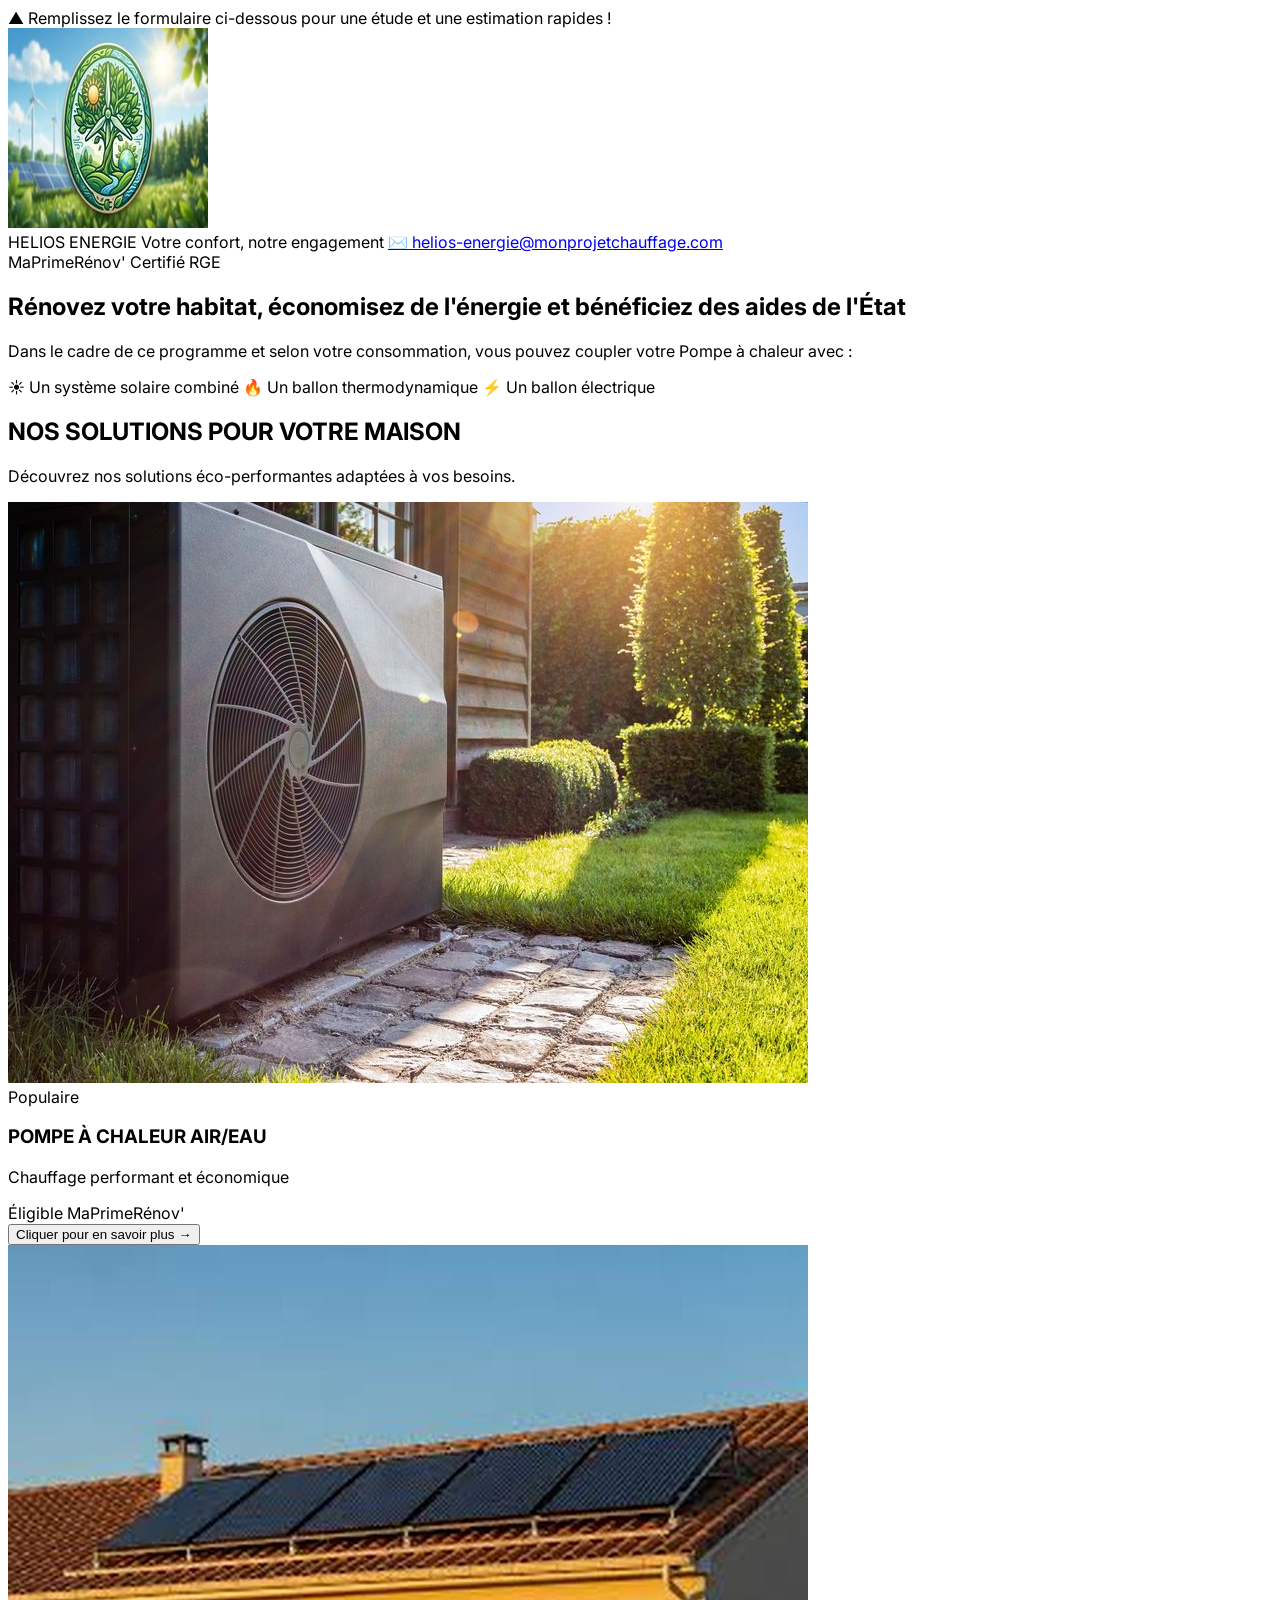
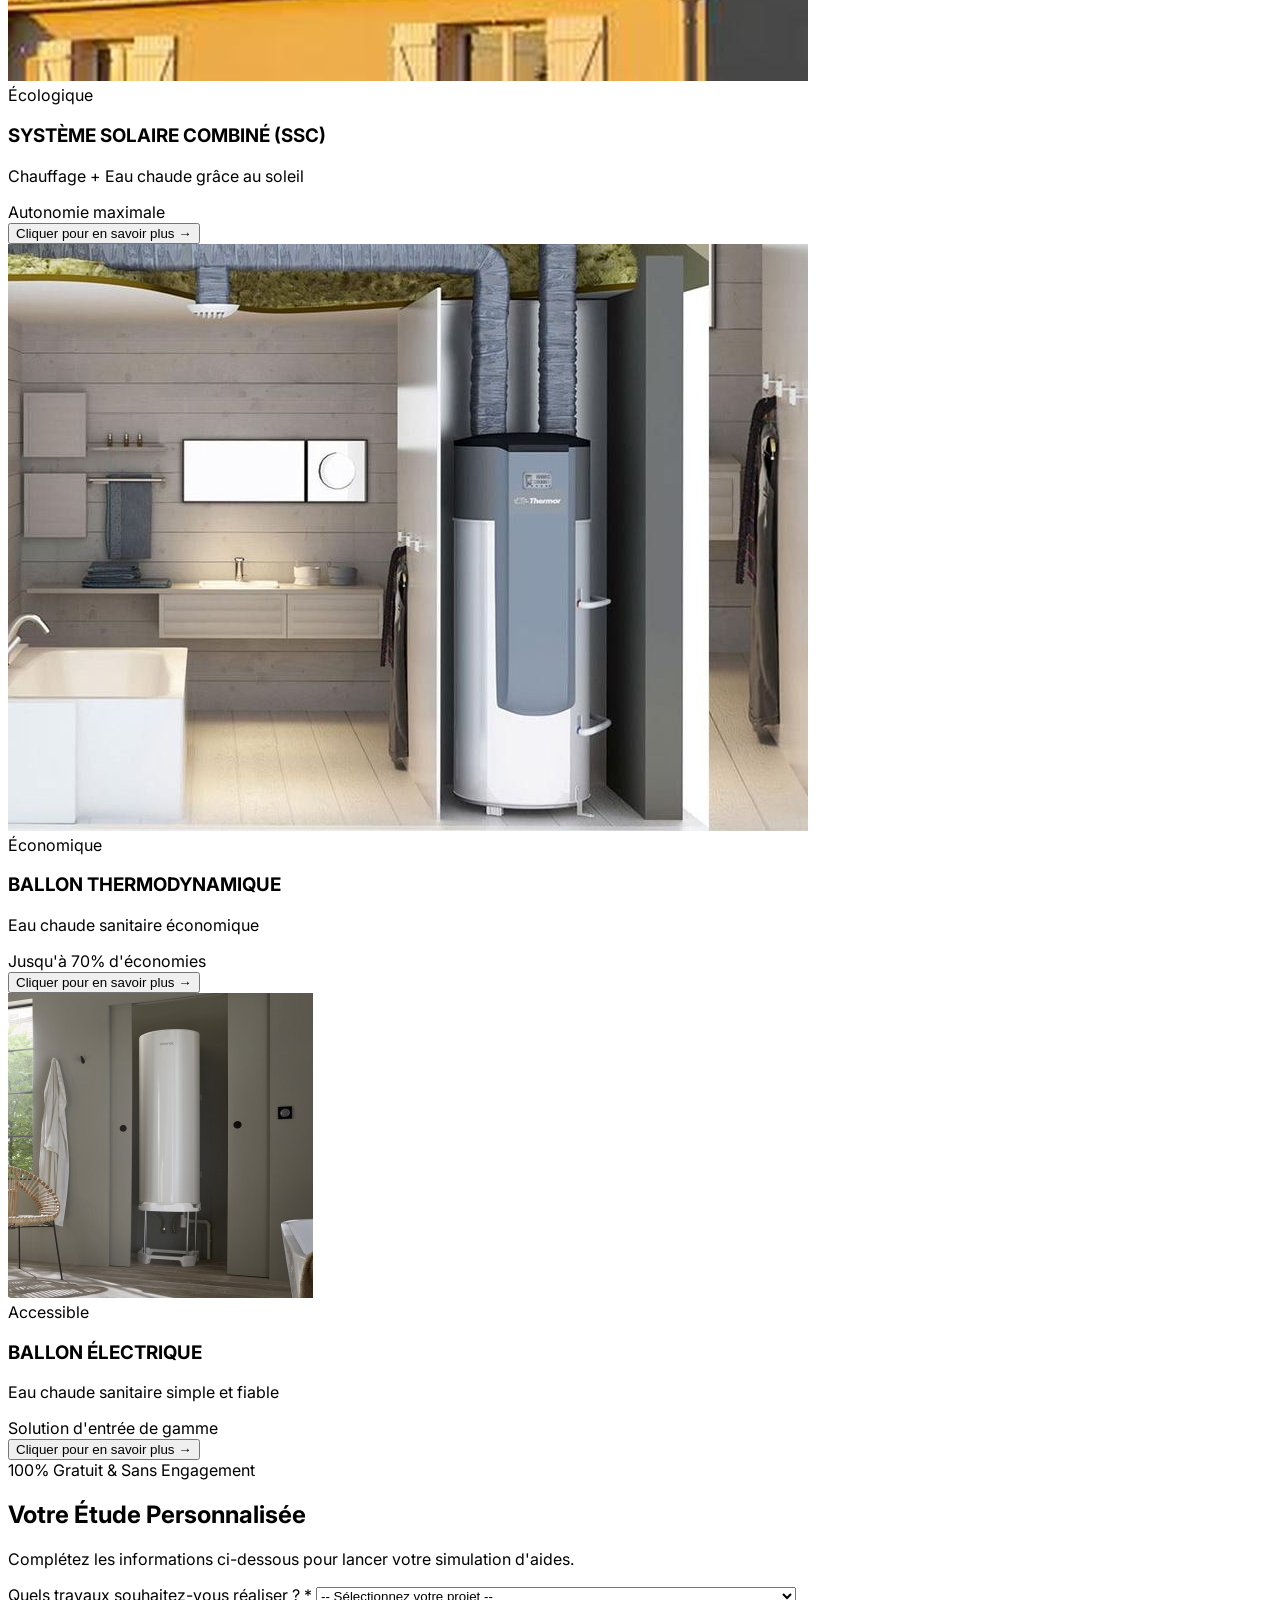
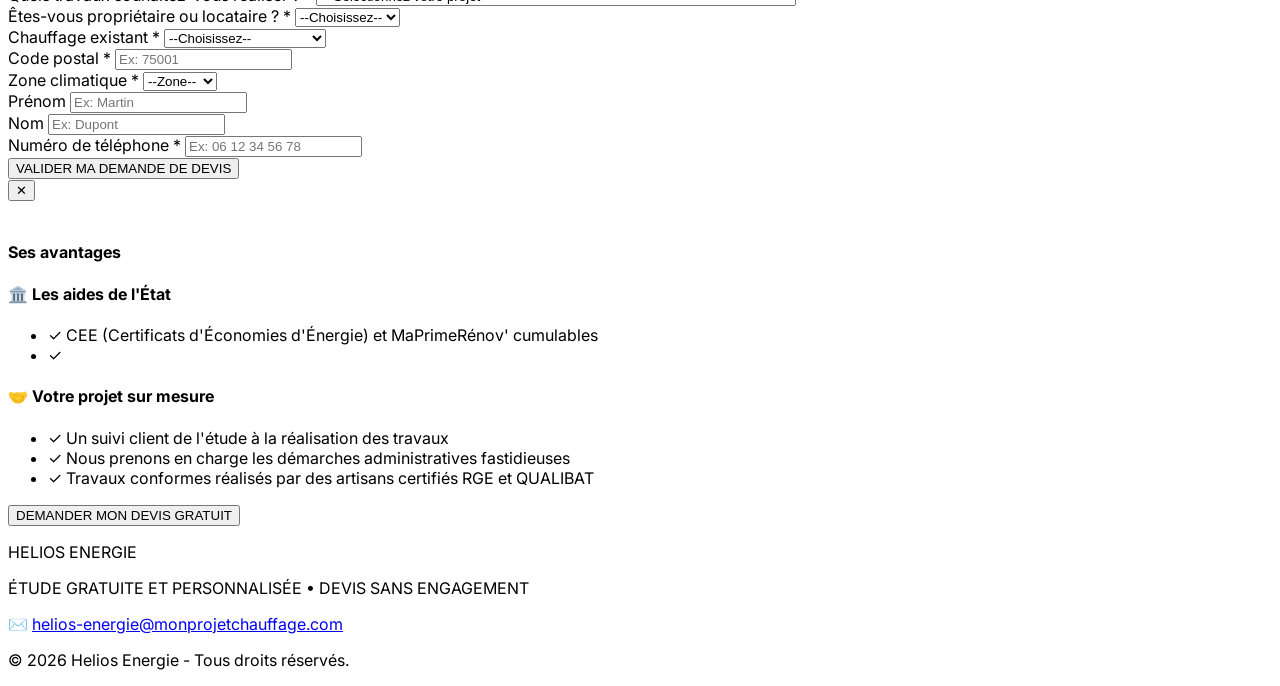
==== index.html @ 28f36c97 "Update index.html" ====
<!DOCTYPE html>
<html lang="fr">
<head>
    <meta charset="UTF-8">
    <meta name="viewport" content="width=device-width, initial-scale=1.0">
    <title>Helios Energie - Experts en Rénovation Énergétique</title>
    <script src="https://cdn.tailwindcss.com"></script>
    <link href="https://fonts.googleapis.com/css2?family=Inter:wght@400;500;600;700;800&display=swap" rel="stylesheet">
    <style>
        body { font-family: 'Inter', sans-serif; }
    </style>
</head>
<body class="bg-slate-50 text-slate-800 antialiased">

    <!-- Bannière d'alerte haut de page -->
    <div class="bg-emerald-700 text-white text-center py-2.5 px-4 text-xs sm:text-sm font-semibold tracking-wide uppercase shadow-inner">
        ▲ Remplissez le formulaire ci-dessous pour une étude et une estimation rapides !
    </div>

    <!-- En-tête / Header -->
    <header class="bg-white border-b border-slate-200 sticky top-0 z-50 shadow-sm">
        <div class="max-w-6xl mx-auto px-4 py-4 flex justify-between items-center">
            <div class="flex items-center space-x-3">
                <!-- Logo intégré directement -->
                <img src="[data-uri]" alt="Logo Helios Energie" class="w-12 h-12 rounded-full object-cover shadow-md border-2 border-emerald-600">
                                <div>
                    <span class="text-xl font-extrabold tracking-tight text-slate-900 block leading-none">HELIOS ENERGIE</span>
                    <span class="text-xs font-medium text-emerald-600 block">Votre confort, notre engagement</span>
                    <a href="mailto:helios-energie@monprojetchauffage.com" class="text-xs font-semibold text-slate-600 hover:text-emerald-700 block mt-0.5">✉️ helios-energie@monprojetchauffage.com</a>
                </div>
            </div>
            <div class="hidden sm:flex items-center space-x-2">
                <span class="bg-emerald-50 text-emerald-700 text-xs font-bold px-3 py-1.5 rounded-full border border-emerald-200">MaPrimeRénov'</span>
                <span class="bg-blue-50 text-blue-700 text-xs font-bold px-3 py-1.5 rounded-full border border-blue-200">Certifié RGE</span>
            </div>
        </div>
    </header>

    <!-- Section Héro / Accroche -->
    <section class="bg-gradient-to-b from-emerald-50 to-slate-50 border-b border-emerald-100">
        <div class="max-w-5xl mx-auto px-4 pt-12 pb-10 text-center">
            <h1 class="text-3xl sm:text-4xl md:text-5xl font-extrabold text-slate-900 tracking-tight leading-tight">
                Rénovez votre habitat, économisez de l'énergie
                <span class="text-emerald-700">et bénéficiez des aides de l'État</span>
            </h1>
            <div class="w-24 h-1.5 bg-emerald-600 mx-auto mt-6 rounded-full"></div>

            <p class="text-slate-700 text-sm sm:text-base mt-6 max-w-3xl mx-auto leading-relaxed">
                Dans le cadre de ce programme et selon votre consommation, vous pouvez coupler votre
                <span class="font-bold text-slate-900">Pompe à chaleur</span> avec :
            </p>

            <div class="flex flex-wrap justify-center gap-3 mt-5">
                <span class="bg-white text-emerald-800 text-xs sm:text-sm font-bold px-4 py-2 rounded-full border border-emerald-200 shadow-sm">☀️ Un système solaire combiné</span>
                <span class="bg-white text-emerald-800 text-xs sm:text-sm font-bold px-4 py-2 rounded-full border border-emerald-200 shadow-sm">🔥 Un ballon thermodynamique</span>
                <span class="bg-white text-emerald-800 text-xs sm:text-sm font-bold px-4 py-2 rounded-full border border-emerald-200 shadow-sm">⚡ Un ballon électrique</span>
            </div>
        </div>
    </section>

    <main class="max-w-5xl mx-auto px-4 py-10">

        <!-- Section Nos Solutions (Vos 4 systèmes) -->
        <div class="mb-14 mt-8">
            <div class="text-center mb-10">
                <h2 class="text-2xl sm:text-3xl font-extrabold text-slate-900 tracking-tight">NOS SOLUTIONS POUR VOTRE MAISON</h2>
                <div class="w-20 h-1.5 bg-emerald-600 mx-auto mt-3 rounded-full"></div>
                <p class="text-slate-600 text-sm mt-4">Découvrez nos solutions éco-performantes adaptées à vos besoins.</p>
            </div>

            <div class="grid sm:grid-cols-2 lg:grid-cols-4 gap-6">
                <!-- Solution 1 : PAC Air/Eau -->
                <div class="bg-white rounded-2xl overflow-hidden shadow-lg border border-slate-200 hover:-translate-y-1 transition-all duration-300 flex flex-col" data-system="pac">
                    <div class="h-48 overflow-hidden relative bg-slate-100">
                        <img src="[data-uri]" alt="Pompe à chaleur Air/Eau" class="w-full h-full object-cover">
                        <div class="absolute top-3 right-3 bg-white/90 backdrop-blur-sm text-emerald-800 text-xs font-bold px-2.5 py-1 rounded-lg shadow">Populaire</div>
                    </div>
                    <div class="p-6 flex-1 flex flex-col justify-between">
                        <div>
                            <h3 class="font-bold text-slate-900 text-base mb-1">POMPE À CHALEUR AIR/EAU</h3>
                            <p class="text-slate-600 text-xs leading-relaxed">Chauffage performant et économique</p>
                        </div>
                        <div class="mt-4 pt-4 border-t border-slate-100 flex items-center text-xs font-bold text-emerald-700">
                            <span>Éligible MaPrimeRénov'</span>
                        </div>
                        <button type="button" onclick="openSystemModal('pac')" class="mt-3 w-full text-center text-xs font-bold text-emerald-700 hover:text-emerald-900 underline underline-offset-2 decoration-emerald-300">
                            Cliquer pour en savoir plus →
                        </button>
                    </div>
                </div>

                <!-- Solution 2 : Système Solaire Combiné (SSC) -->
                <div class="bg-white rounded-2xl overflow-hidden shadow-lg border border-slate-200 hover:-translate-y-1 transition-all duration-300 flex flex-col" data-system="ssc">
                    <div class="h-48 overflow-hidden relative bg-slate-100">
                        <img src="[data-uri]" alt="Système Solaire Combiné" class="w-full h-full object-cover">
                        <div class="absolute top-3 right-3 bg-white/90 backdrop-blur-sm text-amber-700 text-xs font-bold px-2.5 py-1 rounded-lg shadow">Écologique</div>
                    </div>
                    <div class="p-6 flex-1 flex flex-col justify-between">
                        <div>
                            <h3 class="font-bold text-slate-900 text-base mb-1">SYSTÈME SOLAIRE COMBINÉ (SSC)</h3>
                            <p class="text-slate-600 text-xs leading-relaxed">Chauffage + Eau chaude grâce au soleil</p>
                        </div>
                        <div class="mt-4 pt-4 border-t border-slate-100 flex items-center text-xs font-bold text-emerald-700">
                            <span>Autonomie maximale</span>
                        </div>
                        <button type="button" onclick="openSystemModal('ssc')" class="mt-3 w-full text-center text-xs font-bold text-emerald-700 hover:text-emerald-900 underline underline-offset-2 decoration-emerald-300">
                            Cliquer pour en savoir plus →
                        </button>
                    </div>
                </div>

                <!-- Solution 3 : Ballon Thermodynamique -->
                <div class="bg-white rounded-2xl overflow-hidden shadow-lg border border-slate-200 hover:-translate-y-1 transition-all duration-300 flex flex-col" data-system="ballon_thermo">
                    <div class="h-48 overflow-hidden relative bg-slate-100">
                        <img src="[data-uri]" alt="Ballon thermodynamique" class="w-full h-full object-cover">
                        <div class="absolute top-3 right-3 bg-white/90 backdrop-blur-sm text-blue-700 text-xs font-bold px-2.5 py-1 rounded-lg shadow">Économique</div>
                    </div>
                    <div class="p-6 flex-1 flex flex-col justify-between">
                        <div>
                            <h3 class="font-bold text-slate-900 text-base mb-1">BALLON THERMODYNAMIQUE</h3>
                            <p class="text-slate-600 text-xs leading-relaxed">Eau chaude sanitaire économique</p>
                        </div>
                        <div class="mt-4 pt-4 border-t border-slate-100 flex items-center text-xs font-bold text-emerald-700">
                            <span>Jusqu'à 70% d'économies</span>
                        </div>
                        <button type="button" onclick="openSystemModal('ballon_thermo')" class="mt-3 w-full text-center text-xs font-bold text-emerald-700 hover:text-emerald-900 underline underline-offset-2 decoration-emerald-300">
                            Cliquer pour en savoir plus →
                        </button>
                    </div>
                </div>

                <!-- Solution 4 : Ballon Électrique -->
                <div class="bg-white rounded-2xl overflow-hidden shadow-lg border border-slate-200 hover:-translate-y-1 transition-all duration-300 flex flex-col" data-system="ballon_electrique">
                    <div class="h-48 overflow-hidden relative bg-slate-100">
                        <img src="[data-uri]" alt="Ballon électrique" class="w-full h-full object-cover">
                        <div class="absolute top-3 right-3 bg-white/90 backdrop-blur-sm text-slate-700 text-xs font-bold px-2.5 py-1 rounded-lg shadow">Accessible</div>
                    </div>
                    <div class="p-6 flex-1 flex flex-col justify-between">
                        <div>
                            <h3 class="font-bold text-slate-900 text-base mb-1">BALLON ÉLECTRIQUE</h3>
                            <p class="text-slate-600 text-xs leading-relaxed">Eau chaude sanitaire simple et fiable</p>
                        </div>
                        <div class="mt-4 pt-4 border-t border-slate-100 flex items-center text-xs font-bold text-emerald-700">
                            <span>Solution d'entrée de gamme</span>
                        </div>
                        <button type="button" onclick="openSystemModal('ballon_electrique')" class="mt-3 w-full text-center text-xs font-bold text-emerald-700 hover:text-emerald-900 underline underline-offset-2 decoration-emerald-300">
                            Cliquer pour en savoir plus →
                        </button>
                    </div>
                </div>
            </div>
        </div>

        <!-- Formulaire de Devis Complet d'origine -->
        <div class="bg-white rounded-3xl shadow-2xl border border-slate-200 p-6 sm:p-10 max-w-3xl mx-auto">
            <div class="text-center mb-8">
                <span class="bg-emerald-100 text-emerald-800 text-xs font-extrabold uppercase px-3 py-1 rounded-full">100% Gratuit & Sans Engagement</span>
                <h2 class="text-2xl sm:text-3xl font-extrabold text-slate-900 mt-3 mb-2">Votre Étude Personnalisée</h2>
                <p class="text-slate-600 text-sm">Complétez les informations ci-dessous pour lancer votre simulation d'aides.</p>
            </div>

            <form id="devisForm" action="https://formspree.io/f/xqpalnbw" method="POST" class="space-y-6">
                <!-- Sujet de l'e-mail reçu -->
                <input type="hidden" name="_subject" value="Nouvelle demande de devis - Helios Energie">
                <!-- Piège anti-spam (bots) : ce champ doit rester invisible et vide -->
                <input type="text" name="_gotcha" style="display:none" tabindex="-1" autocomplete="off">
                
                <div class="bg-emerald-50/50 p-4 rounded-2xl border border-emerald-100">
                    <label class="block text-sm font-bold text-slate-900 mb-2">Quels travaux souhaitez-vous réaliser ? *</label>
                    <select name="travaux_souhaites" required class="w-full px-4 py-3 rounded-xl border border-slate-300 focus:ring-2 focus:ring-emerald-600 focus:outline-none bg-white font-medium text-slate-800">
                        <option value="">-- Sélectionnez votre projet --</option>
                        <optgroup label="Un seul système">
                            <option value="pac_air_eau">Pompe à chaleur Air/Eau (Chauffage performant et économique)</option>
                            <option value="ssc">Système Solaire Combiné / SSC (Chauffage + Eau chaude grâce au soleil)</option>
                            <option value="ballon_thermodynamique">Ballon Thermodynamique (Eau chaude sanitaire économique)</option>
                            <option value="ballon_electrique">Ballon Électrique (Eau chaude sanitaire simple et fiable)</option>
                        </optgroup>
                        <optgroup label="Pompe à chaleur avec :">
                            <option value="pac_avec_ssc">1. Un système solaire combiné</option>
                            <option value="pac_avec_ballon_thermo">2. Un ballon thermodynamique</option>
                            <option value="pac_avec_ballon_electrique">3. Un ballon électrique</option>
                        </optgroup>
                    </select>
                </div>

                <div>
                    <label class="block text-xs font-bold uppercase tracking-wider text-slate-700 mb-2">Êtes-vous propriétaire ou locataire ? *</label>
                    <select name="proprietaire_locataire" required class="w-full px-4 py-3 rounded-xl border border-slate-300 focus:ring-2 focus:ring-emerald-600 focus:outline-none bg-white">
                        <option value="">--Choisissez--</option>
                        <option value="proprietaire">Propriétaire</option>
                        <option value="locataire">Locataire</option>
                    </select>
                </div>

                <div>
                    <label class="block text-xs font-bold uppercase tracking-wider text-slate-700 mb-2">Chauffage existant *</label>
                    <select name="chauffage_existant" required class="w-full px-4 py-3 rounded-xl border border-slate-300 focus:ring-2 focus:ring-emerald-600 focus:outline-none bg-white">
                        <option value="">--Choisissez--</option>
                        <option value="fioul">Fioul</option>
                        <option value="gaz">Gaz</option>
                        <option value="bois">Bois</option>
                        <option value="pac">PAC (Pompe à chaleur)</option>
                        <option value="autre">Autre</option>
                    </select>
                </div>

                <div class="grid sm:grid-cols-2 gap-5">
                    <div>
                        <label class="block text-xs font-bold uppercase tracking-wider text-slate-700 mb-2">Code postal *</label>
                        <input type="text" name="code_postal" placeholder="Ex: 75001" required class="w-full px-4 py-3 rounded-xl border border-slate-300 focus:ring-2 focus:ring-emerald-600 focus:outline-none">
                    </div>

                    <div>
                        <label class="block text-xs font-bold uppercase tracking-wider text-slate-700 mb-2">Zone climatique *</label>
                        <select name="zone_climatique" required class="w-full px-4 py-3 rounded-xl border border-slate-300 focus:ring-2 focus:ring-emerald-600 focus:outline-none bg-white">
                            <option value="">--Zone--</option>
                            <option value="H1">Zone H1</option>
                            <option value="H2">Zone H2</option>
                            <option value="H3">Zone H3</option>
                        </select>
                    </div>
                </div>

                <div class="grid sm:grid-cols-2 gap-5">
                    <div>
                        <label class="block text-xs font-bold uppercase tracking-wider text-slate-700 mb-2">Prénom</label>
                        <input type="text" name="prenom" placeholder="Ex: Martin" class="w-full px-4 py-3 rounded-xl border border-slate-300 focus:ring-2 focus:ring-emerald-600 focus:outline-none">
                    </div>

                    <div>
                        <label class="block text-xs font-bold uppercase tracking-wider text-slate-700 mb-2">Nom</label>
                        <input type="text" name="nom" placeholder="Ex: Dupont" class="w-full px-4 py-3 rounded-xl border border-slate-300 focus:ring-2 focus:ring-emerald-600 focus:outline-none">
                    </div>
                </div>

                <div>
                    <label class="block text-xs font-bold uppercase tracking-wider text-slate-700 mb-2">Numéro de téléphone *</label>
                    <input type="tel" name="telephone" placeholder="Ex: 06 12 34 56 78" required class="w-full px-4 py-3 rounded-xl border border-slate-300 focus:ring-2 focus:ring-emerald-600 focus:outline-none text-lg">
                </div>

                <button type="submit" id="devisSubmitBtn" class="w-full bg-emerald-600 hover:bg-emerald-700 text-white font-extrabold py-4 px-8 rounded-2xl transition-all shadow-xl shadow-emerald-600/30 text-center text-lg mt-6 tracking-wide disabled:opacity-60 disabled:cursor-not-allowed">
                    VALIDER MA DEMANDE DE DEVIS
                </button>

                <!-- Zone de message affichée après l'envoi -->
                <div id="devisFormMessage" class="hidden text-center text-sm font-semibold rounded-xl p-4 mt-2"></div>
            </form>
        </div>
    </main>

    <!-- Fenêtre modale "En savoir plus" -->
    <div id="systemModalOverlay" class="hidden fixed inset-0 bg-slate-900/70 backdrop-blur-sm z-[100] flex items-start sm:items-center justify-center p-0 sm:p-4 overflow-y-auto">
        <div class="bg-white w-full sm:max-w-2xl sm:rounded-3xl shadow-2xl relative min-h-screen sm:min-h-0 sm:my-8 overflow-hidden">
            <button type="button" onclick="closeSystemModal()" aria-label="Fermer" class="absolute top-4 right-4 z-20 w-9 h-9 flex items-center justify-center rounded-full bg-white/90 hover:bg-white shadow border border-slate-200 text-slate-600 text-lg font-bold">
                ✕
            </button>

            <!-- Photo avec titre en surimpression -->
            <div id="modalImageWrap" class="relative h-60 sm:h-72 w-full overflow-hidden bg-slate-800">
                <img id="modalImage" src="" alt="" class="w-full h-full object-cover">
                <div class="absolute inset-0 bg-gradient-to-t from-slate-900/90 via-slate-900/20 to-transparent"></div>
                <div class="absolute bottom-0 left-0 right-0 p-6 sm:p-8">
                    <span id="modalBadge" class="inline-block text-xs font-extrabold uppercase px-3 py-1 rounded-full mb-3"></span>
                    <h3 id="modalTitle" class="text-2xl sm:text-3xl font-extrabold text-white leading-tight drop-shadow-sm"></h3>
                </div>
            </div>

            <div class="p-6 sm:p-8">
                <!-- Chiffre clé -->
                <div id="modalStatBox" class="flex items-center gap-4 rounded-2xl p-4 sm:p-5 mb-6 border">
                    <span id="modalStatValue" class="text-3xl sm:text-4xl font-extrabold leading-none shrink-0"></span>
                    <span id="modalStatLabel" class="text-sm font-semibold text-slate-700 leading-snug"></span>
                </div>

                <p id="modalDescription" class="text-slate-600 text-sm leading-relaxed mb-7"></p>

                <h4 class="text-sm font-extrabold text-slate-900 uppercase tracking-wide mb-4">Ses avantages</h4>
                <div id="modalAdvantages" class="grid sm:grid-cols-2 gap-3 mb-7"></div>

                <div class="bg-emerald-50 border border-emerald-100 rounded-2xl p-5 sm:p-6 mb-6">
                    <h4 class="text-sm font-extrabold text-emerald-900 uppercase tracking-wide mb-3 flex items-center gap-2">
                        <span>🏛️</span> Les aides de l'État
                    </h4>
                    <ul class="space-y-2.5 text-sm text-slate-700">
                        <li class="flex items-start gap-2.5">
                            <span class="text-emerald-600 font-bold mt-0.5">✓</span>
                            <span><span class="font-bold">CEE</span> (Certificats d'Économies d'Énergie) et <span class="font-bold">MaPrimeRénov'</span> cumulables</span>
                        </li>
                        <li class="flex items-start gap-2.5">
                            <span class="text-emerald-600 font-bold mt-0.5">✓</span>
                            <span id="modalOneEuro" class="font-bold"></span>
                        </li>
                    </ul>
                </div>

                <div class="border border-slate-200 rounded-2xl p-5 sm:p-6 mb-7">
                    <h4 class="text-sm font-extrabold text-slate-900 uppercase tracking-wide mb-3 flex items-center gap-2">
                        <span>🤝</span> Votre projet sur mesure
                    </h4>
                    <ul class="space-y-2.5 text-sm text-slate-700">
                        <li class="flex items-start gap-2.5">
                            <span class="text-emerald-600 font-bold mt-0.5">✓</span>
                            <span>Un suivi client de l'étude à la réalisation des travaux</span>
                        </li>
                        <li class="flex items-start gap-2.5">
                            <span class="text-emerald-600 font-bold mt-0.5">✓</span>
                            <span>Nous prenons en charge les démarches administratives fastidieuses</span>
                        </li>
                        <li class="flex items-start gap-2.5">
                            <span class="text-emerald-600 font-bold mt-0.5">✓</span>
                            <span>Travaux conformes réalisés par des artisans certifiés <span class="font-bold">RGE</span> et <span class="font-bold">QUALIBAT</span></span>
                        </li>
                    </ul>
                </div>

                <button type="button" onclick="closeSystemModal(); document.getElementById('devisForm').scrollIntoView({behavior:'smooth', block:'center'});" class="w-full bg-emerald-600 hover:bg-emerald-700 text-white font-extrabold py-4 px-8 rounded-2xl transition-all shadow-lg shadow-emerald-600/30 text-center tracking-wide">
                    DEMANDER MON DEVIS GRATUIT
                </button>
            </div>
        </div>
    </div>

    <script>
        // --- Données des systèmes pour la fenêtre "En savoir plus" ---
        const systemsData = {
            pac: {
                badge: "Populaire",
                accent: "emerald",
                title: "Pompe à chaleur Air/Eau",
                eligibleLabel: "de la Pompe à chaleur Air/Eau",
                stat: { value: "x4", label: "moins de consommation qu'un chauffage classique" },
                description: "La pompe à chaleur Air/Eau puise les calories présentes dans l'air extérieur pour chauffer votre logement et votre eau sanitaire, même par temps froid. Elle remplace avantageusement une chaudière au fioul ou au gaz, avec une consommation électrique bien plus faible.",
                advantages: [
                    { icon: "💶", text: "Jusqu'à 4 fois moins de consommation qu'un chauffage classique" },
                    { icon: "🌡️", text: "Fonctionne été comme hiver, pour le chauffage et l'eau chaude" },
                    { icon: "🔧", text: "Faible entretien et grande longévité (15 à 20 ans)" },
                    { icon: "📉", text: "Réduit fortement votre facture énergétique dès la première année" }
                ]
            },
            ssc: {
                badge: "Écologique",
                accent: "amber",
                title: "Système Solaire Combiné (SSC)",
                eligibleLabel: "du Système Solaire Combiné",
                stat: { value: "60%", label: "de vos besoins en chauffage et eau chaude couverts par le soleil" },
                description: "Le Système Solaire Combiné utilise des panneaux solaires thermiques installés sur votre toiture pour produire à la fois le chauffage de votre logement et votre eau chaude sanitaire. Une solution particulièrement autonome, qui valorise une énergie gratuite et renouvelable.",
                advantages: [
                    { icon: "☀️", text: "Jusqu'à 60% de vos besoins couverts par une énergie gratuite" },
                    { icon: "🌱", text: "Réduction significative de votre dépendance aux énergies fossiles" },
                    { icon: "🔗", text: "Fonctionne en complément de votre système de chauffage existant" },
                    { icon: "⏱️", text: "Durée de vie des panneaux solaires supérieure à 25 ans" }
                ]
            },
            ballon_thermo: {
                badge: "Économique",
                accent: "blue",
                title: "Ballon Thermodynamique",
                eligibleLabel: "du Ballon Thermodynamique",
                stat: { value: "-70%", label: "sur votre facture d'eau chaude sanitaire" },
                description: "Le ballon thermodynamique produit votre eau chaude sanitaire en captant les calories de l'air ambiant ou extérieur, plutôt qu'en utilisant une résistance électrique classique. Une solution simple à installer, très efficace pour réduire le poste eau chaude de votre facture.",
                advantages: [
                    { icon: "💶", text: "Jusqu'à 70% d'économies sur votre facture d'eau chaude" },
                    { icon: "🔧", text: "Installation rapide, en remplacement de votre ballon actuel" },
                    { icon: "🌬️", text: "Peut aussi assainir l'air d'un local technique ou d'un cellier" },
                    { icon: "🔗", text: "Idéal en complément d'une pompe à chaleur ou d'un système solaire" }
                ]
            },
            ballon_electrique: {
                badge: "Accessible",
                accent: "slate",
                title: "Ballon Électrique",
                eligibleLabel: "du Ballon Électrique",
                stat: { value: "1€", label: "seulement, selon vos revenus et vos aides" },
                description: "Le ballon électrique (ou cumulus) reste la solution la plus simple et la plus accessible pour produire de l'eau chaude sanitaire. Fiable et économique à l'achat, il convient parfaitement en relève d'un ancien appareil ou pour les foyers aux besoins plus modestes.",
                advantages: [
                    { icon: "💶", text: "Coût d'installation réduit par rapport aux autres solutions" },
                    { icon: "🔧", text: "Fonctionnement simple, éprouvé et très fiable" },
                    { icon: "🏠", text: "Adapté à tous types de logements, y compris les petites surfaces" },
                    { icon: "🔗", text: "Peut être couplé à une pompe à chaleur pour optimiser vos économies" }
                ]
            }
        };

        // Classes Tailwind par couleur d'accent (déclarées explicitement pour être bien générées)
        const accentClasses = {
            emerald: { badge: "bg-emerald-500 text-white", stat: "bg-emerald-50 border-emerald-100 text-emerald-700", icon: "bg-emerald-100 text-emerald-700" },
            amber:   { badge: "bg-amber-500 text-white",   stat: "bg-amber-50 border-amber-100 text-amber-700",     icon: "bg-amber-100 text-amber-700" },
            blue:    { badge: "bg-blue-500 text-white",    stat: "bg-blue-50 border-blue-100 text-blue-700",       icon: "bg-blue-100 text-blue-700" },
            slate:   { badge: "bg-slate-600 text-white",   stat: "bg-slate-100 border-slate-200 text-slate-700",   icon: "bg-slate-200 text-slate-700" }
        };

        function openSystemModal(systemId) {
            const data = systemsData[systemId];
            if (!data) return;
            const colors = accentClasses[data.accent] || accentClasses.emerald;

            // Récupère la photo depuis la carte correspondante
            const cardImg = document.querySelector('[data-system="' + systemId + '"] img');
            const modalImage = document.getElementById('modalImage');
            const modalImageWrap = document.getElementById('modalImageWrap');
            if (cardImg) {
                modalImage.src = cardImg.src;
                modalImage.alt = data.title;
                modalImageWrap.classList.remove('hidden');
            } else {
                modalImageWrap.classList.add('hidden');
            }

            const badgeEl = document.getElementById('modalBadge');
            badgeEl.textContent = data.badge;
            badgeEl.className = 'inline-block text-xs font-extrabold uppercase px-3 py-1 rounded-full mb-3 ' + colors.badge;

            document.getElementById('modalTitle').textContent = data.title;
            document.getElementById('modalDescription').textContent = data.description;

            const statBox = document.getElementById('modalStatBox');
            statBox.className = 'flex items-center gap-4 rounded-2xl p-4 sm:p-5 mb-6 border ' + colors.stat;
            document.getElementById('modalStatValue').textContent = data.stat.value;
            document.getElementById('modalStatLabel').textContent = data.stat.label;

            document.getElementById('modalOneEuro').textContent =
                "Selon vos revenus, vous pouvez bénéficier " + data.eligibleLabel + " pour seulement 1€ grâce aux aides de l'État";

            const advGrid = document.getElementById('modalAdvantages');
            advGrid.innerHTML = '';
            data.advantages.forEach(function (item) {
                const card = document.createElement('div');
                card.className = 'flex items-start gap-3 bg-slate-50 border border-slate-100 rounded-xl p-3.5';
                card.innerHTML =
                    '<span class="w-8 h-8 shrink-0 flex items-center justify-center rounded-lg text-base ' + colors.icon + '">' + item.icon + '</span>' +
                    '<span class="text-sm text-slate-700 leading-snug pt-1">' + item.text + '</span>';
                advGrid.appendChild(card);
            });

            document.getElementById('systemModalOverlay').classList.remove('hidden');
            document.body.style.overflow = 'hidden';
        }

        function closeSystemModal() {
            document.getElementById('systemModalOverlay').classList.add('hidden');
            document.body.style.overflow = '';
        }

        document.getElementById('systemModalOverlay').addEventListener('click', function (e) {
            if (e.target === this) closeSystemModal();
        });

        const devisForm = document.getElementById('devisForm');
        const devisSubmitBtn = document.getElementById('devisSubmitBtn');
        const devisFormMessage = document.getElementById('devisFormMessage');

        devisForm.addEventListener('submit', async function (e) {
            e.preventDefault();

            devisSubmitBtn.disabled = true;
            devisSubmitBtn.textContent = 'ENVOI EN COURS...';
            devisFormMessage.classList.add('hidden');

            try {
                const response = await fetch(devisForm.action, {
                    method: 'POST',
                    body: new FormData(devisForm),
                    headers: { 'Accept': 'application/json' }
                });

                if (response.ok) {
                    devisFormMessage.textContent = "Merci ! Votre demande a bien été envoyée. Nous vous recontactons très vite.";
                    devisFormMessage.className = "text-center text-sm font-semibold rounded-xl p-4 mt-2 bg-emerald-50 text-emerald-800 border border-emerald-200";
                    devisForm.reset();
                } else {
                    throw new Error('Erreur d\'envoi');
                }
            } catch (err) {
                devisFormMessage.textContent = "Une erreur est survenue. Merci de réessayer ou de nous appeler directement.";
                devisFormMessage.className = "text-center text-sm font-semibold rounded-xl p-4 mt-2 bg-red-50 text-red-800 border border-red-200";
            } finally {
                devisFormMessage.classList.remove('hidden');
                devisSubmitBtn.disabled = false;
                devisSubmitBtn.textContent = 'VALIDER MA DEMANDE DE DEVIS';
            }
        });
    </script>

    <!-- Footer -->
    <footer class="bg-slate-900 text-white py-8 text-center text-xs sm:text-sm mt-16 border-t border-slate-800">
        <div class="max-w-6xl mx-auto px-4 space-y-2">
             <p class="font-bold tracking-wider">HELIOS ENERGIE</p>
            <p class="text-slate-400">ÉTUDE GRATUITE ET PERSONNALISÉE • DEVIS SANS ENGAGEMENT</p>
            <p class="text-slate-300">
                ✉️ <a href="mailto:helios-energie@monprojetchauffage.com" class="font-semibold text-emerald-400 hover:text-emerald-300 underline underline-offset-2">helios-energie@monprojetchauffage.com</a>
            </p>
            <p class="text-slate-500 text-xs pt-4">&copy; 2026 Helios Energie - Tous droits réservés.</p>
        </div>
    </footer>

</body>
</html>
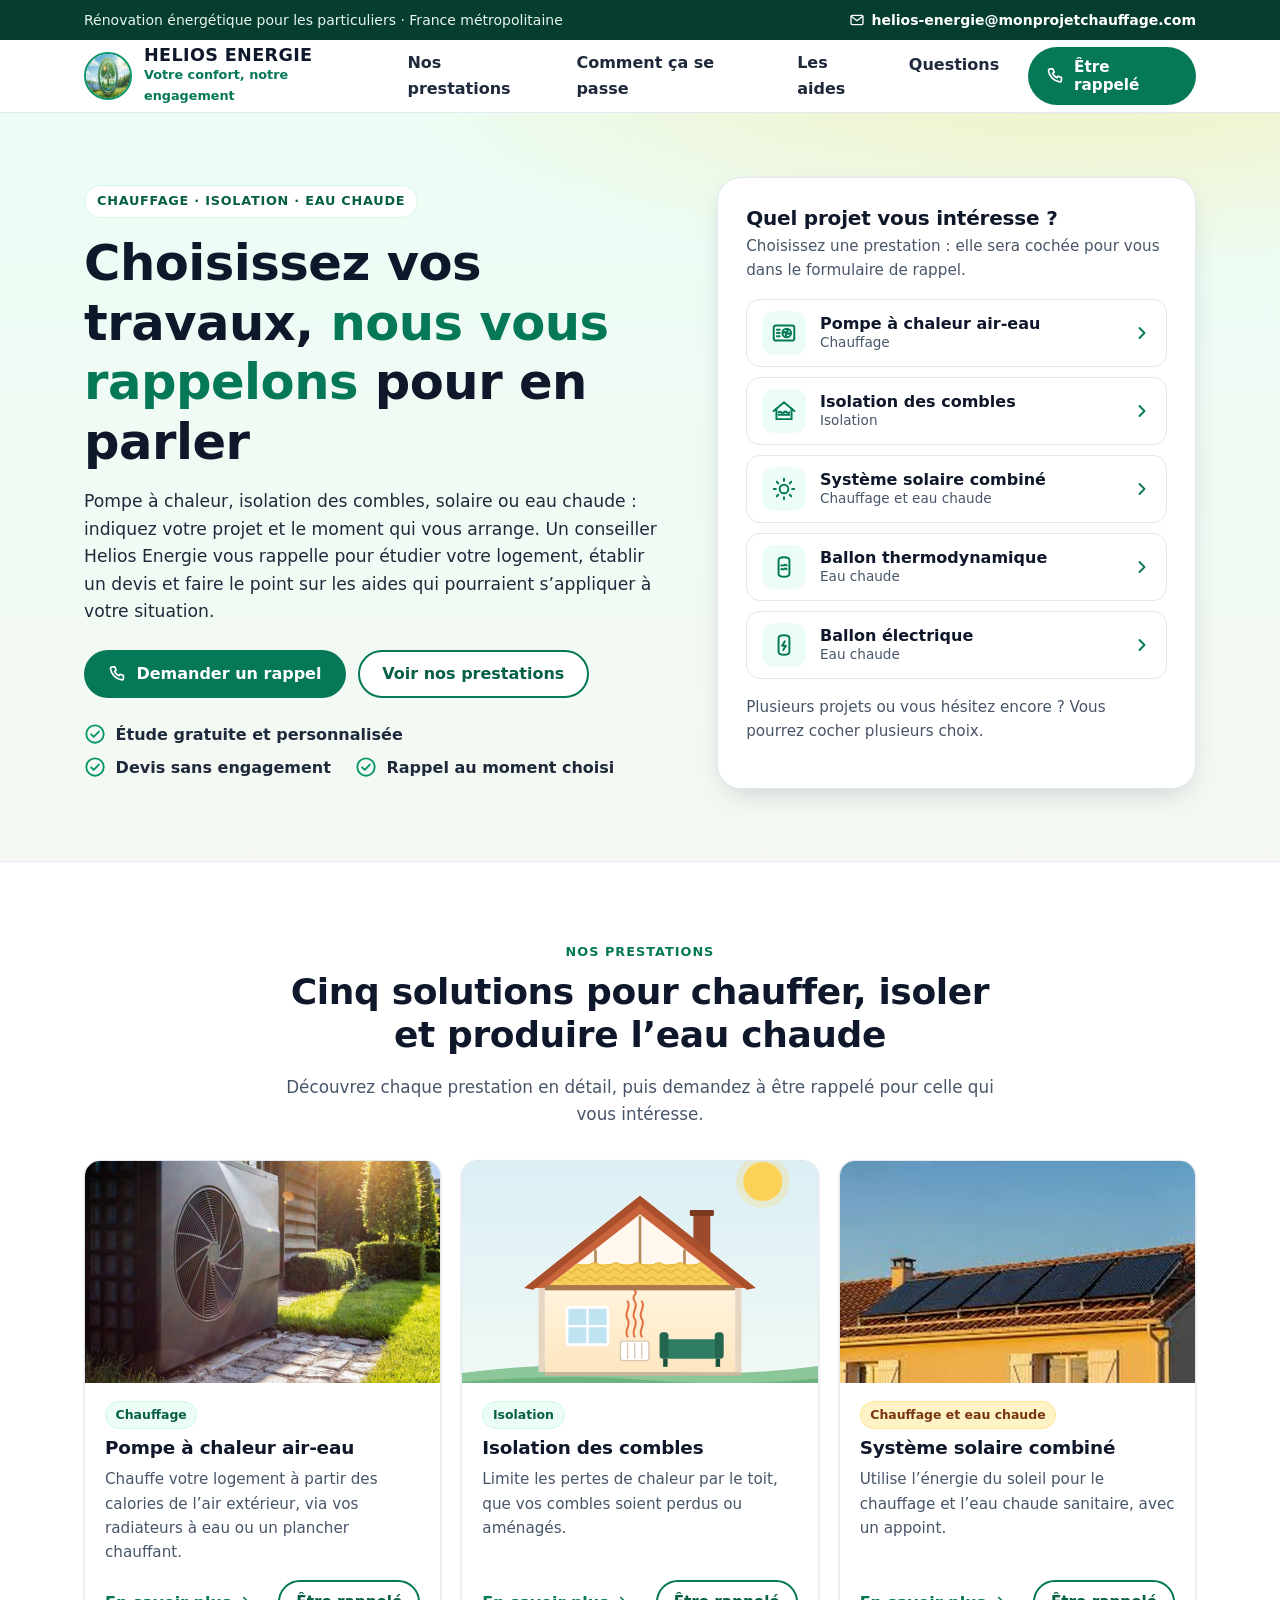
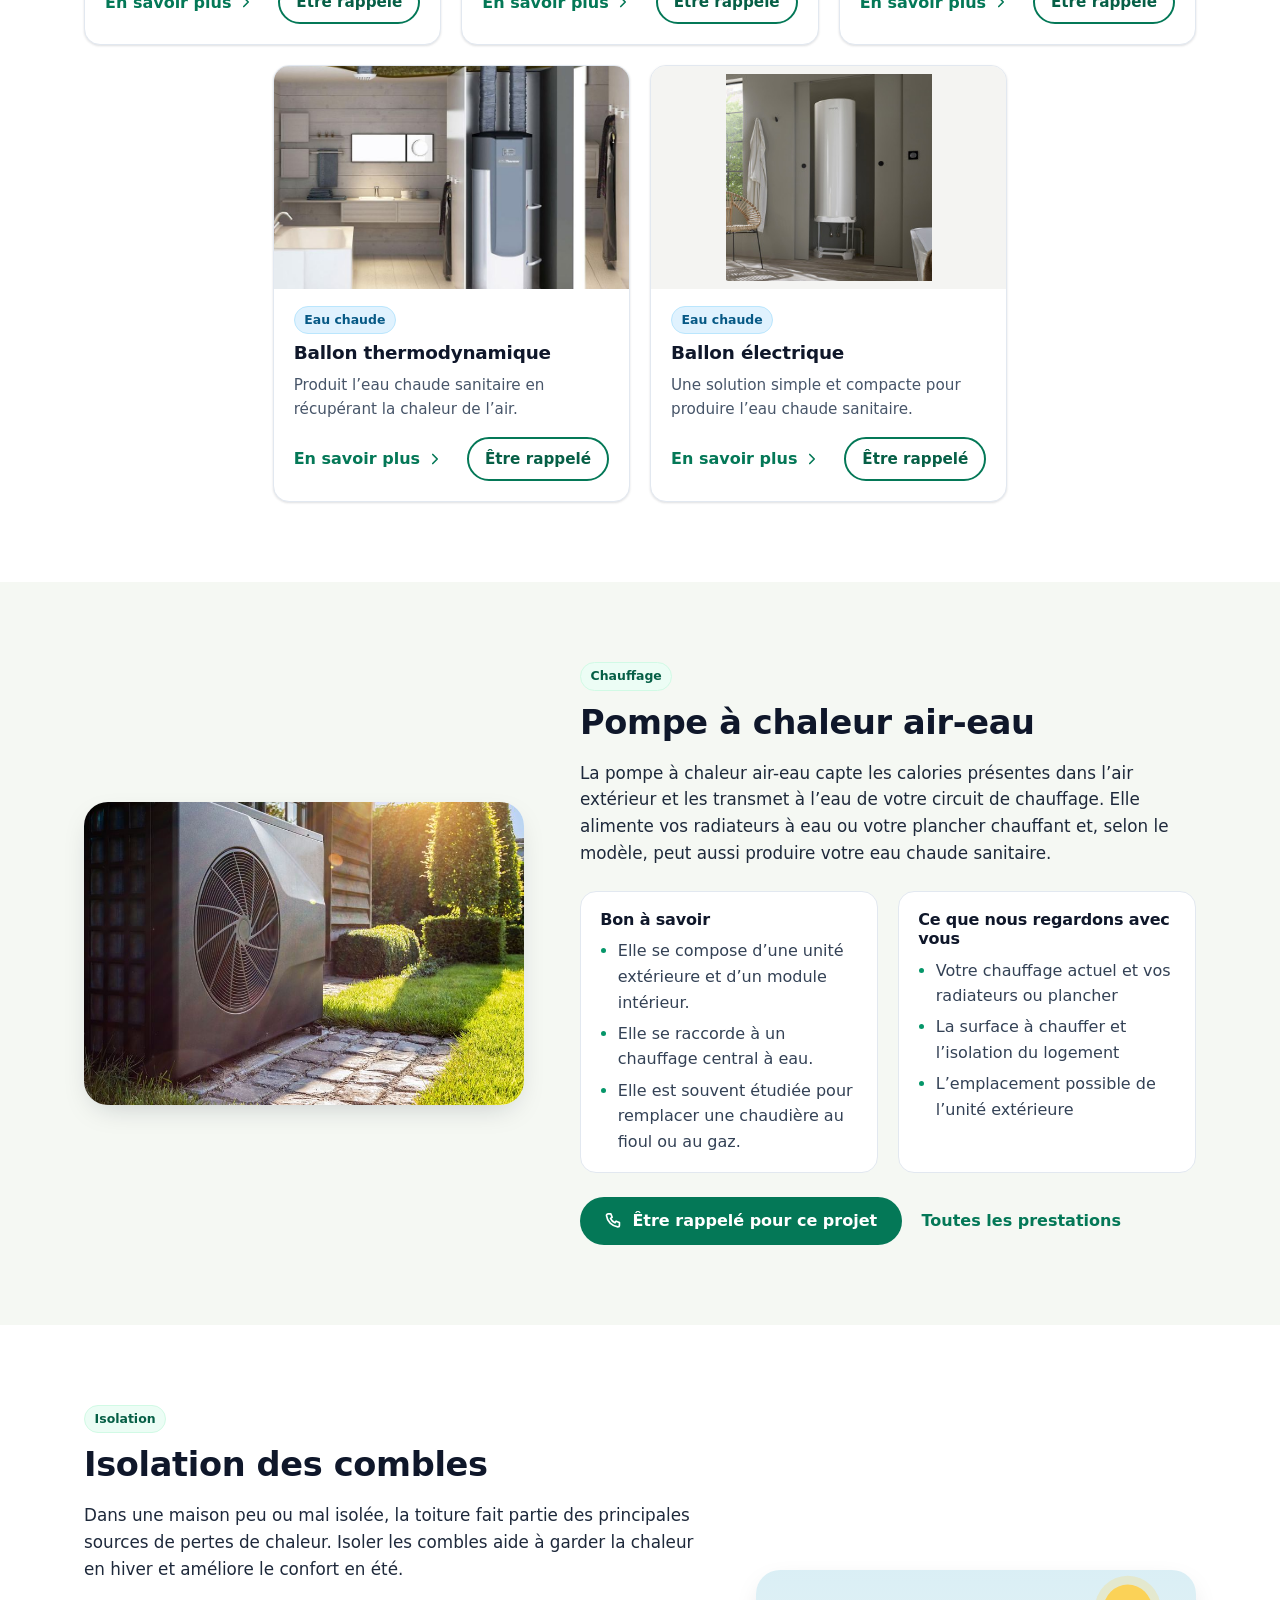
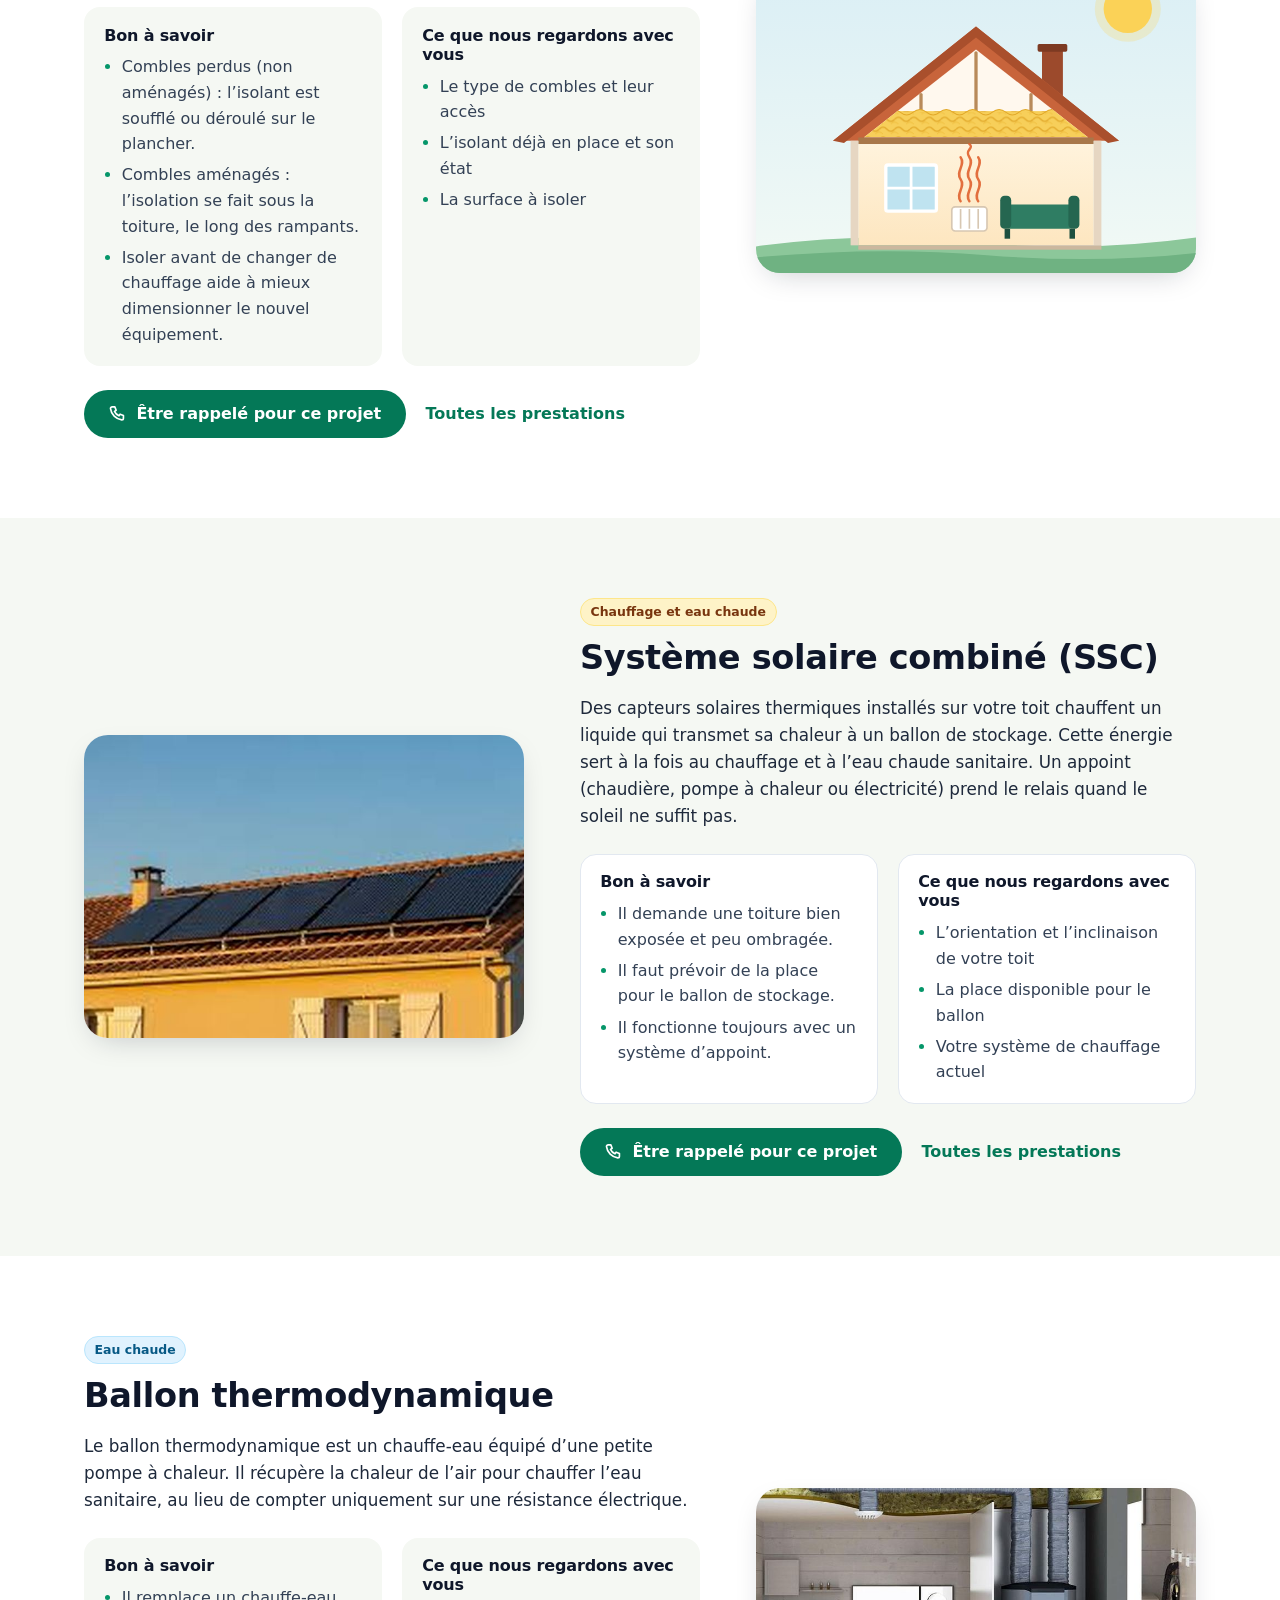
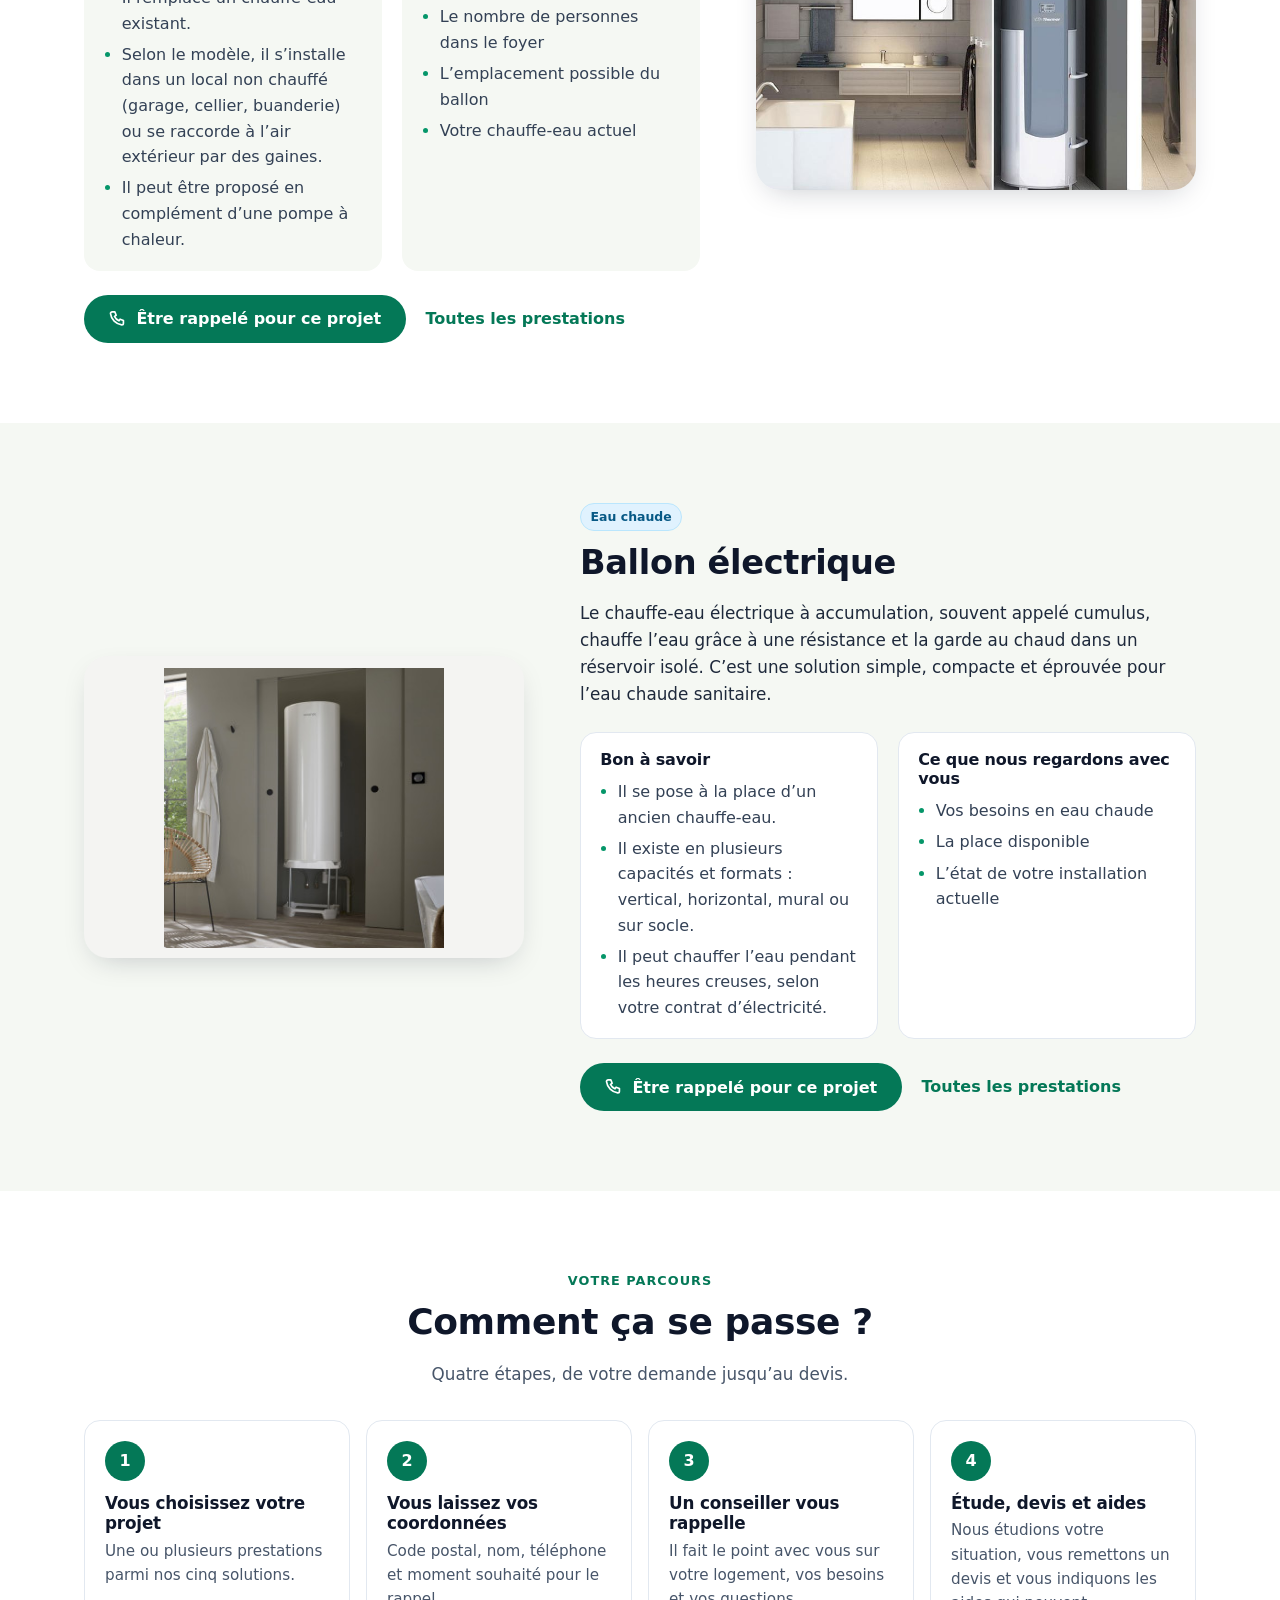
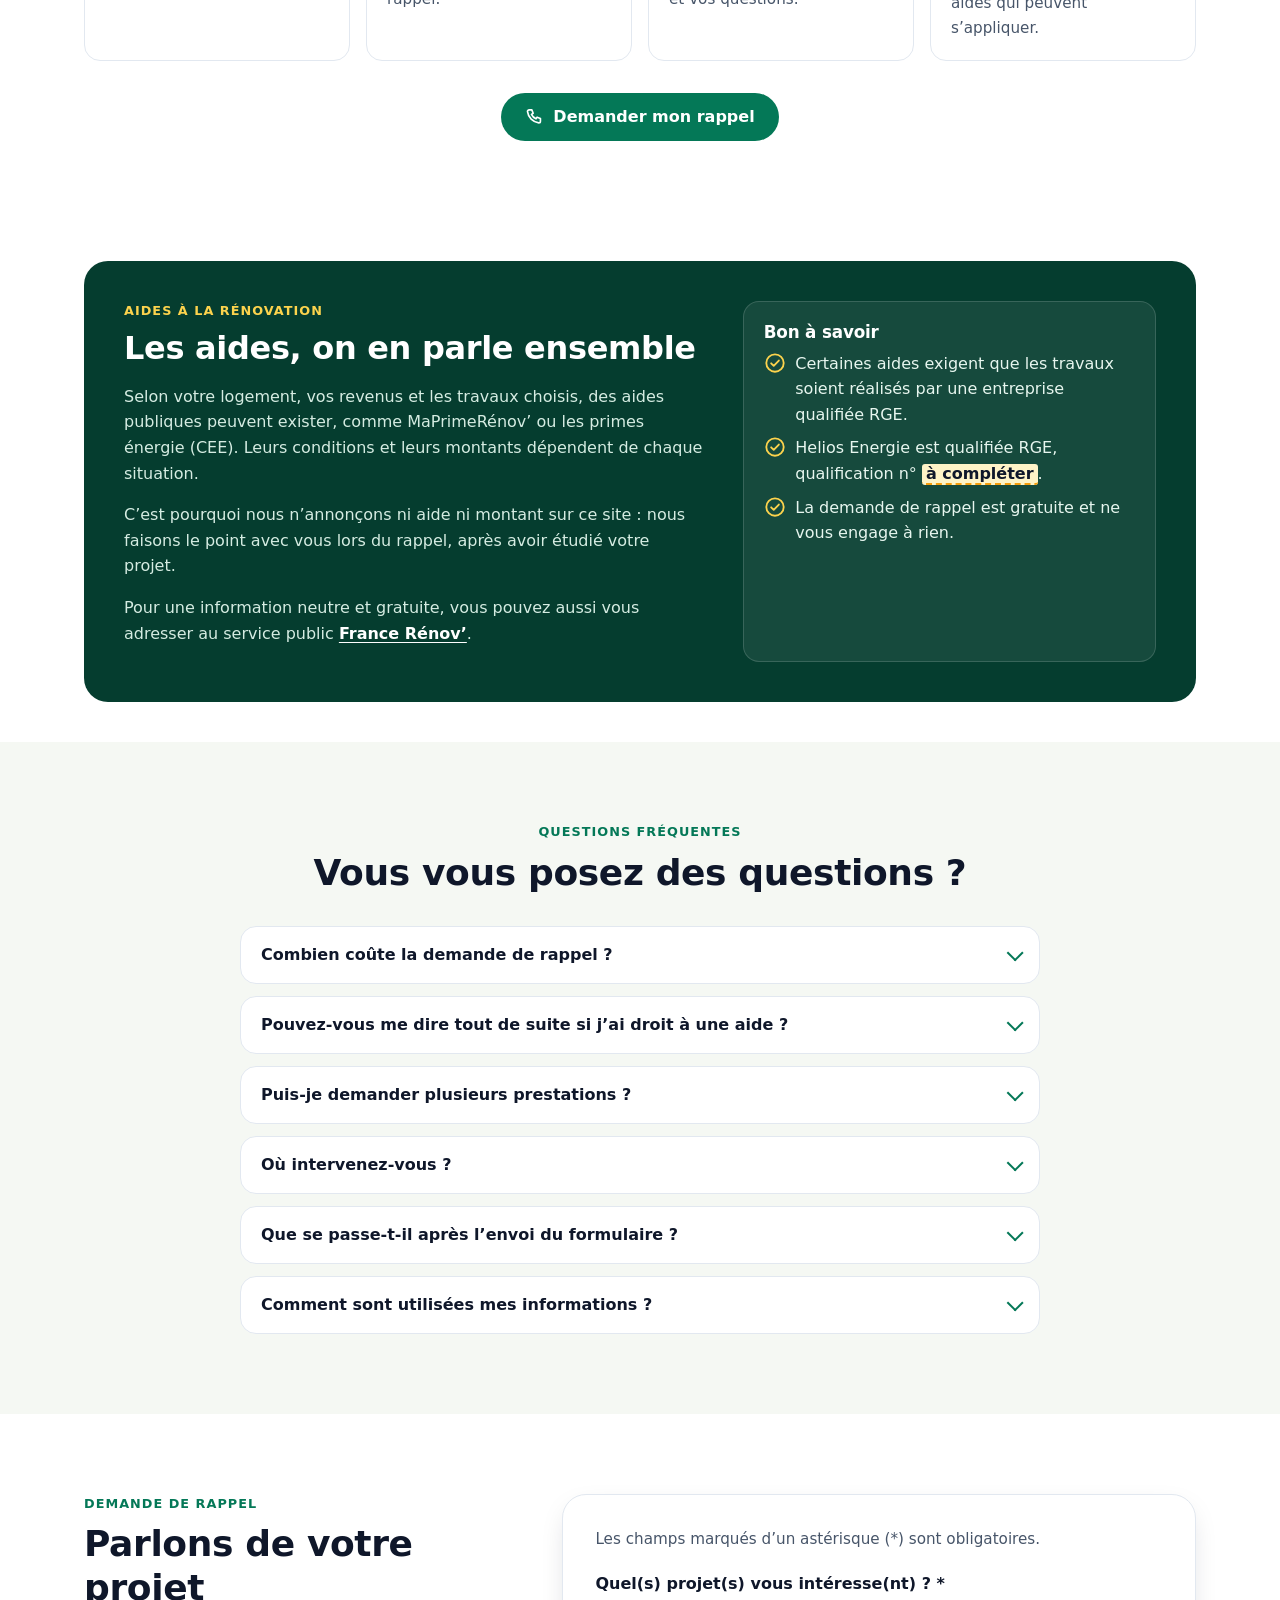
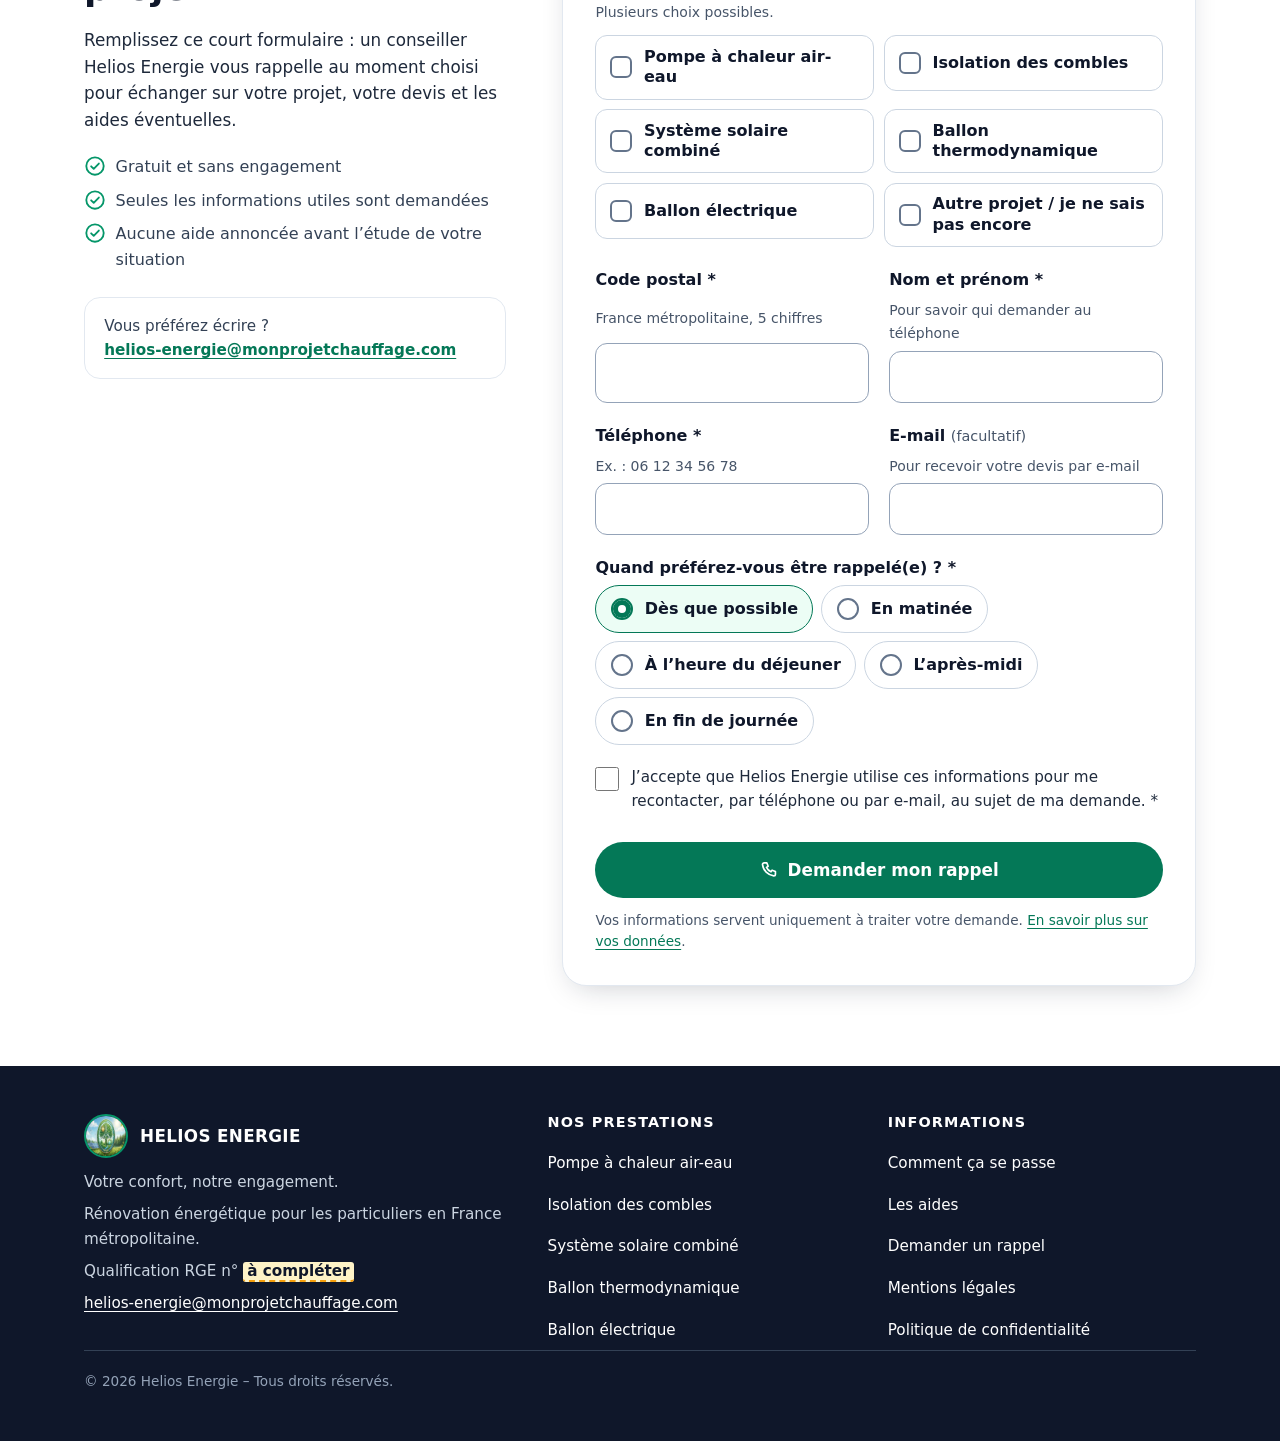
==== commit b00d83b0: "Nouvelle page des offres, formulaire de rappel et pages légales index.html refondu (5 prestations, d" ====
--- a/index.html
+++ b/index.html
@@ -1,497 +1,652 @@
 <!DOCTYPE html>
 <html lang="fr">
 <head>
-    <meta charset="UTF-8">
-    <meta name="viewport" content="width=device-width, initial-scale=1.0">
-    <title>Helios Energie - Experts en Rénovation Énergétique</title>
-    <script src="https://cdn.tailwindcss.com"></script>
-    <link href="https://fonts.googleapis.com/css2?family=Inter:wght@400;500;600;700;800&display=swap" rel="stylesheet">
-    <style>
-        body { font-family: 'Inter', sans-serif; }
-    </style>
+  <meta charset="UTF-8">
+  <meta name="viewport" content="width=device-width, initial-scale=1">
+  <title>Helios Energie – Pompe à chaleur, isolation des combles, solaire et eau chaude</title>
+  <meta name="description" content="Pompe à chaleur air-eau, isolation des combles, système solaire combiné, ballon thermodynamique ou électrique : choisissez votre projet et demandez à être rappelé par Helios Energie. Particuliers en France métropolitaine.">
+  <link rel="canonical" href="https://helios-energie20.eu/">
+  <meta name="theme-color" content="#047857">
+  <meta property="og:type" content="website">
+  <meta property="og:locale" content="fr_FR">
+  <meta property="og:title" content="Helios Energie – Votre confort, notre engagement">
+  <meta property="og:description" content="Choisissez vos travaux de rénovation énergétique et demandez à être rappelé pour en parler.">
+  <meta property="og:image" content="https://helios-energie20.eu/assets/logo-helios-energie.jpg">
+  <link rel="icon" href="assets/logo-helios-energie.jpg" type="image/jpeg">
+  <link rel="stylesheet" href="assets/styles.css">
+  <script src="assets/main.js" defer></script>
 </head>
-<body class="bg-slate-50 text-slate-800 antialiased">
-
-    <!-- Bannière d'alerte haut de page -->
-    <div class="bg-emerald-700 text-white text-center py-2.5 px-4 text-xs sm:text-sm font-semibold tracking-wide uppercase shadow-inner">
-        ▲ Remplissez le formulaire ci-dessous pour une étude et une estimation rapides !
+<body>
+  <!-- Pictogrammes (dessinés pour Helios Energie) -->
+  <svg xmlns="http://www.w3.org/2000/svg" aria-hidden="true" focusable="false" style="position:absolute;width:0;height:0;overflow:hidden">
+    <symbol id="i-check" viewBox="0 0 24 24" fill="none" stroke="currentColor" stroke-width="2" stroke-linecap="round" stroke-linejoin="round"><circle cx="12" cy="12" r="9.5"/><path d="m7.8 12.3 2.8 2.8 5.6-5.8"/></symbol>
+    <symbol id="i-tick" viewBox="0 0 24 24" fill="none" stroke="currentColor" stroke-width="3.2" stroke-linecap="round" stroke-linejoin="round"><path d="m5 12.5 4.5 4.5L19 7.5"/></symbol>
+    <symbol id="i-chevron" viewBox="0 0 24 24" fill="none" stroke="currentColor" stroke-width="2.2" stroke-linecap="round" stroke-linejoin="round"><path d="m9 6 6 6-6 6"/></symbol>
+    <symbol id="i-phone" viewBox="0 0 24 24" fill="none" stroke="currentColor" stroke-width="2" stroke-linecap="round" stroke-linejoin="round"><path d="M5 3.5h3.2l1.6 4-2 1.3a11 11 0 0 0 5.4 5.4l1.3-2 4 1.6V17a2 2 0 0 1-2 2A15.5 15.5 0 0 1 3 5.5a2 2 0 0 1 2-2z"/></symbol>
+    <symbol id="i-mail" viewBox="0 0 24 24" fill="none" stroke="currentColor" stroke-width="2" stroke-linecap="round" stroke-linejoin="round"><rect x="3" y="5" width="18" height="14" rx="2"/><path d="m3.5 6.5 8.5 6.5 8.5-6.5"/></symbol>
+    <symbol id="i-menu" viewBox="0 0 24 24" fill="none" stroke="currentColor" stroke-width="2" stroke-linecap="round"><path d="M4 7h16M4 12h16M4 17h16"/></symbol>
+    <symbol id="i-close" viewBox="0 0 24 24" fill="none" stroke="currentColor" stroke-width="2" stroke-linecap="round"><path d="M6 6l12 12M18 6 6 18"/></symbol>
+    <symbol id="i-pac" viewBox="0 0 24 24" fill="none" stroke="currentColor" stroke-width="1.8" stroke-linecap="round" stroke-linejoin="round"><rect x="2.5" y="5" width="19" height="14" rx="2"/><circle cx="14.5" cy="12" r="4"/><path d="M14.5 8.8c1.3 1 1.3 2.2 0 3.2s-1.3 2.2 0 3.2M11.3 12c1-1.3 2.2-1.3 3.2 0s2.2 1.3 3.2 0"/><path d="M5.5 9h2.5M5.5 12h2.5M5.5 15h2.5"/></symbol>
+    <symbol id="i-roof" viewBox="0 0 24 24" fill="none" stroke="currentColor" stroke-width="1.8" stroke-linecap="round" stroke-linejoin="round"><path d="M2.5 12 12 4l9.5 8"/><path d="M5 10v9.5h14V10"/><path d="M7 13.2c.8-.8 1.7-.8 2.5 0s1.7.8 2.5 0 1.7-.8 2.5 0 1.7.8 2.5 0"/><path d="M7 15.5h10"/></symbol>
+    <symbol id="i-sun" viewBox="0 0 24 24" fill="none" stroke="currentColor" stroke-width="1.8" stroke-linecap="round" stroke-linejoin="round"><circle cx="12" cy="12" r="4"/><path d="M12 2.5v2M12 19.5v2M2.5 12h2M19.5 12h2M5.3 5.3l1.4 1.4M17.3 17.3l1.4 1.4M5.3 18.7l1.4-1.4M17.3 6.7l1.4-1.4"/></symbol>
+    <symbol id="i-tank-air" viewBox="0 0 24 24" fill="none" stroke="currentColor" stroke-width="1.8" stroke-linecap="round" stroke-linejoin="round"><path d="M7 5.5C7 4.1 9.2 3 12 3s5 1.1 5 2.5v13c0 1.4-2.2 2.5-5 2.5s-5-1.1-5-2.5z"/><path d="M9.5 10.5c.9-.8 1.6.8 2.5 0s1.6-.8 2.5 0M9.5 14c.9-.8 1.6.8 2.5 0s1.6-.8 2.5 0"/></symbol>
+    <symbol id="i-tank-bolt" viewBox="0 0 24 24" fill="none" stroke="currentColor" stroke-width="1.8" stroke-linecap="round" stroke-linejoin="round"><path d="M7 5.5C7 4.1 9.2 3 12 3s5 1.1 5 2.5v13c0 1.4-2.2 2.5-5 2.5s-5-1.1-5-2.5z"/><path d="M12.8 8.5 10.3 12.6h3.4l-2.4 4"/></symbol>
+    <symbol id="i-plus" viewBox="0 0 24 24" fill="none" stroke="currentColor" stroke-width="1.8" stroke-linecap="round"><circle cx="12" cy="12" r="9.5"/><path d="M12 8v8M8 12h8"/></symbol>
+    <symbol id="i-external" viewBox="0 0 24 24" fill="none" stroke="currentColor" stroke-width="2" stroke-linecap="round" stroke-linejoin="round"><path d="M14 4h6v6M20 4l-9 9"/><path d="M18 14v5a1 1 0 0 1-1 1H5a1 1 0 0 1-1-1V7a1 1 0 0 1 1-1h5"/></symbol>
+  </svg>
+
+  <a class="skip-link" href="#contenu">Aller au contenu</a>
+
+  <aside class="topbar" aria-label="Coordonnées">
+    <div class="container">
+      <p class="topbar__info">Rénovation énergétique pour les particuliers · France métropolitaine</p>
+      <a href="mailto:helios-energie@monprojetchauffage.com"><svg aria-hidden="true"><use href="#i-mail"/></svg>helios-energie@monprojetchauffage.com</a>
     </div>
-
-    <!-- En-tête / Header -->
-    <header class="bg-white border-b border-slate-200 sticky top-0 z-50 shadow-sm">
-        <div class="max-w-6xl mx-auto px-4 py-4 flex justify-between items-center">
-            <div class="flex items-center space-x-3">
-                <!-- Logo intégré directement -->
-                <img src="[data-uri]" alt="Logo Helios Energie" class="w-12 h-12 rounded-full object-cover shadow-md border-2 border-emerald-600">
-                                <div>
-                    <span class="text-xl font-extrabold tracking-tight text-slate-900 block leading-none">HELIOS ENERGIE</span>
-                    <span class="text-xs font-medium text-emerald-600 block">Votre confort, notre engagement</span>
-                    <a href="mailto:helios-energie@monprojetchauffage.com" class="text-xs font-semibold text-slate-600 hover:text-emerald-700 block mt-0.5">✉️ helios-energie@monprojetchauffage.com</a>
-                </div>
-            </div>
-            <div class="hidden sm:flex items-center space-x-2">
-                <span class="bg-emerald-50 text-emerald-700 text-xs font-bold px-3 py-1.5 rounded-full border border-emerald-200">MaPrimeRénov'</span>
-                <span class="bg-blue-50 text-blue-700 text-xs font-bold px-3 py-1.5 rounded-full border border-blue-200">Certifié RGE</span>
-            </div>
-        </div>
-    </header>
-
-    <!-- Section Héro / Accroche -->
-    <section class="bg-gradient-to-b from-emerald-50 to-slate-50 border-b border-emerald-100">
-        <div class="max-w-5xl mx-auto px-4 pt-12 pb-10 text-center">
-            <h1 class="text-3xl sm:text-4xl md:text-5xl font-extrabold text-slate-900 tracking-tight leading-tight">
-                Rénovez votre habitat, économisez de l'énergie
-                <span class="text-emerald-700">et bénéficiez des aides de l'État</span>
-            </h1>
-            <div class="w-24 h-1.5 bg-emerald-600 mx-auto mt-6 rounded-full"></div>
-
-            <p class="text-slate-700 text-sm sm:text-base mt-6 max-w-3xl mx-auto leading-relaxed">
-                Dans le cadre de ce programme et selon votre consommation, vous pouvez coupler votre
-                <span class="font-bold text-slate-900">Pompe à chaleur</span> avec :
-            </p>
-
-            <div class="flex flex-wrap justify-center gap-3 mt-5">
-                <span class="bg-white text-emerald-800 text-xs sm:text-sm font-bold px-4 py-2 rounded-full border border-emerald-200 shadow-sm">☀️ Un système solaire combiné</span>
-                <span class="bg-white text-emerald-800 text-xs sm:text-sm font-bold px-4 py-2 rounded-full border border-emerald-200 shadow-sm">🔥 Un ballon thermodynamique</span>
-                <span class="bg-white text-emerald-800 text-xs sm:text-sm font-bold px-4 py-2 rounded-full border border-emerald-200 shadow-sm">⚡ Un ballon électrique</span>
-            </div>
-        </div>
-    </section>
-
-    <main class="max-w-5xl mx-auto px-4 py-10">
-
-        <!-- Section Nos Solutions (Vos 4 systèmes) -->
-        <div class="mb-14 mt-8">
-            <div class="text-center mb-10">
-                <h2 class="text-2xl sm:text-3xl font-extrabold text-slate-900 tracking-tight">NOS SOLUTIONS POUR VOTRE MAISON</h2>
-                <div class="w-20 h-1.5 bg-emerald-600 mx-auto mt-3 rounded-full"></div>
-                <p class="text-slate-600 text-sm mt-4">Découvrez nos solutions éco-performantes adaptées à vos besoins.</p>
-            </div>
-
-            <div class="grid sm:grid-cols-2 lg:grid-cols-4 gap-6">
-                <!-- Solution 1 : PAC Air/Eau -->
-                <div class="bg-white rounded-2xl overflow-hidden shadow-lg border border-slate-200 hover:-translate-y-1 transition-all duration-300 flex flex-col" data-system="pac">
-                    <div class="h-48 overflow-hidden relative bg-slate-100">
-                        <img src="[data-uri]" alt="Pompe à chaleur Air/Eau" class="w-full h-full object-cover">
-                        <div class="absolute top-3 right-3 bg-white/90 backdrop-blur-sm text-emerald-800 text-xs font-bold px-2.5 py-1 rounded-lg shadow">Populaire</div>
-                    </div>
-                    <div class="p-6 flex-1 flex flex-col justify-between">
-                        <div>
-                            <h3 class="font-bold text-slate-900 text-base mb-1">POMPE À CHALEUR AIR/EAU</h3>
-                            <p class="text-slate-600 text-xs leading-relaxed">Chauffage performant et économique</p>
-                        </div>
-                        <div class="mt-4 pt-4 border-t border-slate-100 flex items-center text-xs font-bold text-emerald-700">
-                            <span>Éligible MaPrimeRénov'</span>
-                        </div>
-                        <button type="button" onclick="openSystemModal('pac')" class="mt-3 w-full text-center text-xs font-bold text-emerald-700 hover:text-emerald-900 underline underline-offset-2 decoration-emerald-300">
-                            Cliquer pour en savoir plus →
-                        </button>
-                    </div>
-                </div>
-
-                <!-- Solution 2 : Système Solaire Combiné (SSC) -->
-                <div class="bg-white rounded-2xl overflow-hidden shadow-lg border border-slate-200 hover:-translate-y-1 transition-all duration-300 flex flex-col" data-system="ssc">
-                    <div class="h-48 overflow-hidden relative bg-slate-100">
-                        <img src="[data-uri]" alt="Système Solaire Combiné" class="w-full h-full object-cover">
-                        <div class="absolute top-3 right-3 bg-white/90 backdrop-blur-sm text-amber-700 text-xs font-bold px-2.5 py-1 rounded-lg shadow">Écologique</div>
-                    </div>
-                    <div class="p-6 flex-1 flex flex-col justify-between">
-                        <div>
-                            <h3 class="font-bold text-slate-900 text-base mb-1">SYSTÈME SOLAIRE COMBINÉ (SSC)</h3>
-                            <p class="text-slate-600 text-xs leading-relaxed">Chauffage + Eau chaude grâce au soleil</p>
-                        </div>
-                        <div class="mt-4 pt-4 border-t border-slate-100 flex items-center text-xs font-bold text-emerald-700">
-                            <span>Autonomie maximale</span>
-                        </div>
-                        <button type="button" onclick="openSystemModal('ssc')" class="mt-3 w-full text-center text-xs font-bold text-emerald-700 hover:text-emerald-900 underline underline-offset-2 decoration-emerald-300">
-                            Cliquer pour en savoir plus →
-                        </button>
-                    </div>
-                </div>
-
-                <!-- Solution 3 : Ballon Thermodynamique -->
-                <div class="bg-white rounded-2xl overflow-hidden shadow-lg border border-slate-200 hover:-translate-y-1 transition-all duration-300 flex flex-col" data-system="ballon_thermo">
-                    <div class="h-48 overflow-hidden relative bg-slate-100">
-                        <img src="[data-uri]" alt="Ballon thermodynamique" class="w-full h-full object-cover">
-                        <div class="absolute top-3 right-3 bg-white/90 backdrop-blur-sm text-blue-700 text-xs font-bold px-2.5 py-1 rounded-lg shadow">Économique</div>
-                    </div>
-                    <div class="p-6 flex-1 flex flex-col justify-between">
-                        <div>
-                            <h3 class="font-bold text-slate-900 text-base mb-1">BALLON THERMODYNAMIQUE</h3>
-                            <p class="text-slate-600 text-xs leading-relaxed">Eau chaude sanitaire économique</p>
-                        </div>
-                        <div class="mt-4 pt-4 border-t border-slate-100 flex items-center text-xs font-bold text-emerald-700">
-                            <span>Jusqu'à 70% d'économies</span>
-                        </div>
-                        <button type="button" onclick="openSystemModal('ballon_thermo')" class="mt-3 w-full text-center text-xs font-bold text-emerald-700 hover:text-emerald-900 underline underline-offset-2 decoration-emerald-300">
-                            Cliquer pour en savoir plus →
-                        </button>
-                    </div>
-                </div>
-
-                <!-- Solution 4 : Ballon Électrique -->
-                <div class="bg-white rounded-2xl overflow-hidden shadow-lg border border-slate-200 hover:-translate-y-1 transition-all duration-300 flex flex-col" data-system="ballon_electrique">
-                    <div class="h-48 overflow-hidden relative bg-slate-100">
-                        <img src="[data-uri]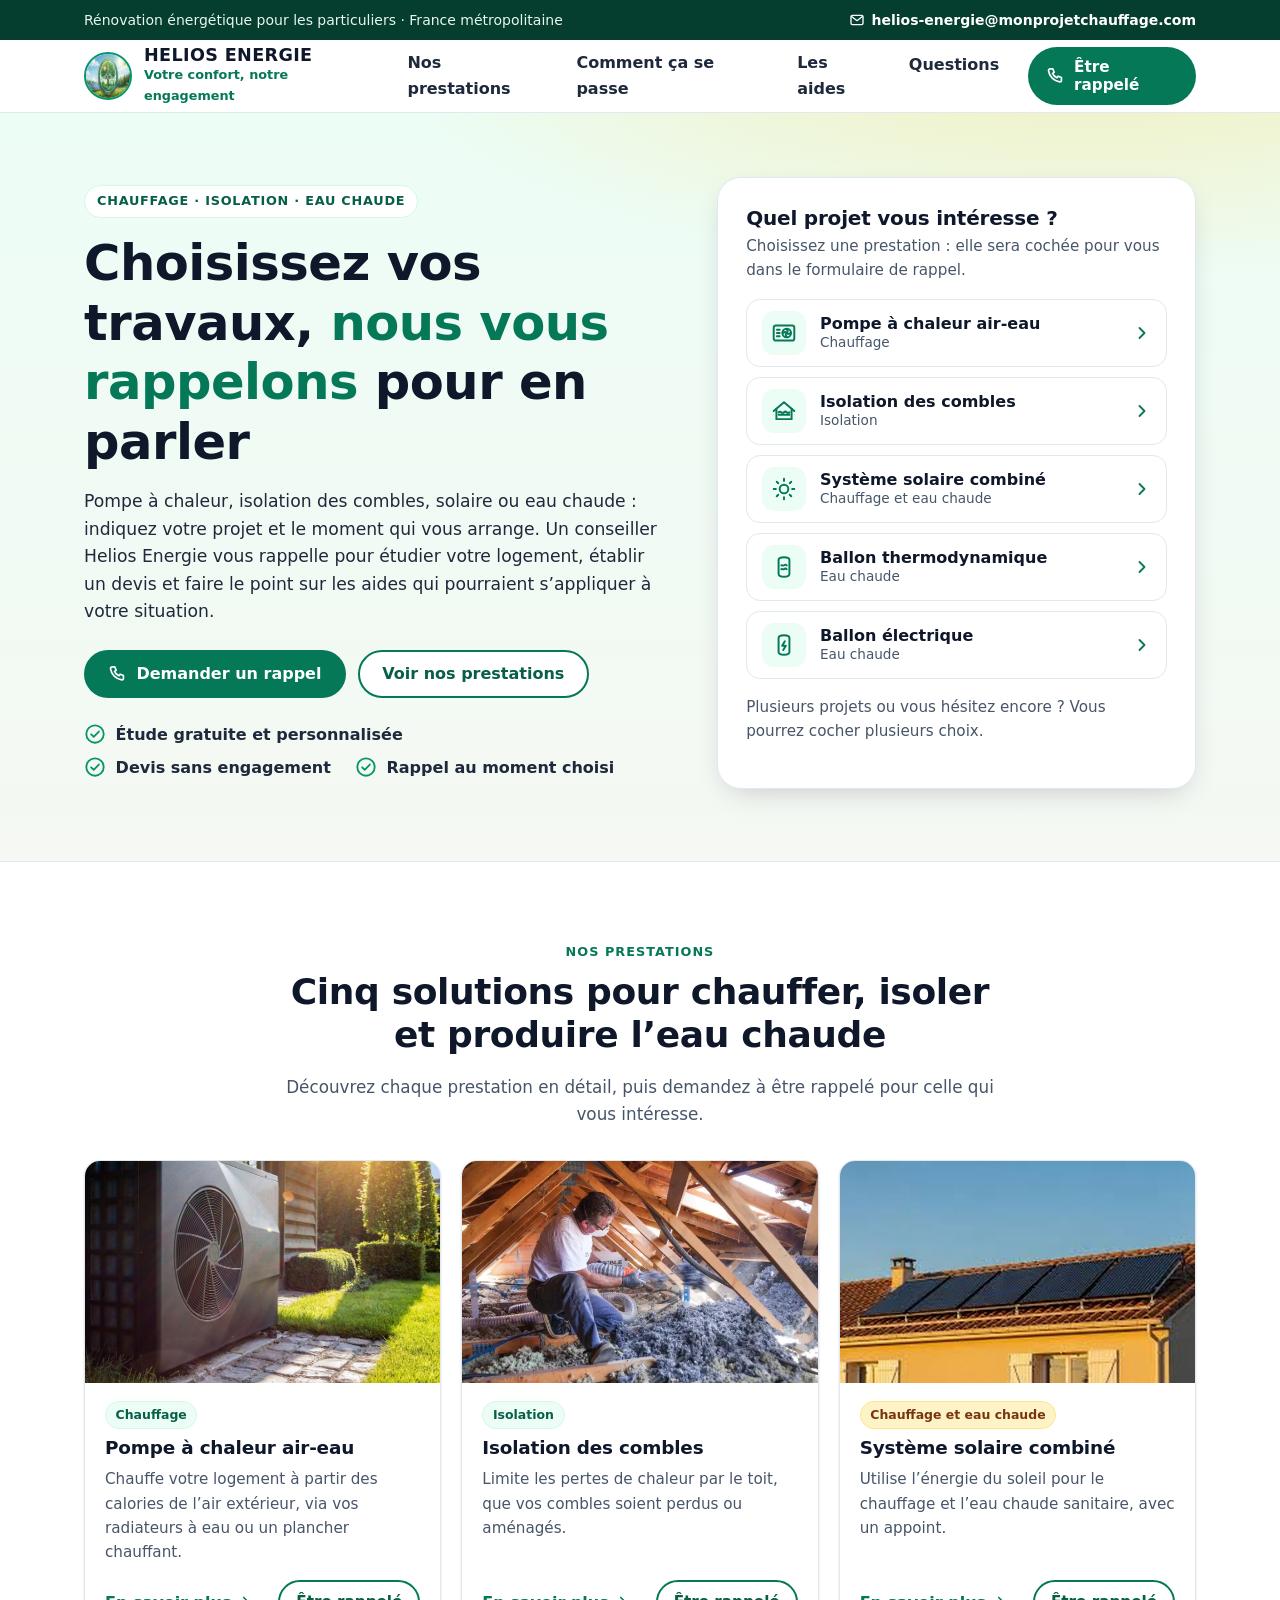
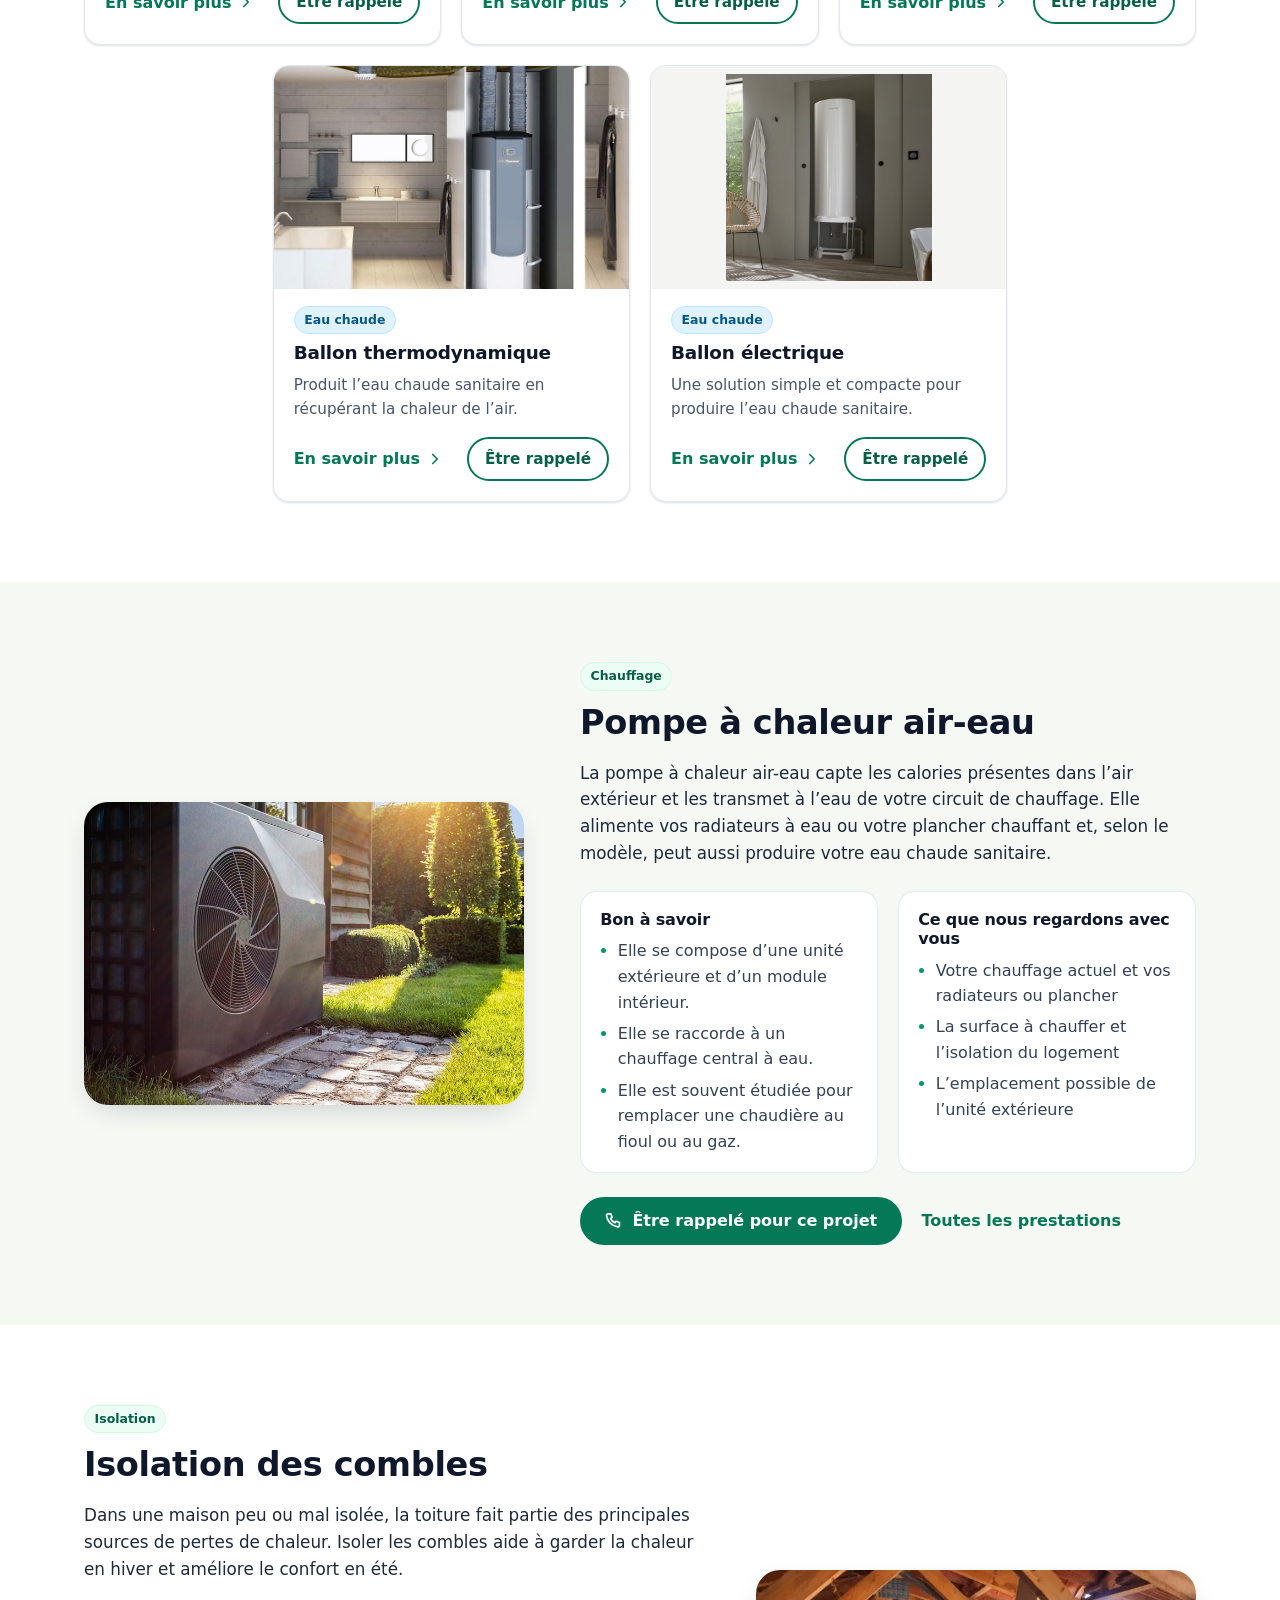
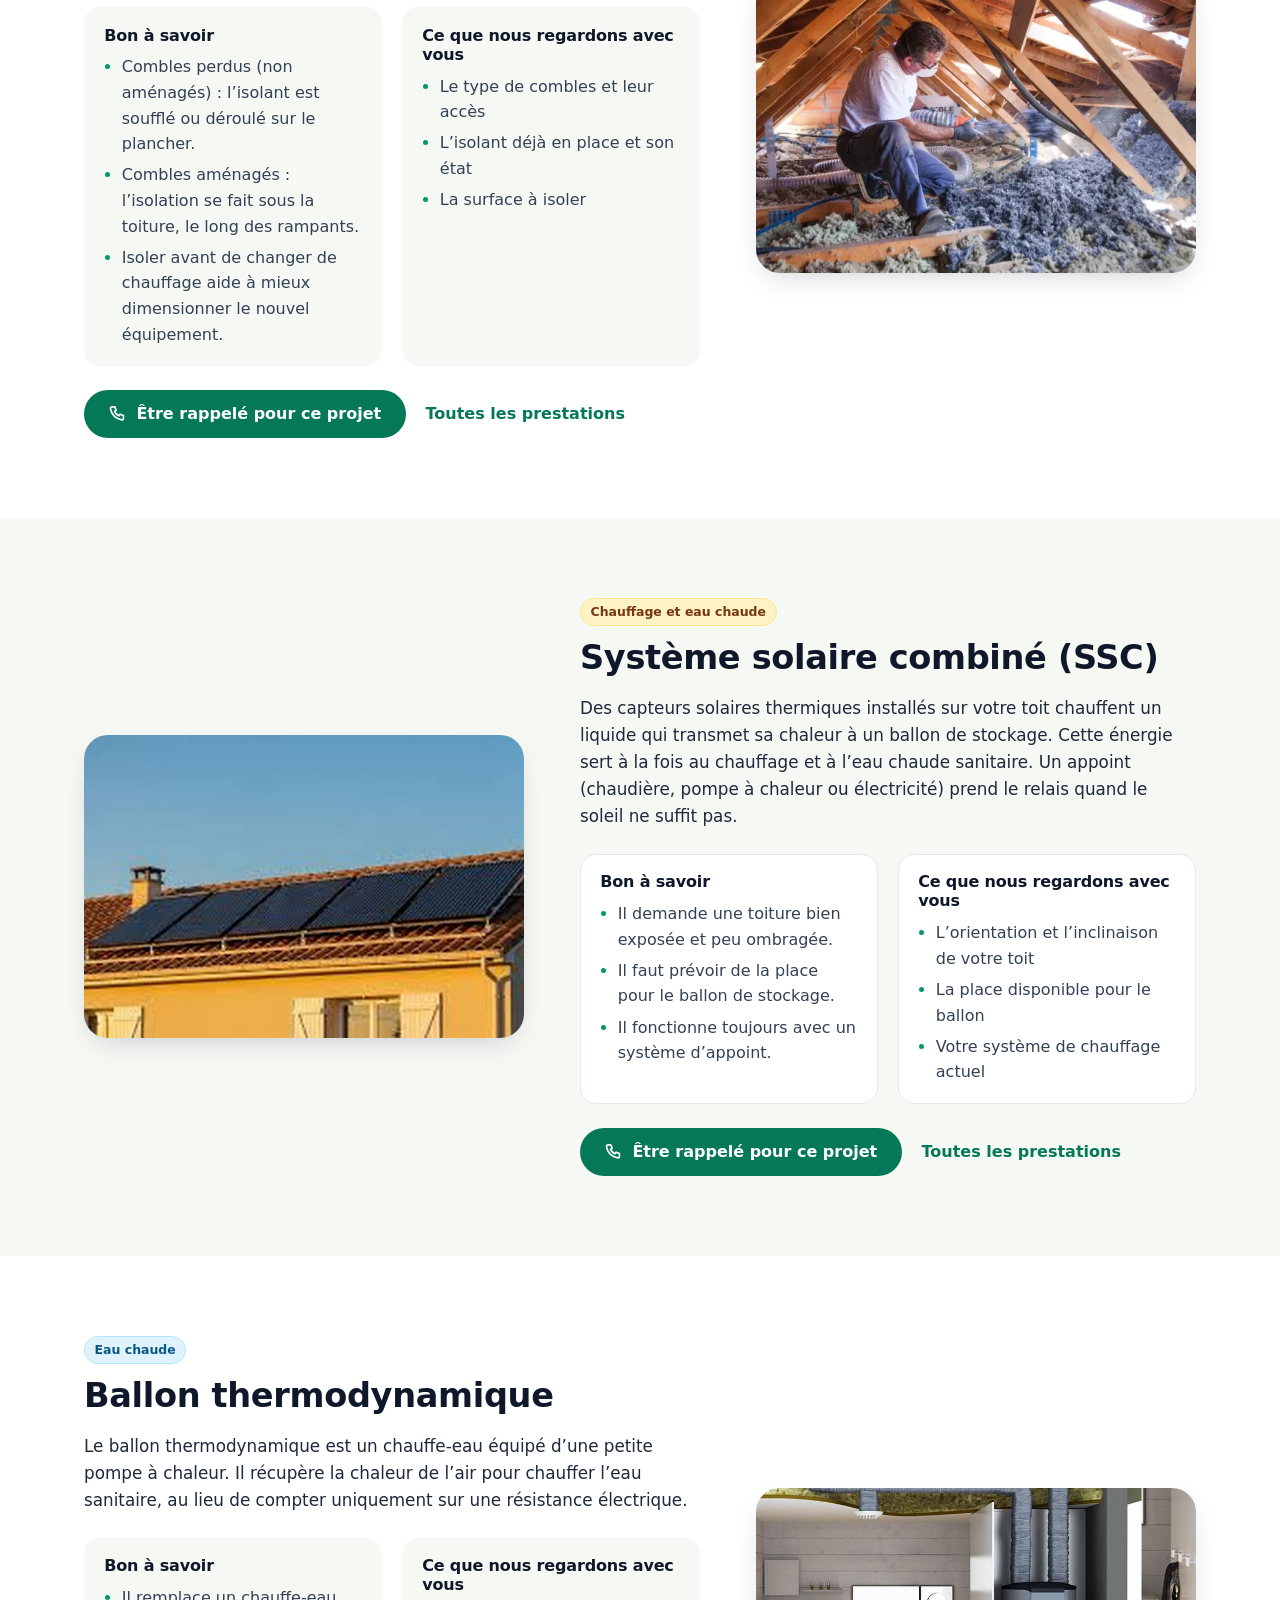
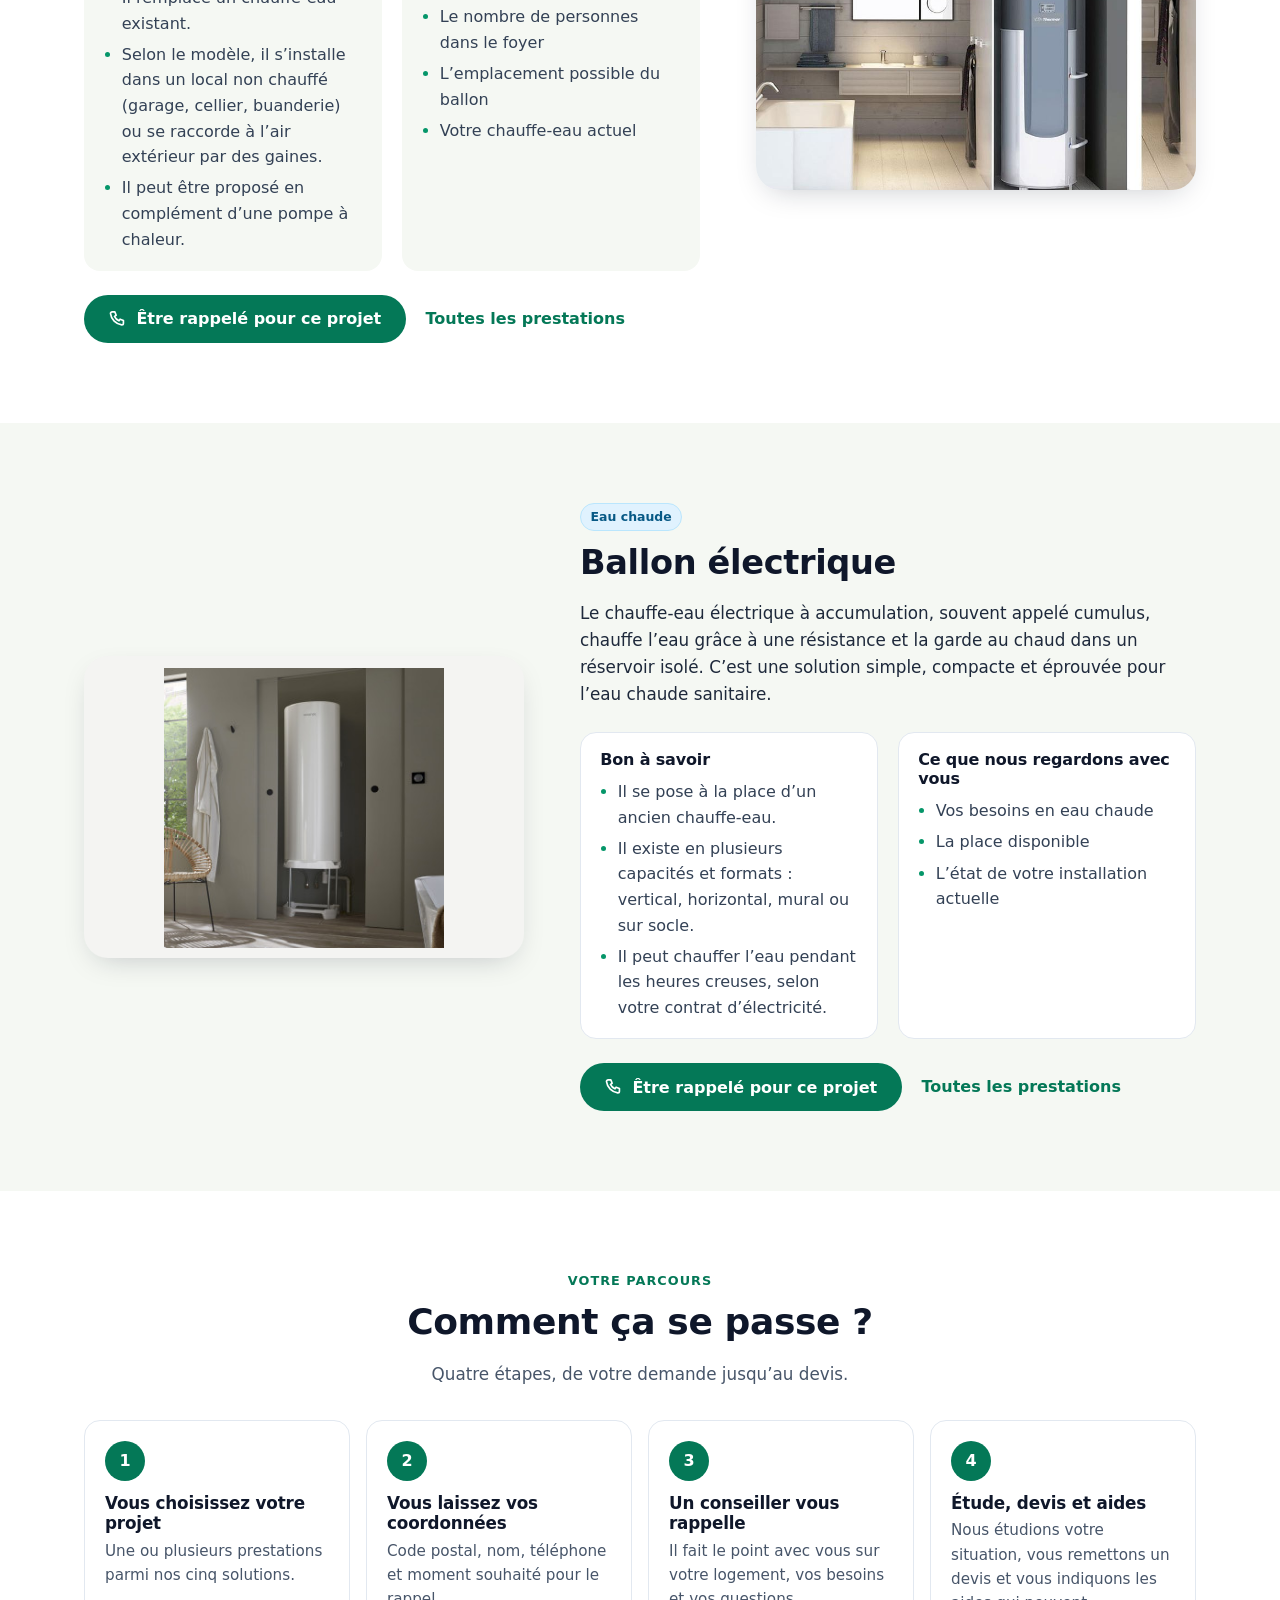
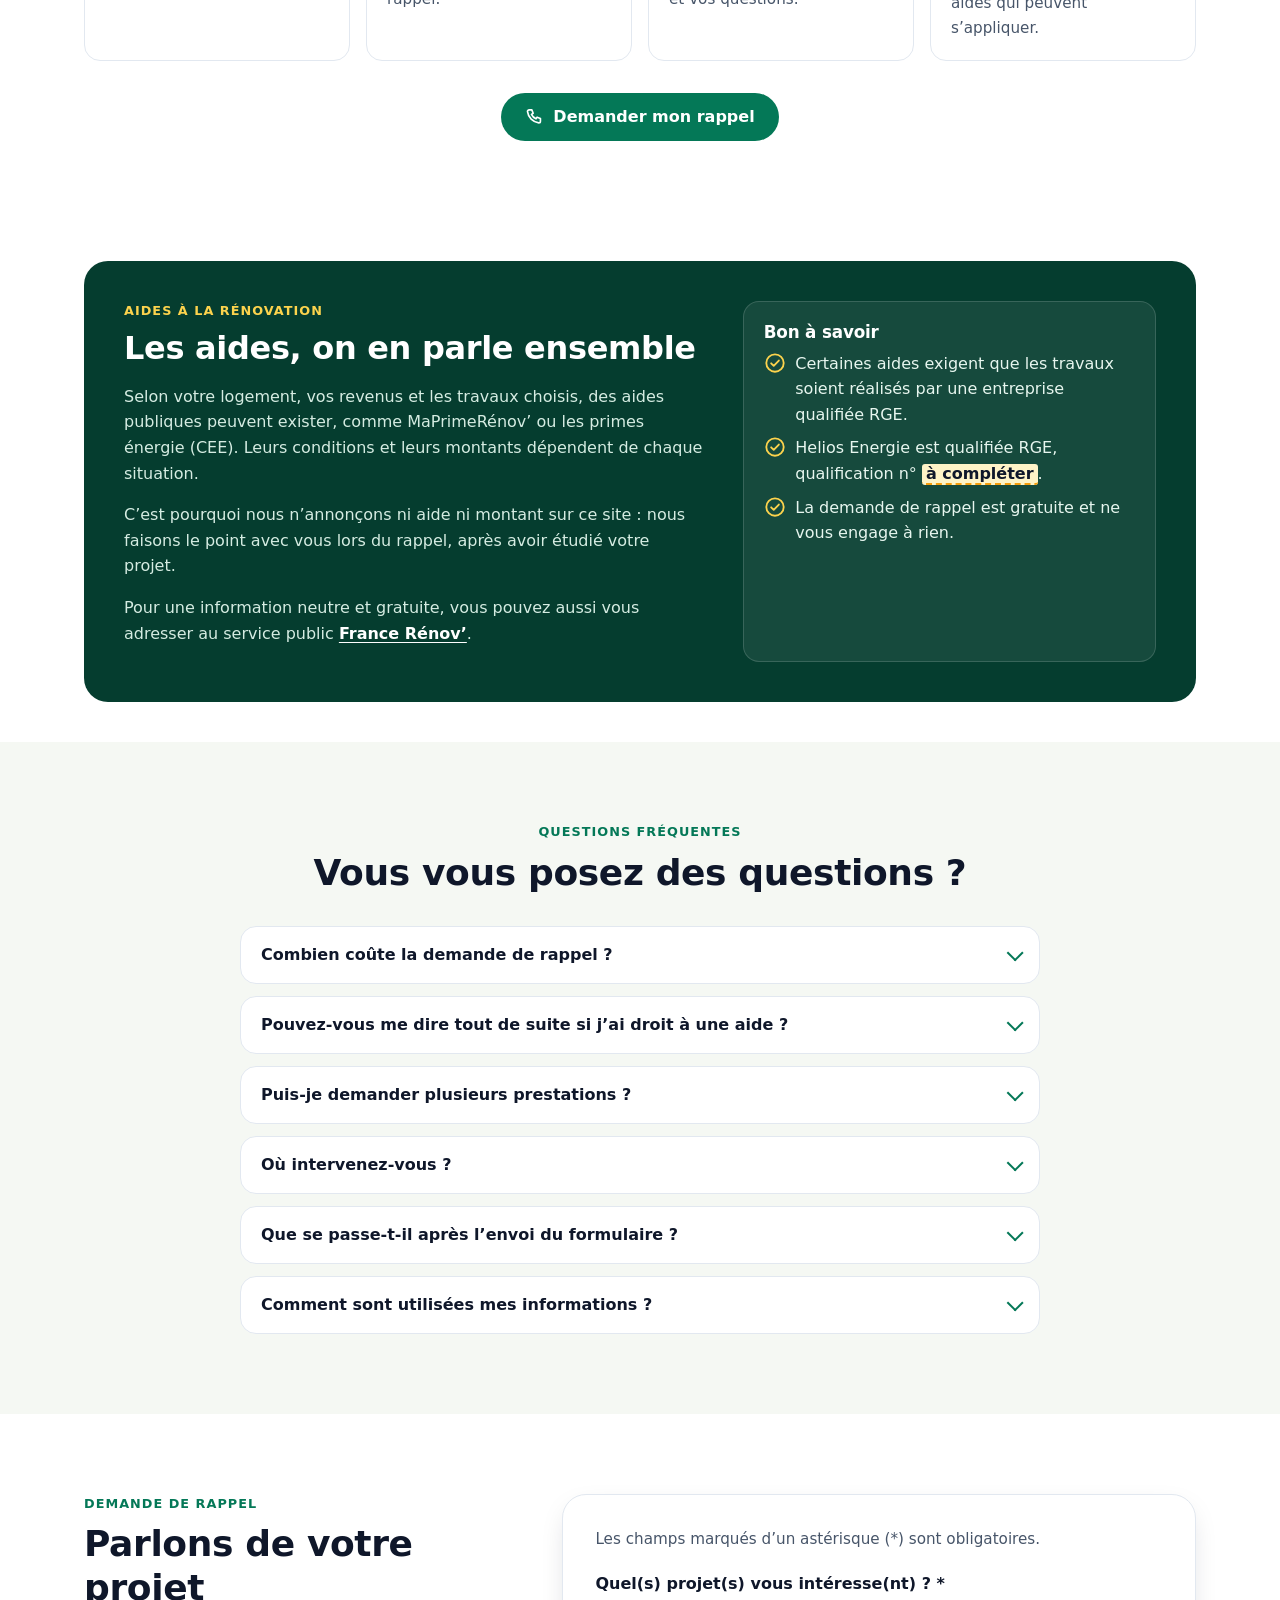
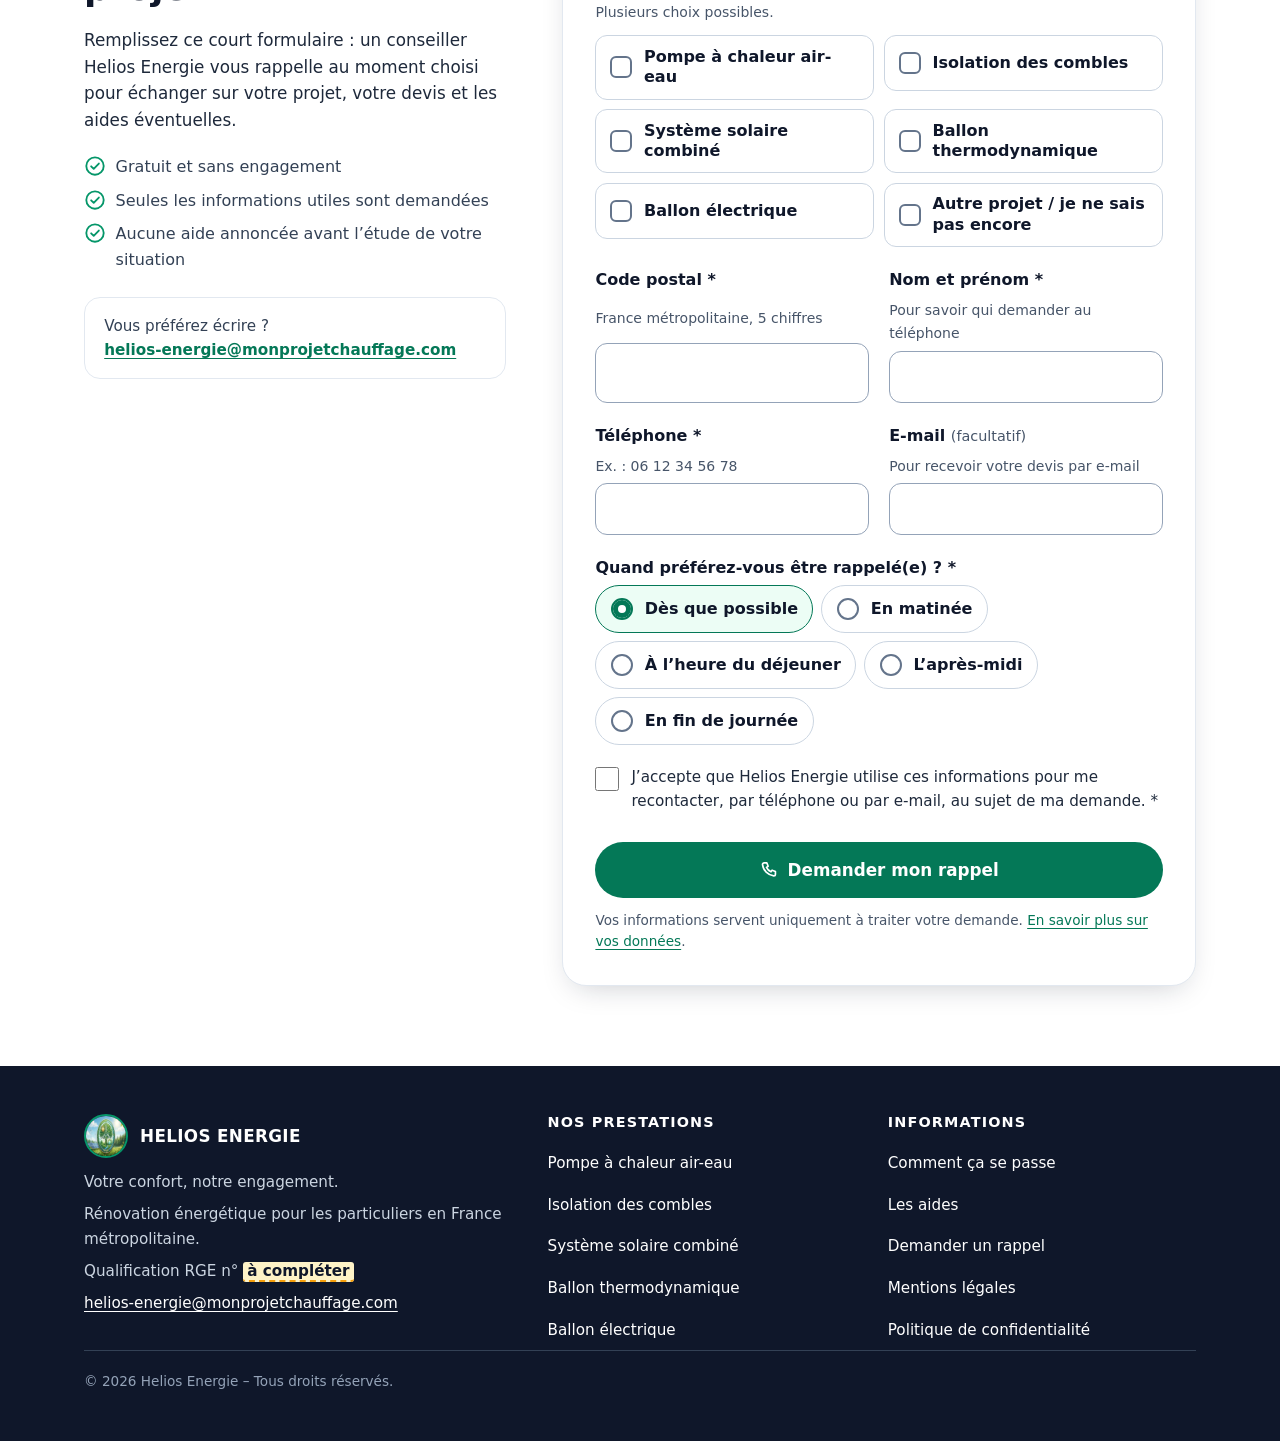
==== commit 7f9fb9c3: "Photo des combles dans la page, adresses en www, robots.txt" ====
--- a/index.html
+++ b/index.html
@@ -5,13 +5,14 @@
   <meta name="viewport" content="width=device-width, initial-scale=1">
   <title>Helios Energie – Pompe à chaleur, isolation des combles, solaire et eau chaude</title>
   <meta name="description" content="Pompe à chaleur air-eau, isolation des combles, système solaire combiné, ballon thermodynamique ou électrique : choisissez votre projet et demandez à être rappelé par Helios Energie. Particuliers en France métropolitaine.">
-  <link rel="canonical" href="https://helios-energie20.eu/">
+  <link rel="canonical" href="https://www.helios-energie20.eu/">
   <meta name="theme-color" content="#047857">
   <meta property="og:type" content="website">
   <meta property="og:locale" content="fr_FR">
   <meta property="og:title" content="Helios Energie – Votre confort, notre engagement">
   <meta property="og:description" content="Choisissez vos travaux de rénovation énergétique et demandez à être rappelé pour en parler.">
-  <meta property="og:image" content="https://helios-energie20.eu/assets/logo-helios-energie.jpg">
+  <meta property="og:url" content="https://www.helios-energie20.eu/">
+  <meta property="og:image" content="https://www.helios-energie20.eu/assets/logo-helios-energie.jpg">
   <link rel="icon" href="assets/logo-helios-energie.jpg" type="image/jpeg">
   <link rel="stylesheet" href="assets/styles.css">
   <script src="assets/main.js" defer></script>
@@ -165,7 +166,7 @@
           </li>
           <li>
             <article class="offer-card">
-              <div class="offer-card__media"><img src="assets/isolation-combles.svg" alt="Illustration d’une maison en coupe avec de l’isolant posé sur le plancher des combles" width="800" height="600" loading="lazy"></div>
+              <div class="offer-card__media"><img src="assets/isolation-combles.webp" alt="Professionnel soufflant de l’isolant en vrac sur le plancher des combles" width="640" height="480" loading="lazy"></div>
               <div class="offer-card__body">
                 <span class="tag">Isolation</span>
                 <h3>Isolation des combles</h3>
@@ -260,7 +261,7 @@
     <!-- ===================== Prestation 2 : Isolation des combles ===================== -->
     <section class="section service service--reverse" id="isolation-des-combles" aria-labelledby="titre-combles">
       <div class="container">
-        <div class="service__media"><img src="assets/isolation-combles.svg" alt="Illustration d’une maison en coupe : l’isolant posé sur le plancher des combles garde la chaleur dans les pièces à vivre" width="800" height="600" loading="lazy"></div>
+        <div class="service__media"><img src="assets/isolation-combles.webp" alt="Isolant en vrac soufflé sur le plancher de combles perdus, entre les fermettes de la charpente" width="640" height="480" loading="lazy"></div>
         <div>
           <span class="tag">Isolation</span>
           <h2 id="titre-combles">Isolation des combles</h2>
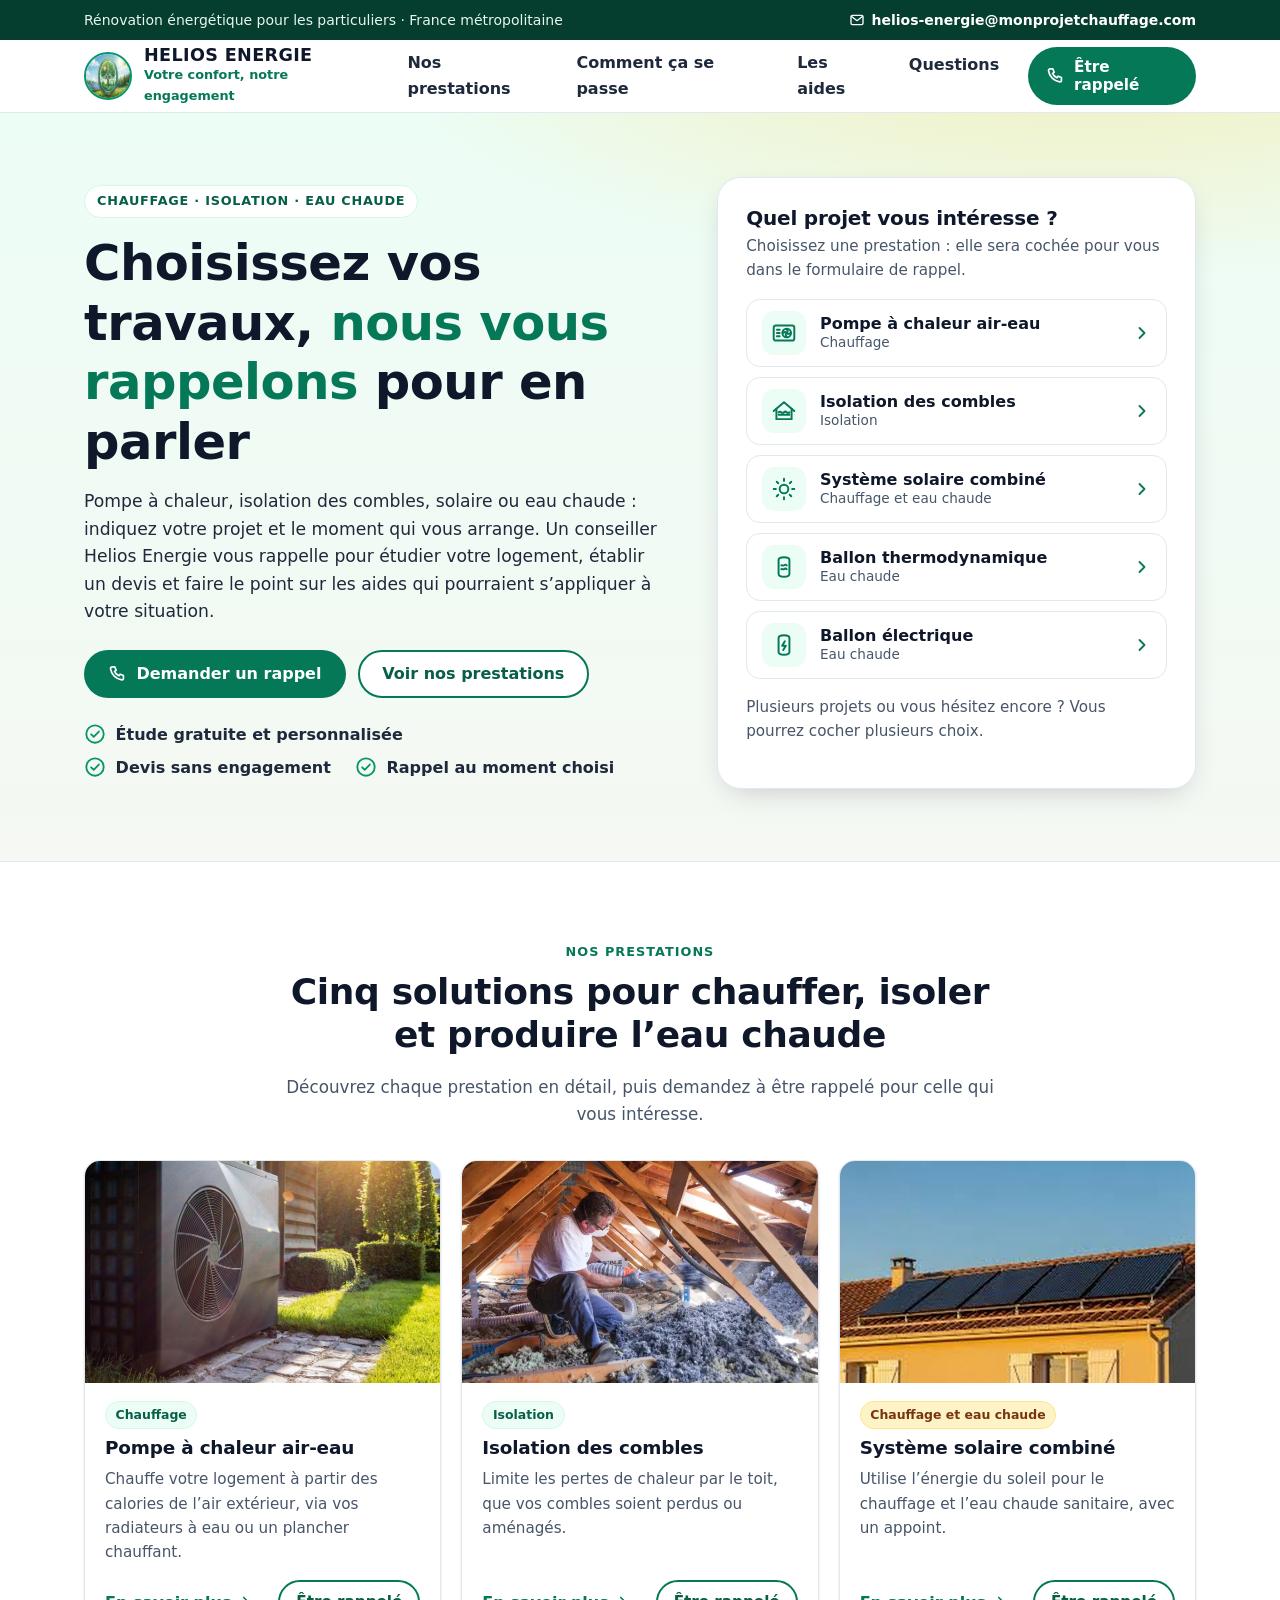
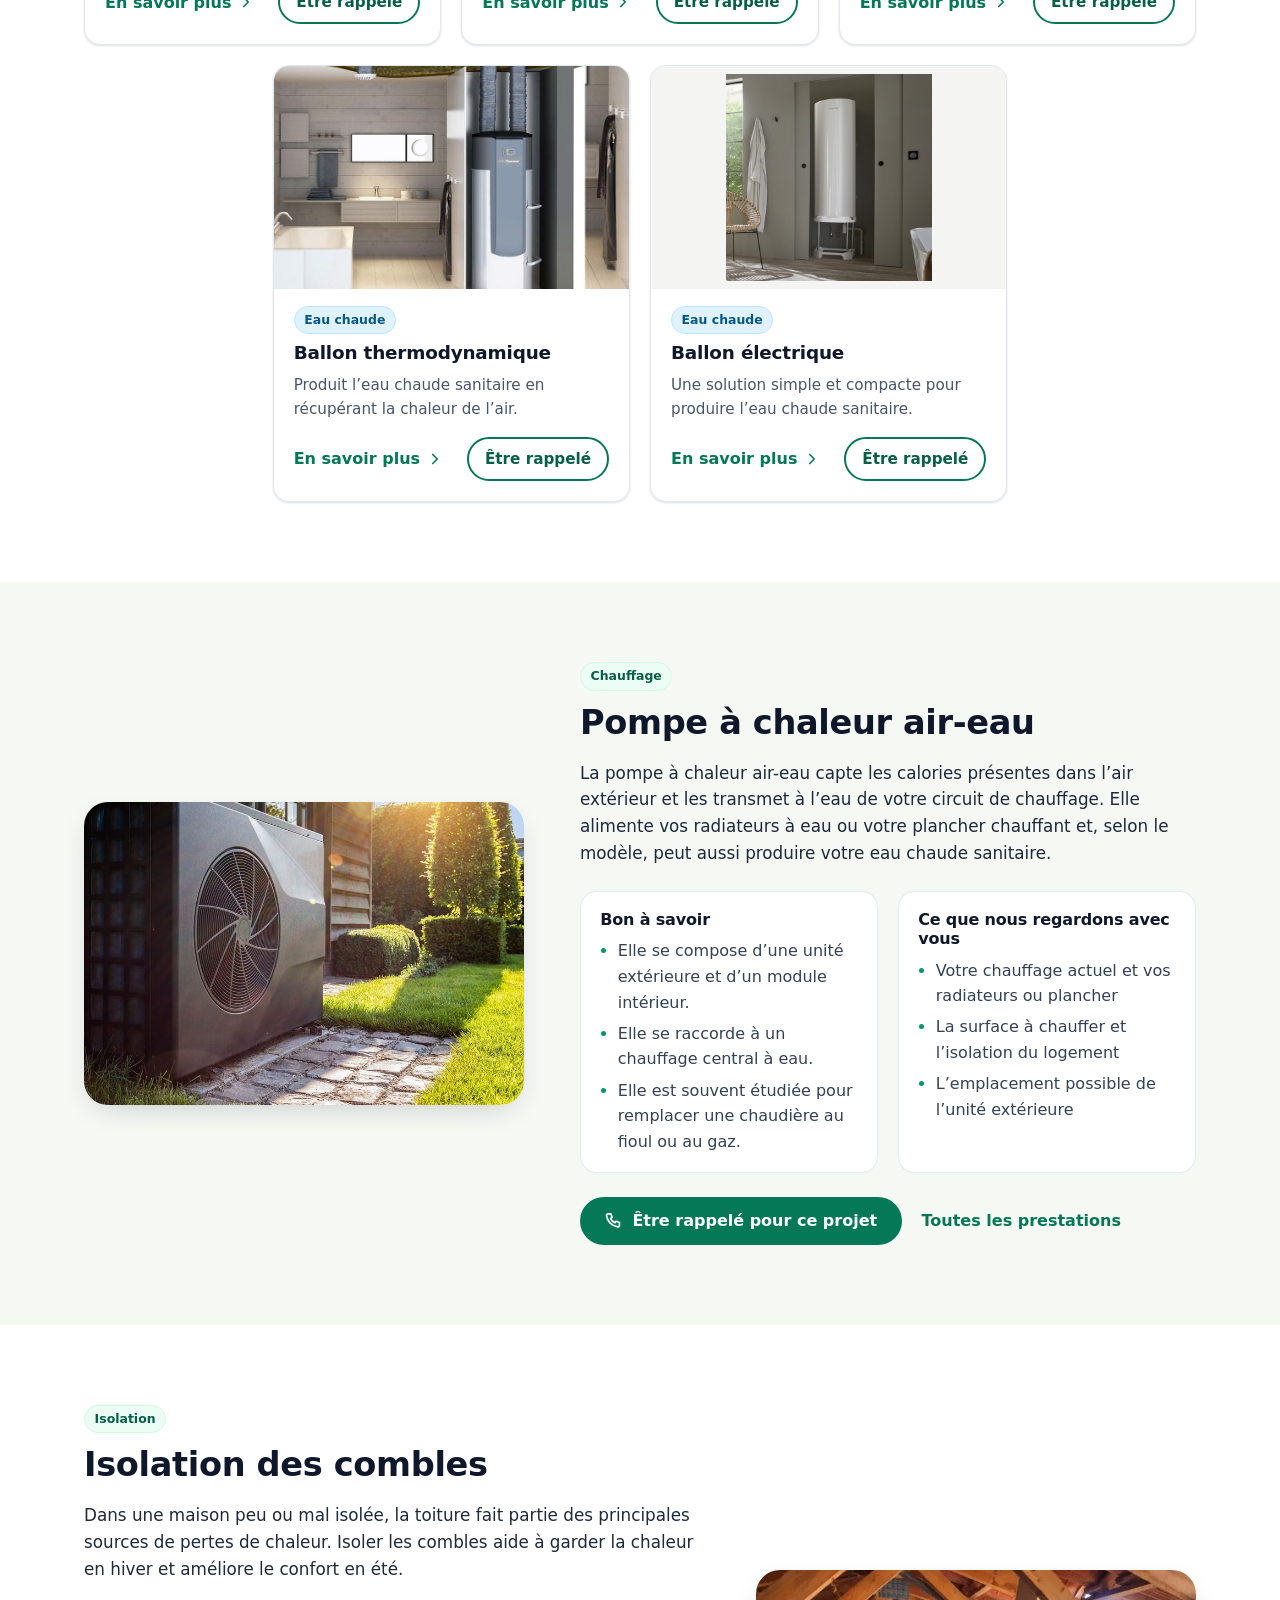
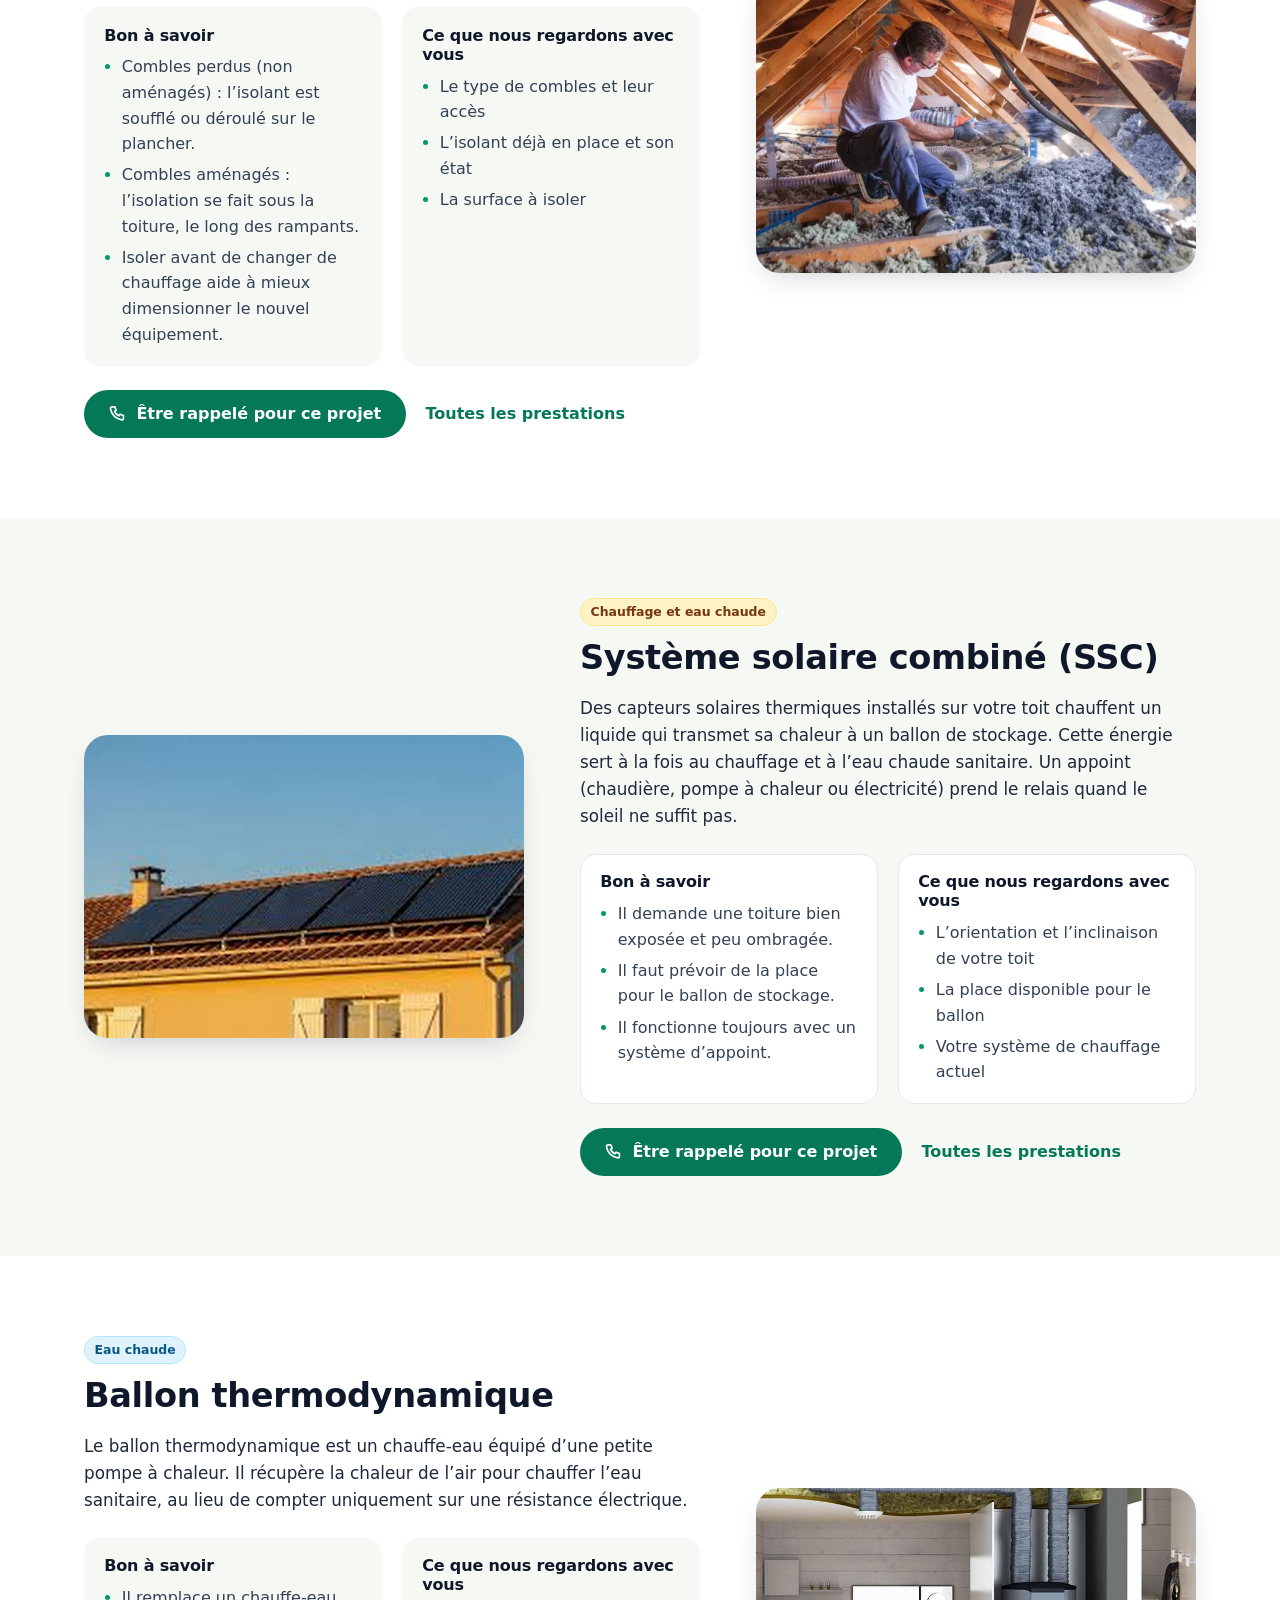
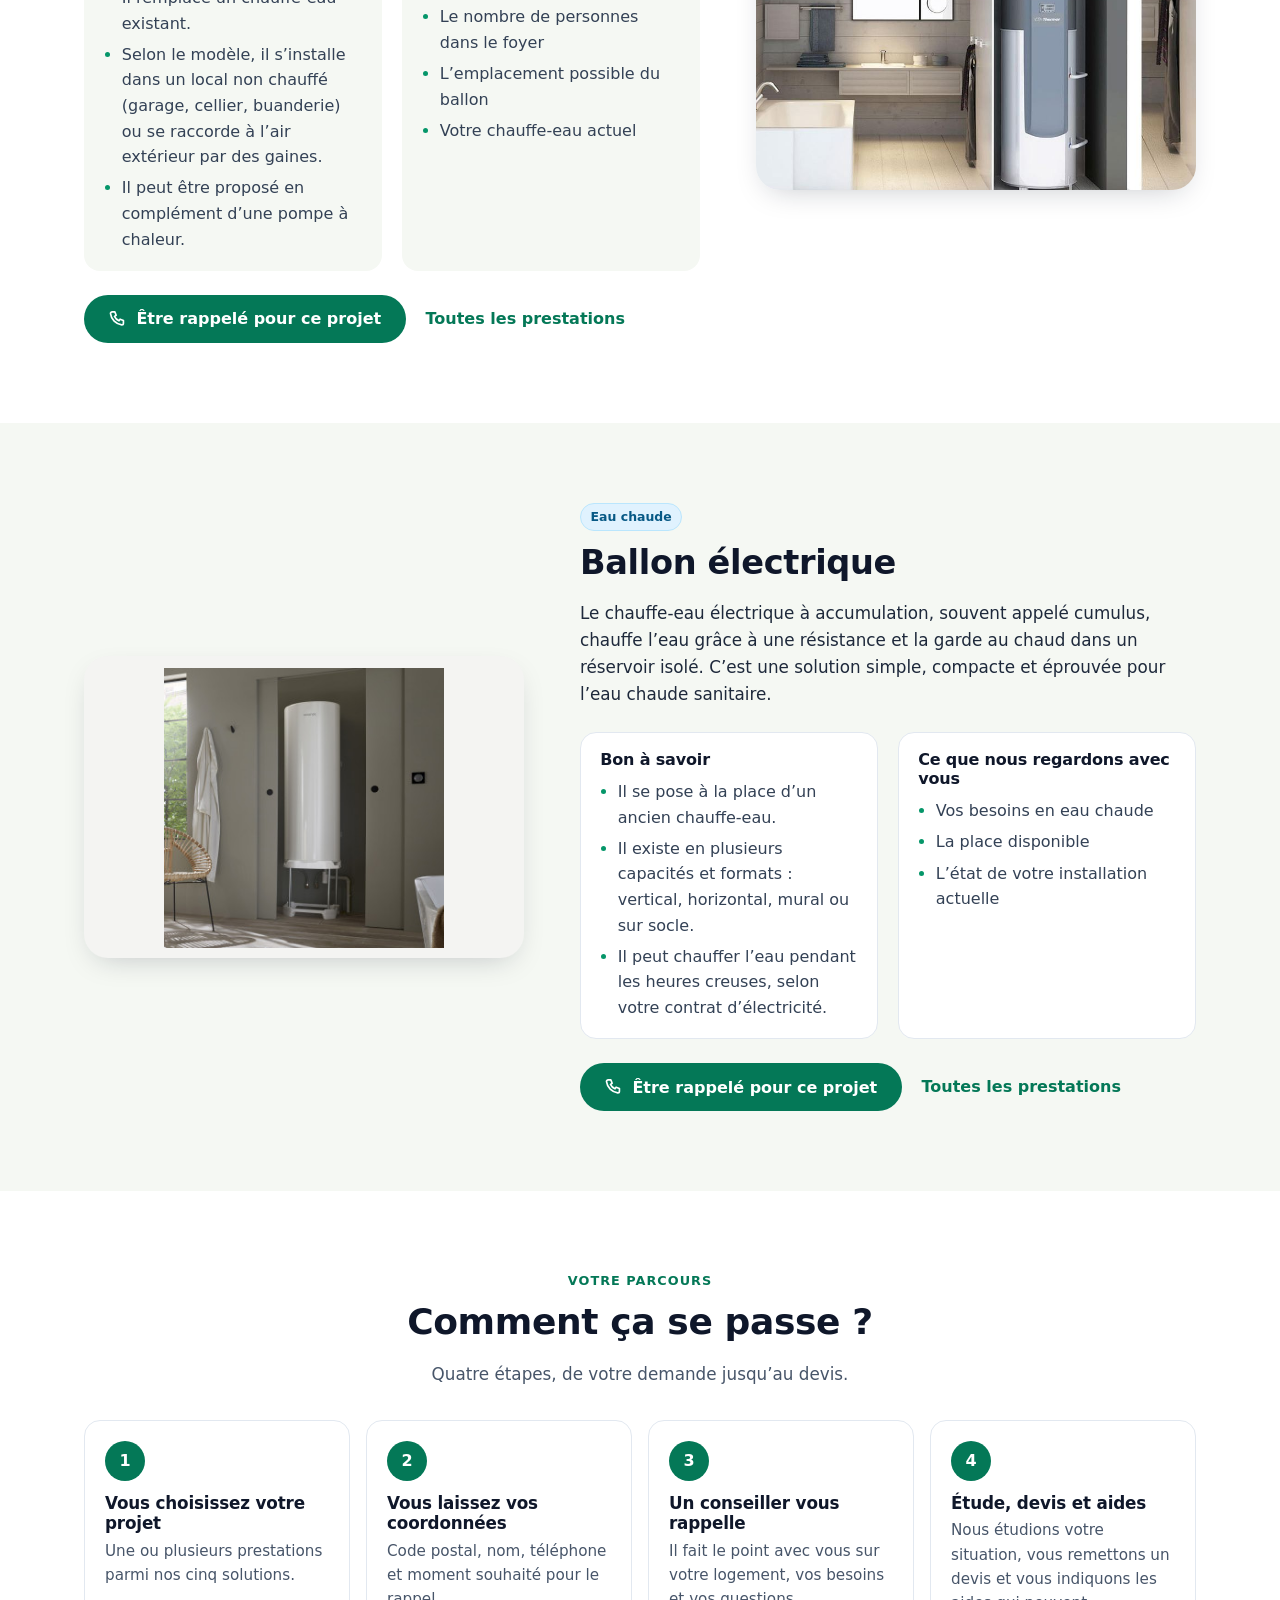
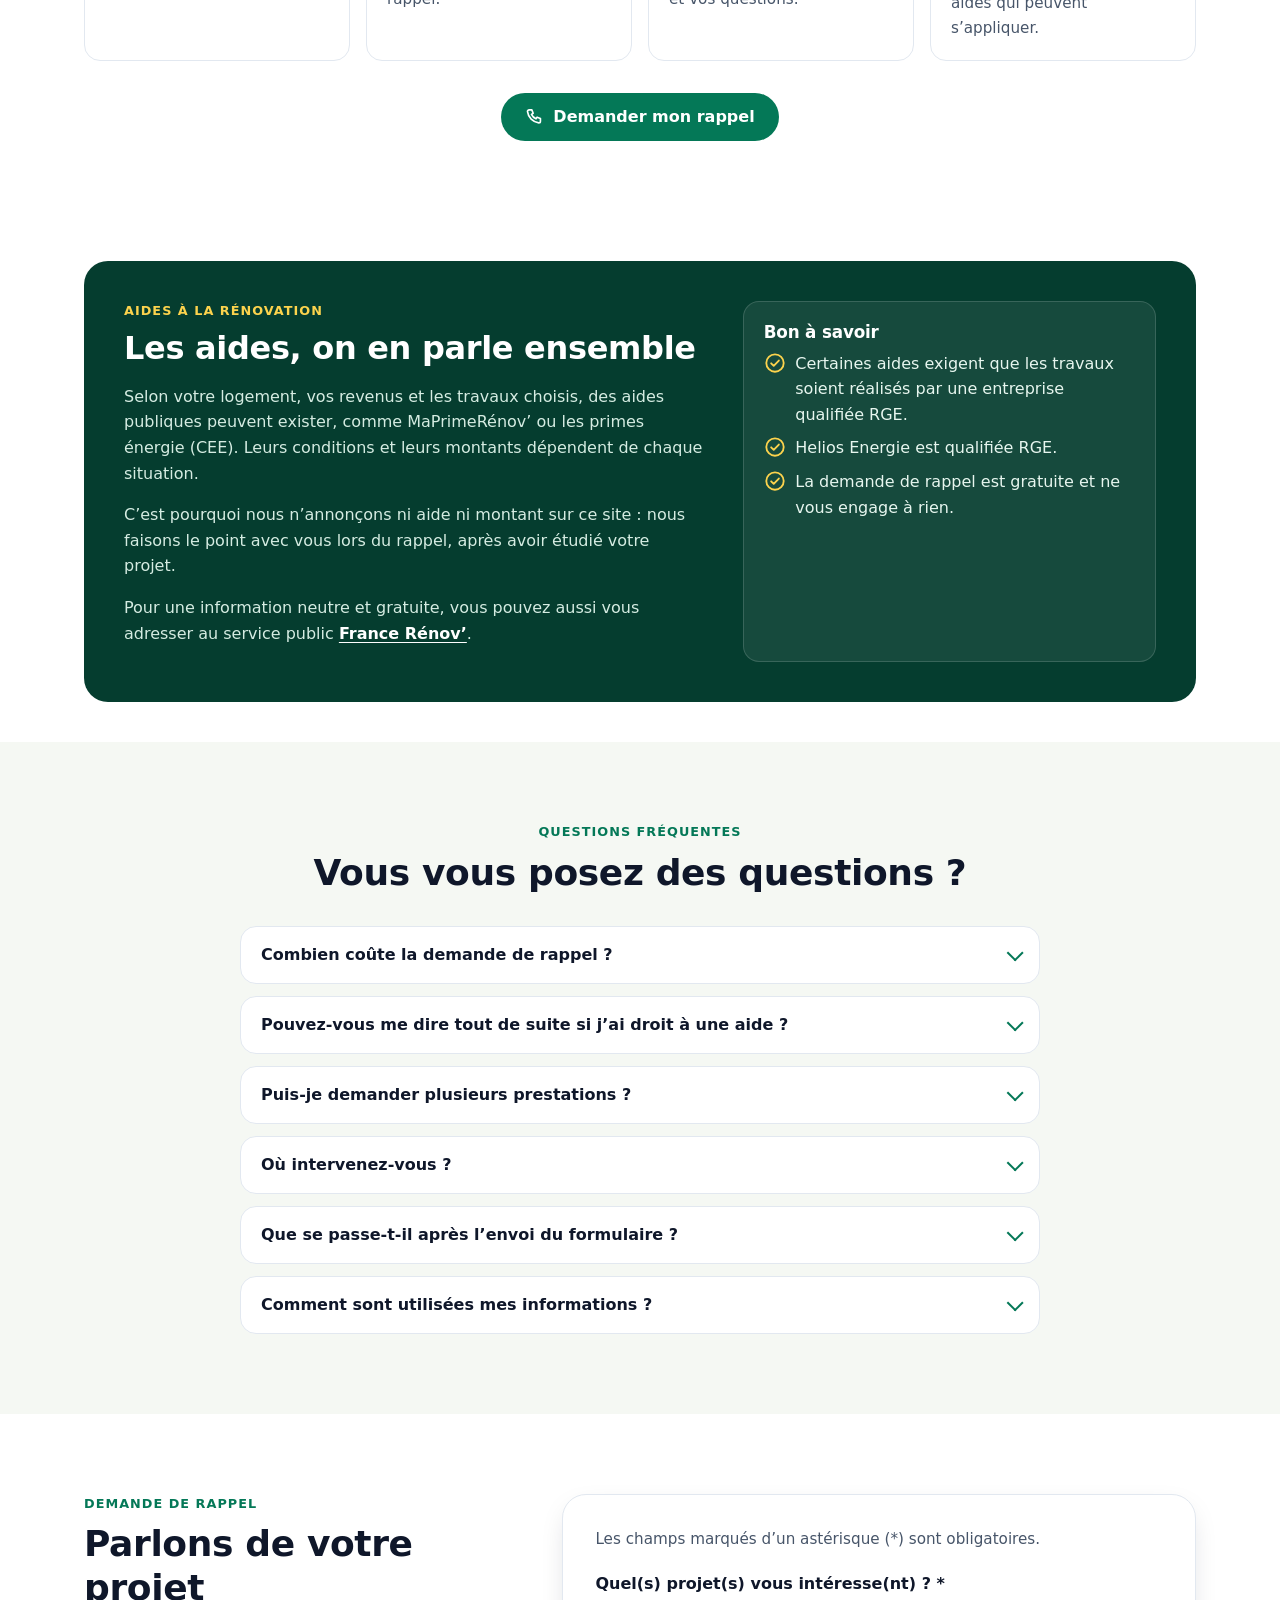
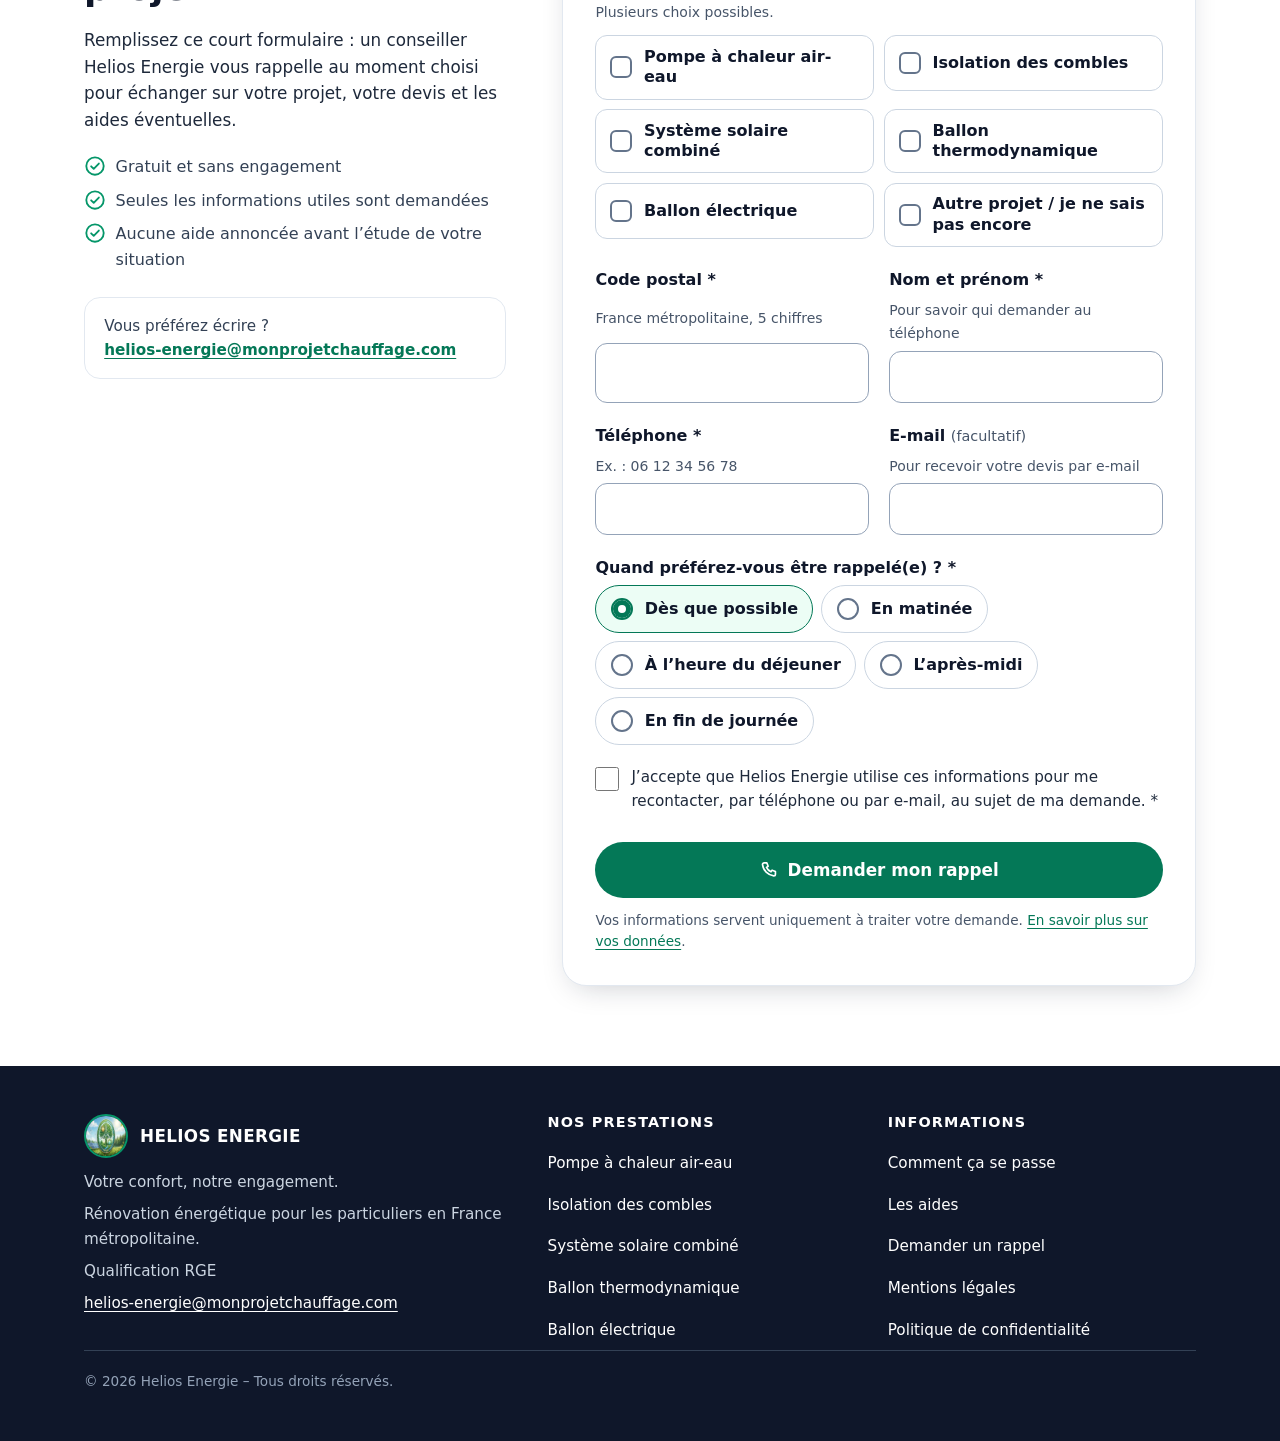
==== commit 68d7e515: "Mention RGE sans numéro à compléter" ====
--- a/index.html
+++ b/index.html
@@ -441,7 +441,7 @@
             <h3>Bon à savoir</h3>
             <ul class="checklist">
               <li><svg aria-hidden="true"><use href="#i-check"/></svg><span>Certaines aides exigent que les travaux soient réalisés par une entreprise qualifiée RGE.</span></li>
-              <li><svg aria-hidden="true"><use href="#i-check"/></svg><span>Helios Energie est qualifiée RGE, qualification n°&nbsp;<span class="todo">à&nbsp;compléter</span>.</span></li>
+              <li><svg aria-hidden="true"><use href="#i-check"/></svg><span>Helios Energie est qualifiée RGE.</span></li>
               <li><svg aria-hidden="true"><use href="#i-check"/></svg><span>La demande de rappel est gratuite et ne vous engage à rien.</span></li>
             </ul>
           </div>
@@ -618,7 +618,7 @@
           </div>
           <p>Votre confort, notre engagement.</p>
           <p>Rénovation énergétique pour les particuliers en France métropolitaine.</p>
-          <p>Qualification RGE n°&nbsp;<span class="todo">à&nbsp;compléter</span></p>
+          <p>Qualification RGE</p>
           <p><a href="mailto:helios-energie@monprojetchauffage.com">helios-energie@monprojetchauffage.com</a></p>
         </div>
         <nav aria-labelledby="footer-prestations">
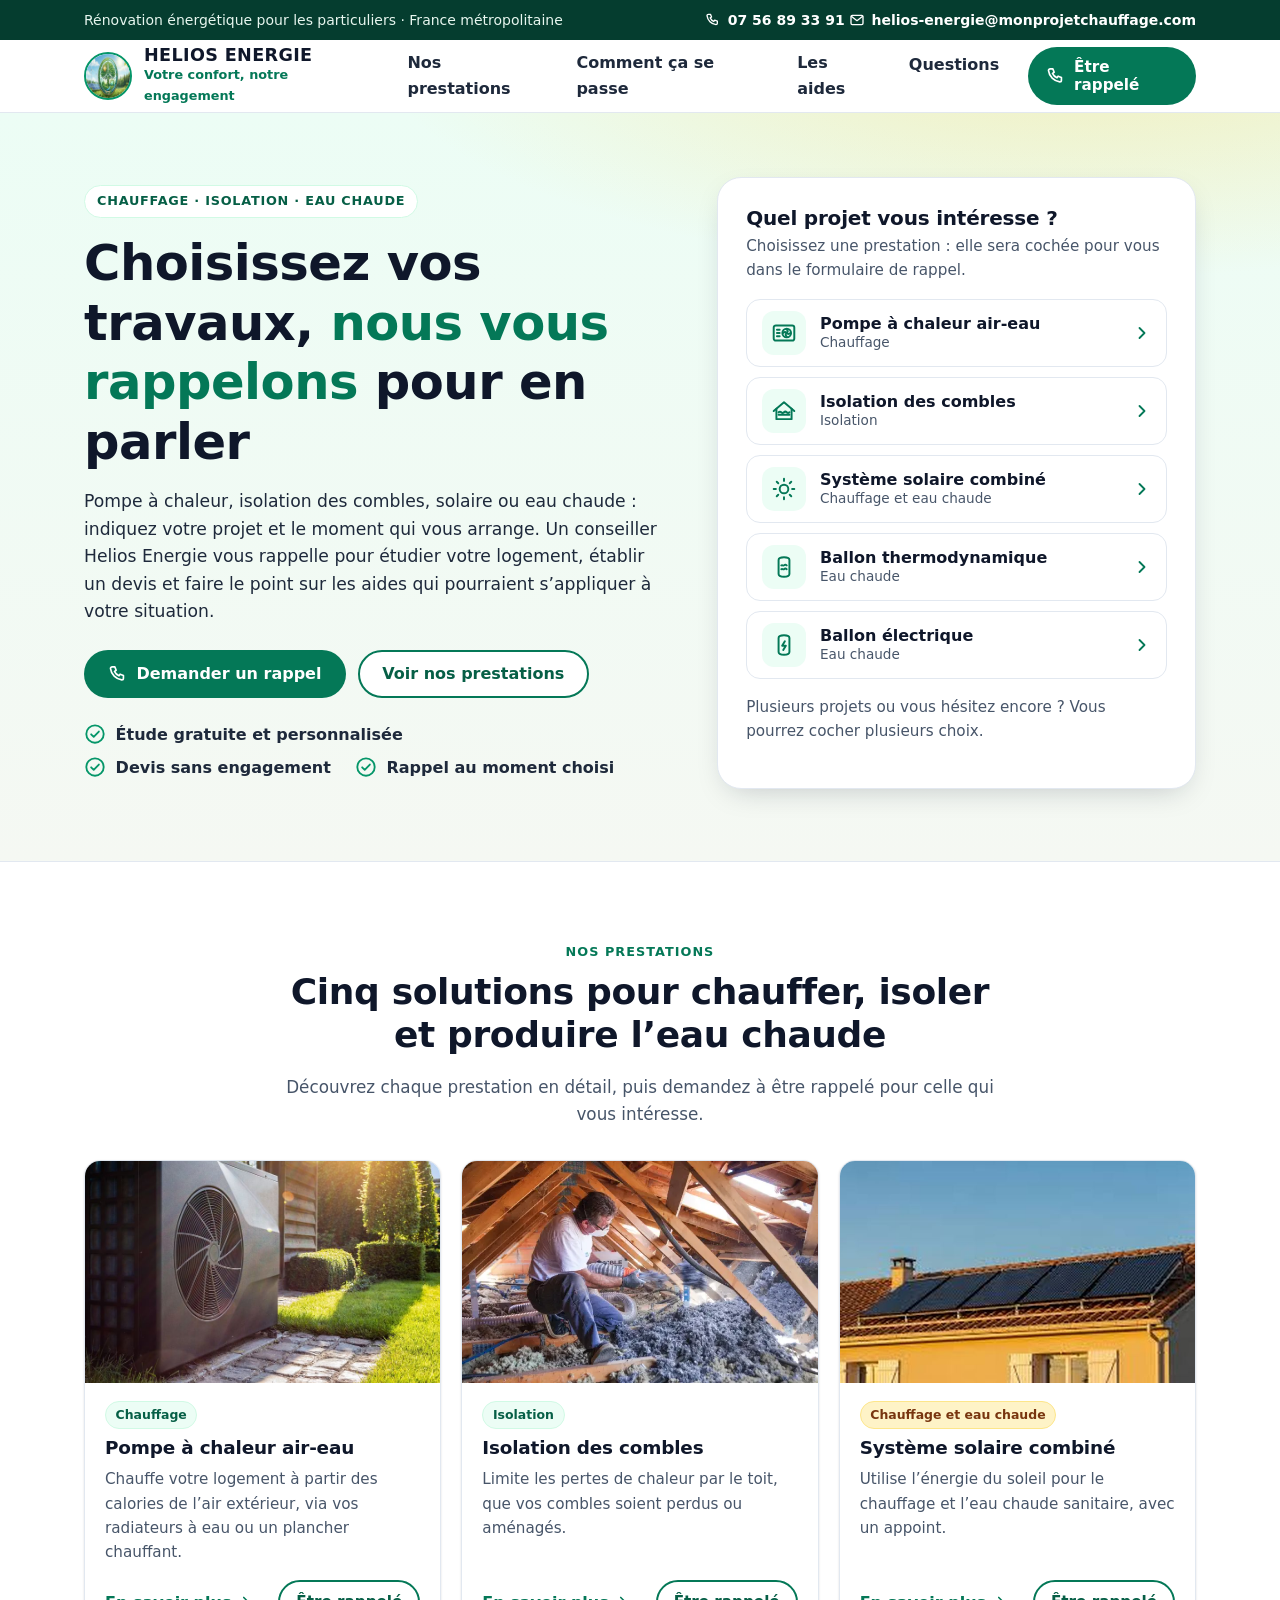
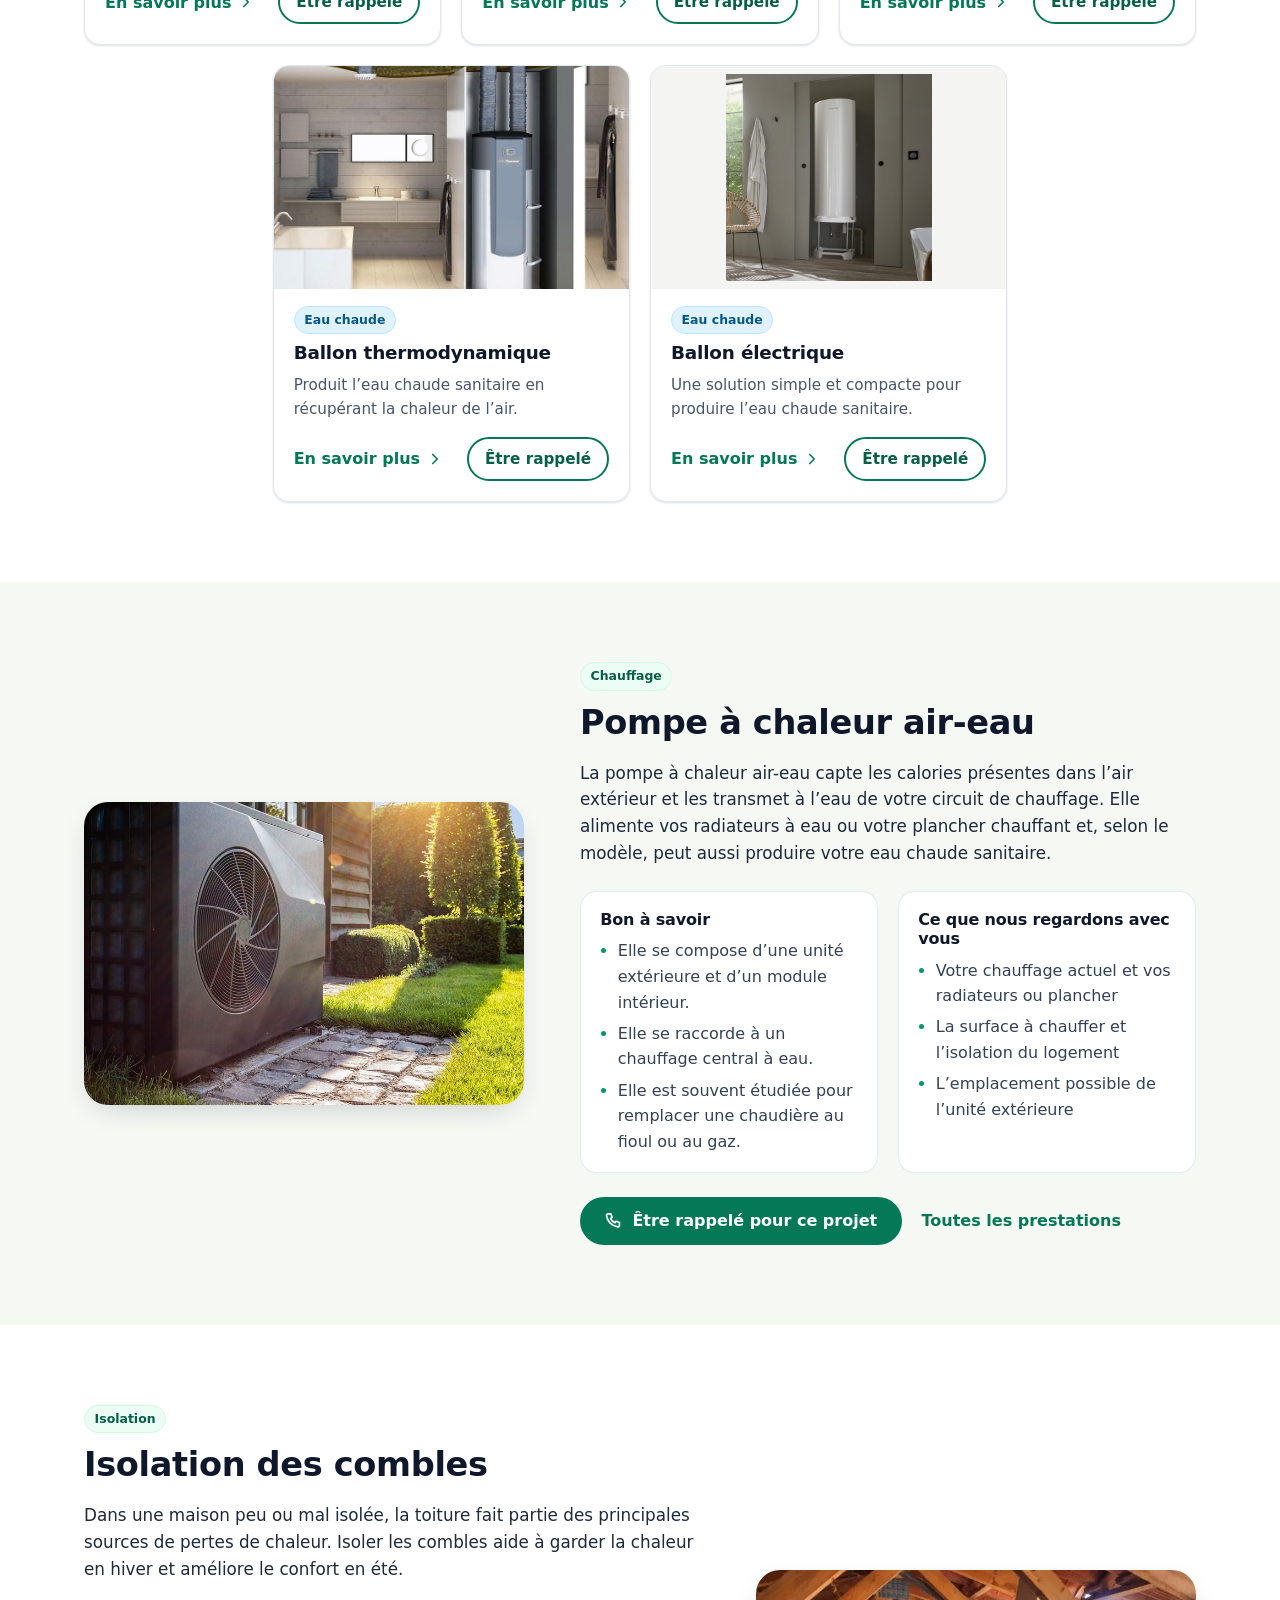
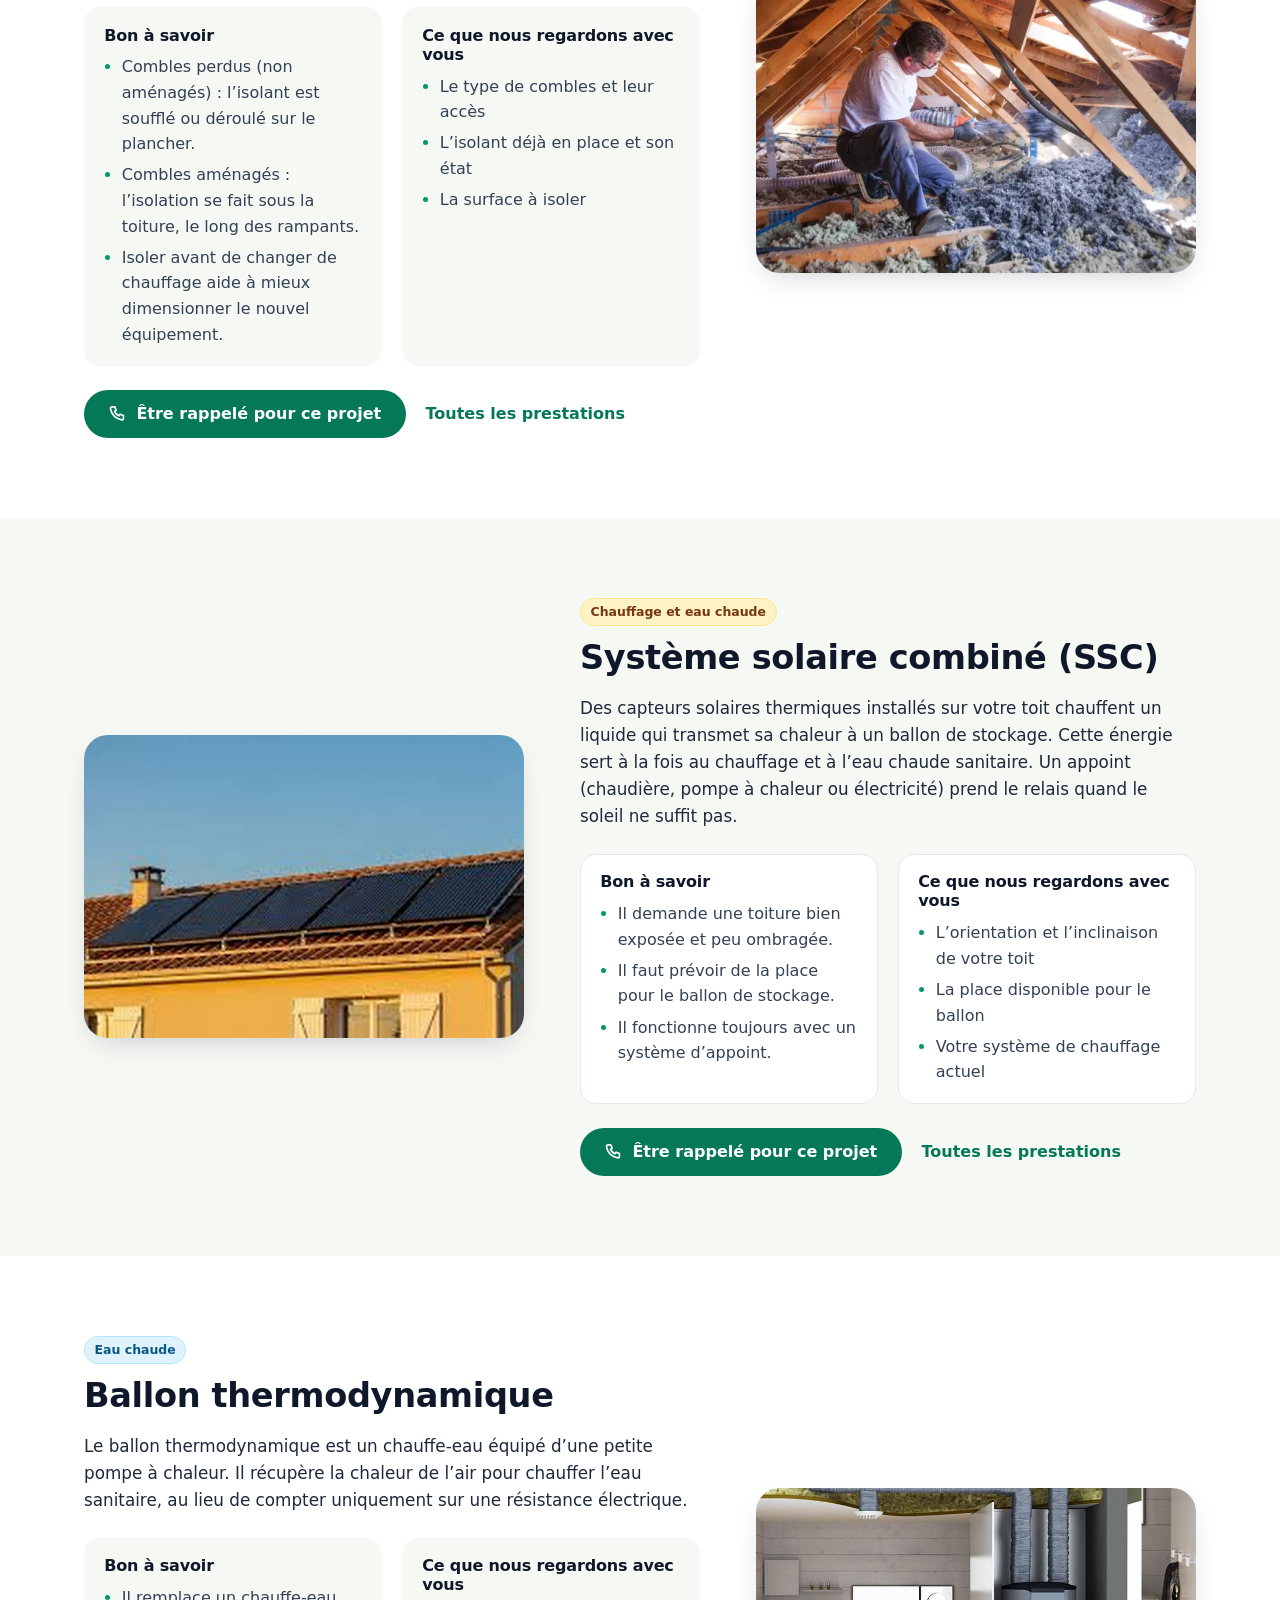
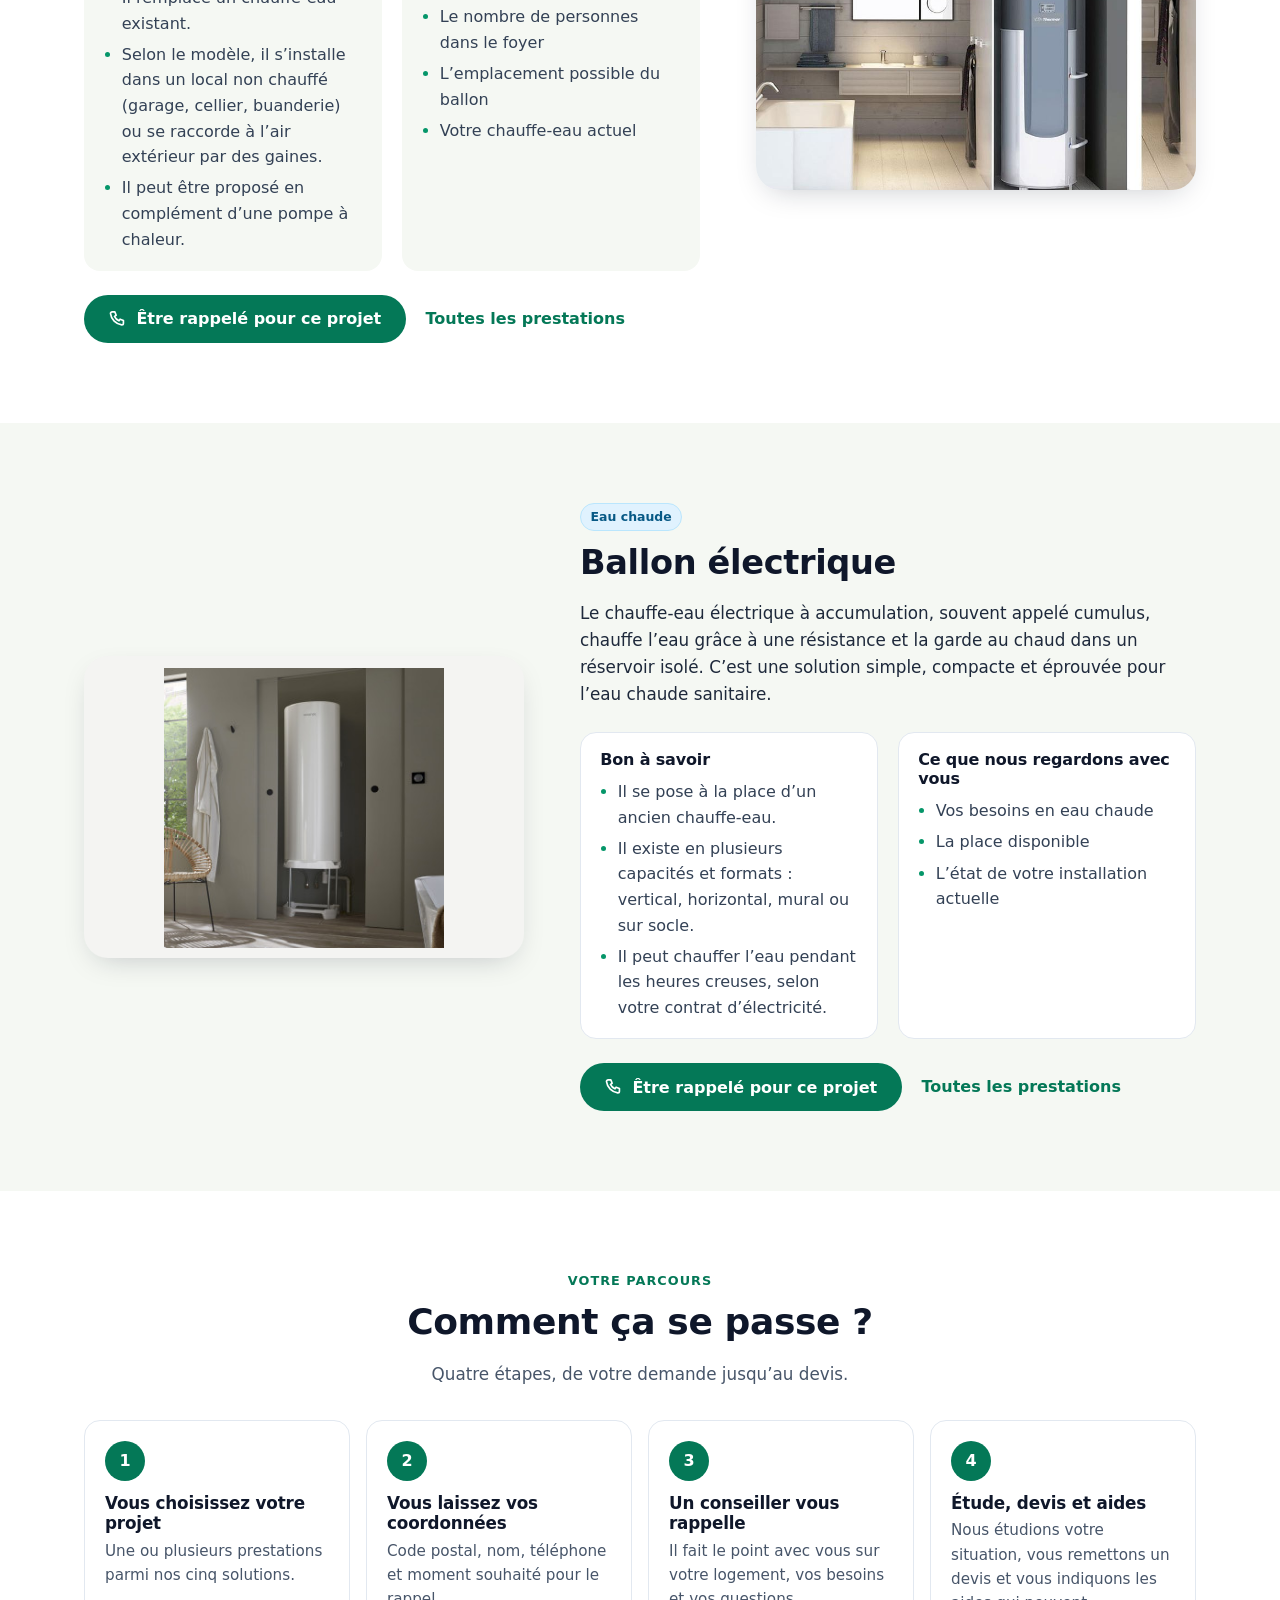
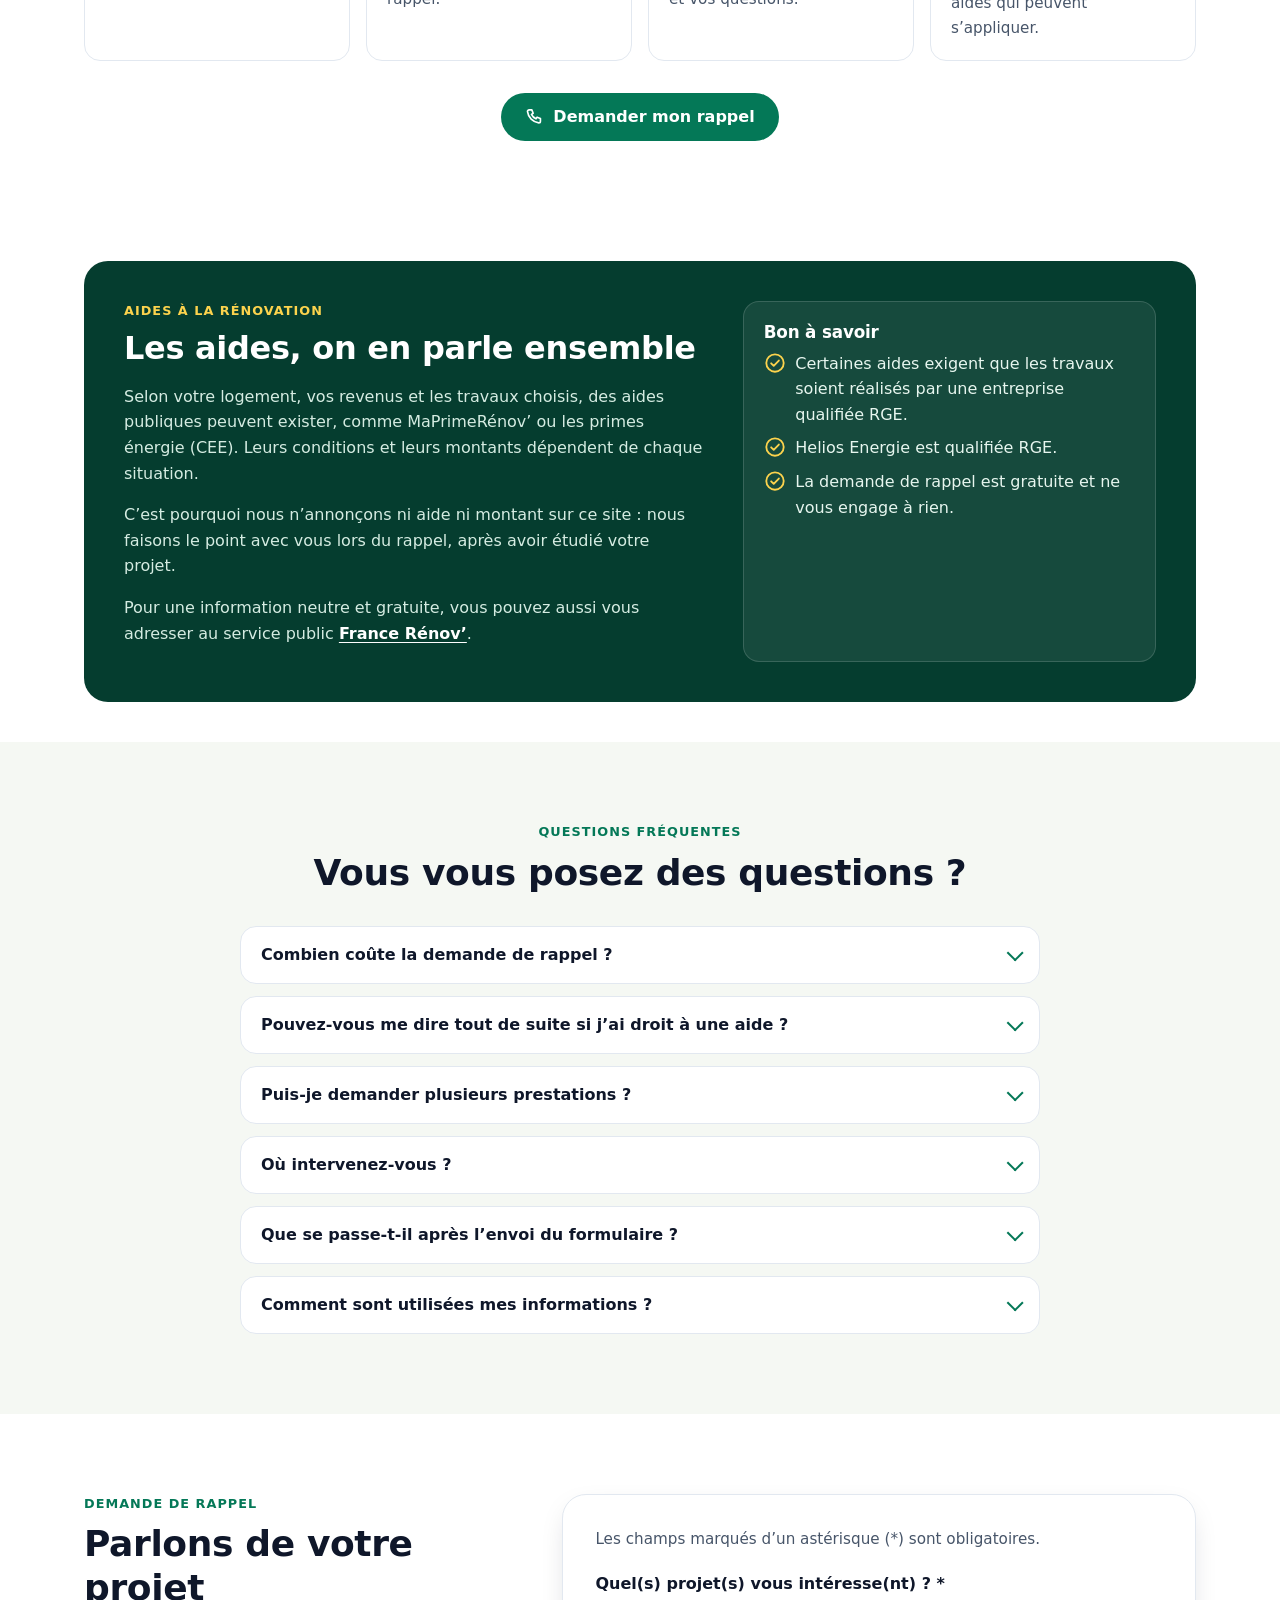
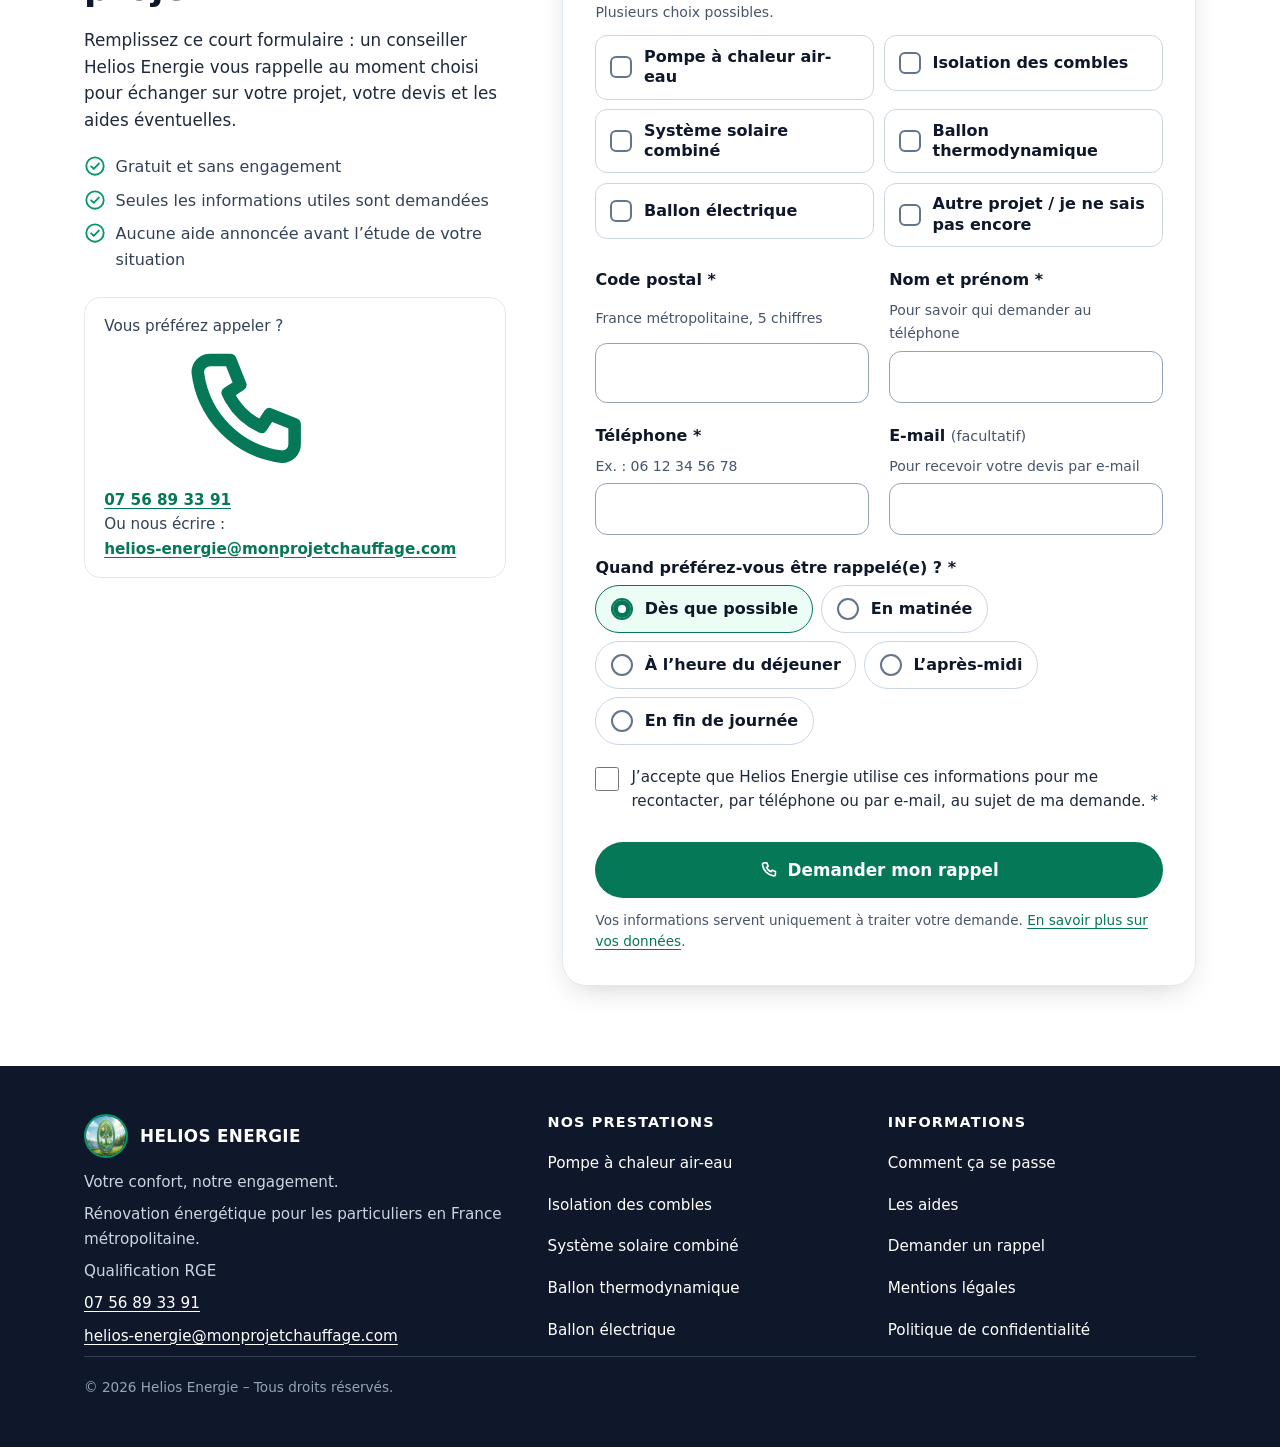
==== commit b40d1ac6: "Ajout du numéro 07 56 89 33 91 et animation douce des photos (pages) Numéro cliquable (tel:+33756893" ====
--- a/index.html
+++ b/index.html
@@ -41,7 +41,10 @@
   <aside class="topbar" aria-label="Coordonnées">
     <div class="container">
       <p class="topbar__info">Rénovation énergétique pour les particuliers · France métropolitaine</p>
-      <a href="mailto:helios-energie@monprojetchauffage.com"><svg aria-hidden="true"><use href="#i-mail"/></svg>helios-energie@monprojetchauffage.com</a>
+      <div class="topbar__links">
+        <a class="topbar__phone" href="tel:+33756893391"><svg aria-hidden="true"><use href="#i-phone"/></svg>07&nbsp;56&nbsp;89&nbsp;33&nbsp;91</a>
+        <a class="topbar__mail" href="mailto:helios-energie@monprojetchauffage.com"><svg aria-hidden="true"><use href="#i-mail"/></svg>helios-energie@monprojetchauffage.com</a>
+      </div>
     </div>
   </aside>
 
@@ -82,6 +85,7 @@
           <li><a href="#faq">Questions fréquentes</a></li>
         </ul>
         <a class="btn btn-primary btn-block" href="#demande"><svg aria-hidden="true"><use href="#i-phone"/></svg>Demander un rappel</a>
+        <a class="btn btn-secondary btn-block mobile-menu__call" href="tel:+33756893391"><svg aria-hidden="true"><use href="#i-phone"/></svg>Appeler le 07&nbsp;56&nbsp;89&nbsp;33&nbsp;91</a>
       </div>
     </nav>
   </header>
@@ -152,7 +156,7 @@
         <ul class="offer-grid">
           <li>
             <article class="offer-card">
-              <div class="offer-card__media"><img src="assets/pompe-a-chaleur-air-eau.jpg" alt="Unité extérieure d’une pompe à chaleur air-eau dans un jardin" width="800" height="581" loading="lazy"></div>
+              <div class="reveal offer-card__media"><img src="assets/pompe-a-chaleur-air-eau.jpg" alt="Unité extérieure d’une pompe à chaleur air-eau dans un jardin" width="800" height="581" loading="lazy"></div>
               <div class="offer-card__body">
                 <span class="tag">Chauffage</span>
                 <h3>Pompe à chaleur air-eau</h3>
@@ -166,7 +170,7 @@
           </li>
           <li>
             <article class="offer-card">
-              <div class="offer-card__media"><img src="assets/isolation-combles.webp" alt="Professionnel soufflant de l’isolant en vrac sur le plancher des combles" width="640" height="480" loading="lazy"></div>
+              <div class="reveal offer-card__media"><img src="assets/isolation-combles.webp" alt="Professionnel soufflant de l’isolant en vrac sur le plancher des combles" width="640" height="480" loading="lazy"></div>
               <div class="offer-card__body">
                 <span class="tag">Isolation</span>
                 <h3>Isolation des combles</h3>
@@ -180,7 +184,7 @@
           </li>
           <li>
             <article class="offer-card">
-              <div class="offer-card__media"><img src="assets/systeme-solaire-combine.jpg" alt="Capteurs solaires thermiques installés sur le toit d’une maison" width="800" height="436" loading="lazy"></div>
+              <div class="reveal offer-card__media"><img src="assets/systeme-solaire-combine.jpg" alt="Capteurs solaires thermiques installés sur le toit d’une maison" width="800" height="436" loading="lazy"></div>
               <div class="offer-card__body">
                 <span class="tag tag--sun">Chauffage et eau chaude</span>
                 <h3>Système solaire combiné</h3>
@@ -194,7 +198,7 @@
           </li>
           <li>
             <article class="offer-card">
-              <div class="offer-card__media"><img src="assets/ballon-thermodynamique.jpg" alt="Ballon thermodynamique installé dans un logement" width="800" height="587" loading="lazy"></div>
+              <div class="reveal offer-card__media"><img src="assets/ballon-thermodynamique.jpg" alt="Ballon thermodynamique installé dans un logement" width="800" height="587" loading="lazy"></div>
               <div class="offer-card__body">
                 <span class="tag tag--water">Eau chaude</span>
                 <h3>Ballon thermodynamique</h3>
@@ -208,7 +212,7 @@
           </li>
           <li>
             <article class="offer-card">
-              <div class="offer-card__media offer-card__media--contain"><img src="assets/ballon-electrique.jpg" alt="Ballon électrique vertical installé dans une salle de bain" width="305" height="305" loading="lazy"></div>
+              <div class="reveal offer-card__media offer-card__media--contain"><img src="assets/ballon-electrique.jpg" alt="Ballon électrique vertical installé dans une salle de bain" width="305" height="305" loading="lazy"></div>
               <div class="offer-card__body">
                 <span class="tag tag--water">Eau chaude</span>
                 <h3>Ballon électrique</h3>
@@ -227,7 +231,7 @@
     <!-- ===================== Prestation 1 : PAC air-eau ===================== -->
     <section class="section section--soft service" id="pompe-a-chaleur-air-eau" aria-labelledby="titre-pac">
       <div class="container">
-        <div class="service__media"><img src="assets/pompe-a-chaleur-air-eau.jpg" alt="Pompe à chaleur air-eau installée à l’extérieur d’une maison" width="800" height="581" loading="lazy"></div>
+        <div class="reveal service__media"><img src="assets/pompe-a-chaleur-air-eau.jpg" alt="Pompe à chaleur air-eau installée à l’extérieur d’une maison" width="800" height="581" loading="lazy"></div>
         <div>
           <span class="tag">Chauffage</span>
           <h2 id="titre-pac">Pompe à chaleur air-eau</h2>
@@ -261,7 +265,7 @@
     <!-- ===================== Prestation 2 : Isolation des combles ===================== -->
     <section class="section service service--reverse" id="isolation-des-combles" aria-labelledby="titre-combles">
       <div class="container">
-        <div class="service__media"><img src="assets/isolation-combles.webp" alt="Isolant en vrac soufflé sur le plancher de combles perdus, entre les fermettes de la charpente" width="640" height="480" loading="lazy"></div>
+        <div class="reveal service__media"><img src="assets/isolation-combles.webp" alt="Isolant en vrac soufflé sur le plancher de combles perdus, entre les fermettes de la charpente" width="640" height="480" loading="lazy"></div>
         <div>
           <span class="tag">Isolation</span>
           <h2 id="titre-combles">Isolation des combles</h2>
@@ -295,7 +299,7 @@
     <!-- ===================== Prestation 3 : Système solaire combiné ===================== -->
     <section class="section section--soft service" id="systeme-solaire-combine" aria-labelledby="titre-ssc">
       <div class="container">
-        <div class="service__media"><img src="assets/systeme-solaire-combine.jpg" alt="Capteurs solaires thermiques posés sur une toiture en tuiles" width="800" height="436" loading="lazy"></div>
+        <div class="reveal service__media"><img src="assets/systeme-solaire-combine.jpg" alt="Capteurs solaires thermiques posés sur une toiture en tuiles" width="800" height="436" loading="lazy"></div>
         <div>
           <span class="tag tag--sun">Chauffage et eau chaude</span>
           <h2 id="titre-ssc">Système solaire combiné (SSC)</h2>
@@ -329,7 +333,7 @@
     <!-- ===================== Prestation 4 : Ballon thermodynamique ===================== -->
     <section class="section service service--reverse" id="ballon-thermodynamique" aria-labelledby="titre-thermo">
       <div class="container">
-        <div class="service__media"><img src="assets/ballon-thermodynamique.jpg" alt="Ballon thermodynamique installé dans une pièce d’eau" width="800" height="587" loading="lazy"></div>
+        <div class="reveal service__media"><img src="assets/ballon-thermodynamique.jpg" alt="Ballon thermodynamique installé dans une pièce d’eau" width="800" height="587" loading="lazy"></div>
         <div>
           <span class="tag tag--water">Eau chaude</span>
           <h2 id="titre-thermo">Ballon thermodynamique</h2>
@@ -363,7 +367,7 @@
     <!-- ===================== Prestation 5 : Ballon électrique ===================== -->
     <section class="section section--soft service" id="ballon-electrique" aria-labelledby="titre-electrique">
       <div class="container">
-        <div class="service__media service__media--contain"><img src="assets/ballon-electrique.jpg" alt="Ballon électrique vertical fixé au mur d’une salle de bain" width="305" height="305" loading="lazy"></div>
+        <div class="reveal service__media service__media--contain"><img src="assets/ballon-electrique.jpg" alt="Ballon électrique vertical fixé au mur d’une salle de bain" width="305" height="305" loading="lazy"></div>
         <div>
           <span class="tag tag--water">Eau chaude</span>
           <h2 id="titre-electrique">Ballon électrique</h2>
@@ -498,7 +502,8 @@
             <li><svg aria-hidden="true"><use href="#i-check"/></svg>Aucune aide annoncée avant l’étude de votre situation</li>
           </ul>
           <div class="contact__mail">
-            <p>Vous préférez écrire&nbsp;?<br><a href="mailto:helios-energie@monprojetchauffage.com">helios-energie@<wbr>monprojetchauffage.com</a></p>
+            <p>Vous préférez appeler&nbsp;?<br><a class="contact__phone" href="tel:+33756893391"><svg aria-hidden="true"><use href="#i-phone"/></svg>07&nbsp;56&nbsp;89&nbsp;33&nbsp;91</a></p>
+            <p>Ou nous écrire&nbsp;:<br><a href="mailto:helios-energie@monprojetchauffage.com">helios-energie@<wbr>monprojetchauffage.com</a></p>
           </div>
         </div>
 
@@ -601,7 +606,7 @@
               <dt>Moment souhaité pour le rappel</dt><dd id="recap-moment"></dd>
               <dt>Numéro à rappeler</dt><dd id="recap-telephone"></dd>
             </dl>
-            <p class="hint">Une question en attendant&nbsp;? Écrivez-nous à <a href="mailto:helios-energie@monprojetchauffage.com">helios-energie@monprojetchauffage.com</a>.</p>
+            <p class="hint">Une question en attendant&nbsp;? Appelez-nous au <a href="tel:+33756893391">07&nbsp;56&nbsp;89&nbsp;33&nbsp;91</a> ou écrivez-nous à <a href="mailto:helios-energie@monprojetchauffage.com">helios-energie@monprojetchauffage.com</a>.</p>
           </div>
         </div>
       </div>
@@ -619,6 +624,7 @@
           <p>Votre confort, notre engagement.</p>
           <p>Rénovation énergétique pour les particuliers en France métropolitaine.</p>
           <p>Qualification RGE</p>
+          <p><a href="tel:+33756893391">07&nbsp;56&nbsp;89&nbsp;33&nbsp;91</a></p>
           <p><a href="mailto:helios-energie@monprojetchauffage.com">helios-energie@monprojetchauffage.com</a></p>
         </div>
         <nav aria-labelledby="footer-prestations">
@@ -646,8 +652,9 @@
     </div>
   </footer>
 
-  <aside class="mobile-cta" id="mobile-cta" aria-label="Demande de rappel">
-    <a class="btn btn-primary" href="#demande"><svg aria-hidden="true"><use href="#i-phone"/></svg>Être rappelé gratuitement</a>
+  <aside class="mobile-cta" id="mobile-cta" aria-label="Contact rapide">
+    <a class="btn btn-secondary mobile-cta__call" href="tel:+33756893391"><svg aria-hidden="true"><use href="#i-phone"/></svg>Appeler</a>
+    <a class="btn btn-primary" href="#demande">Être rappelé<span class="mobile-cta__extra">&nbsp;gratuitement</span></a>
   </aside>
 </body>
 </html>
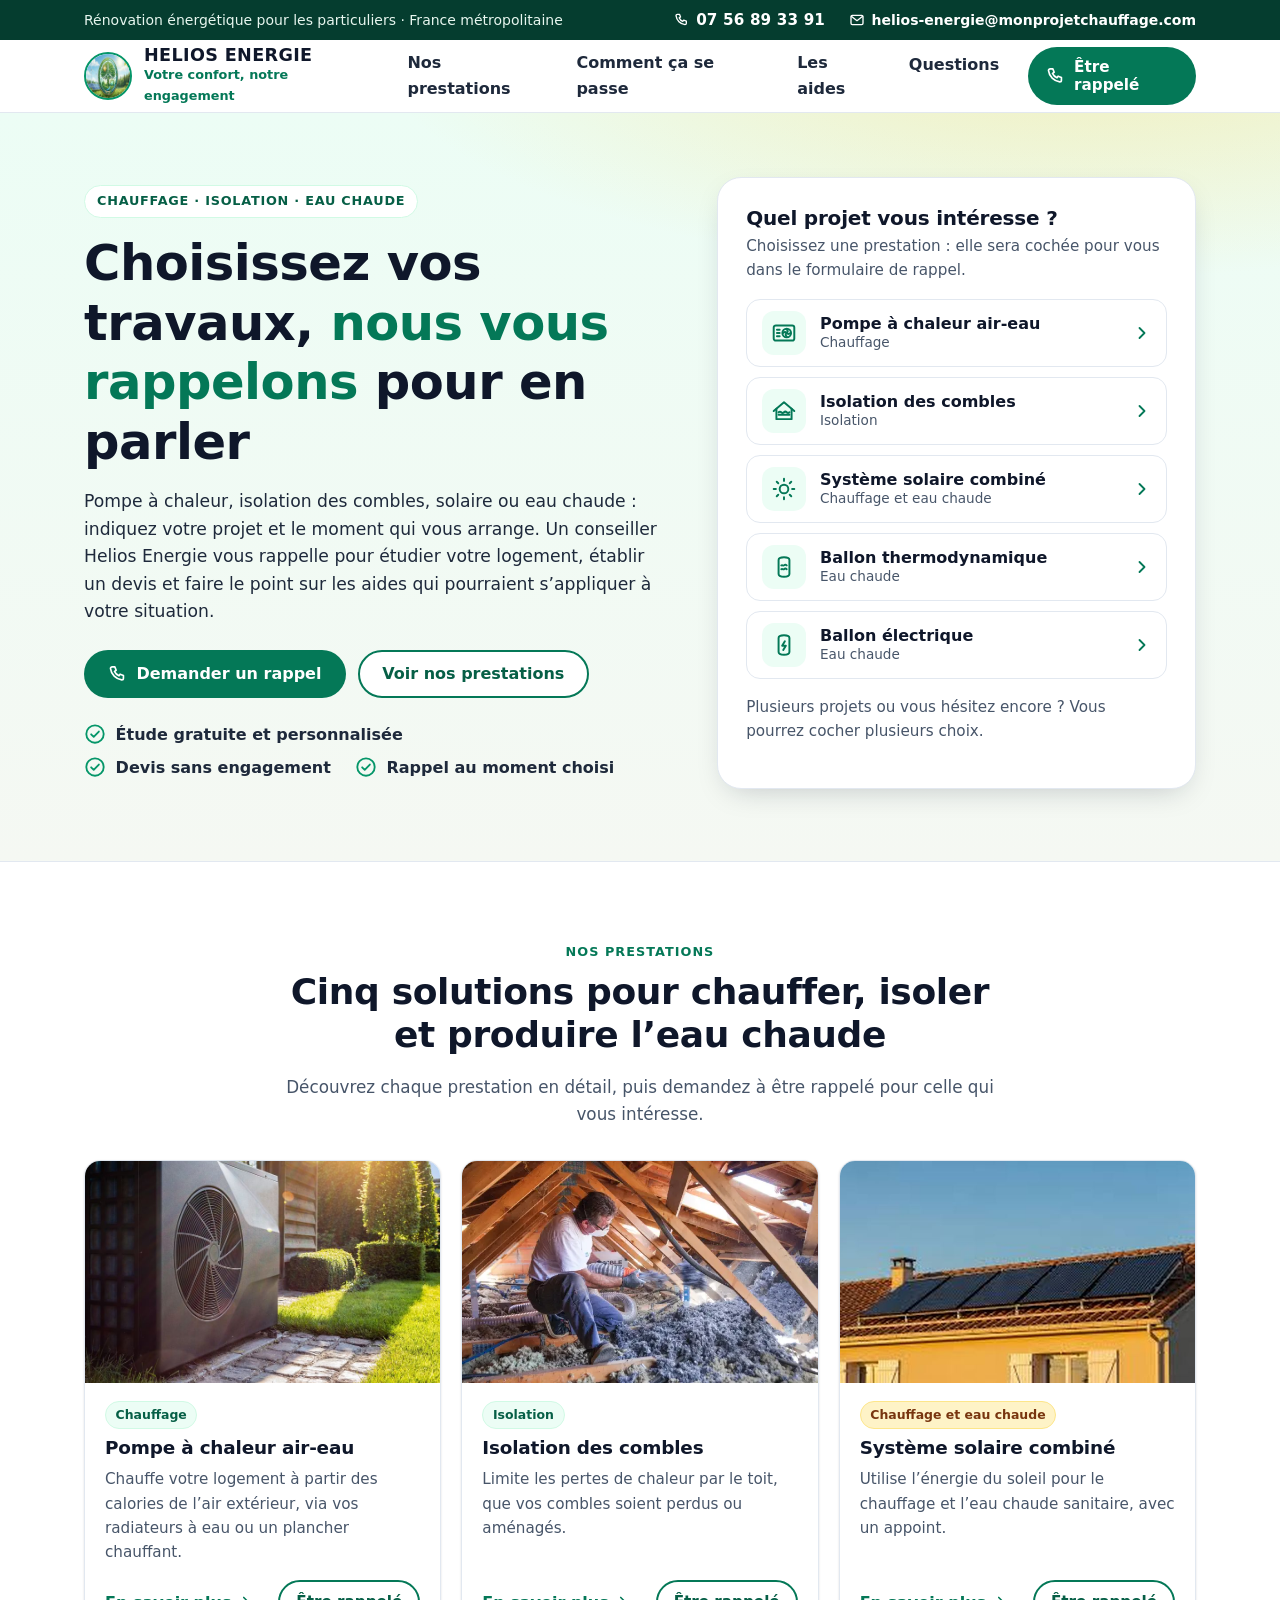
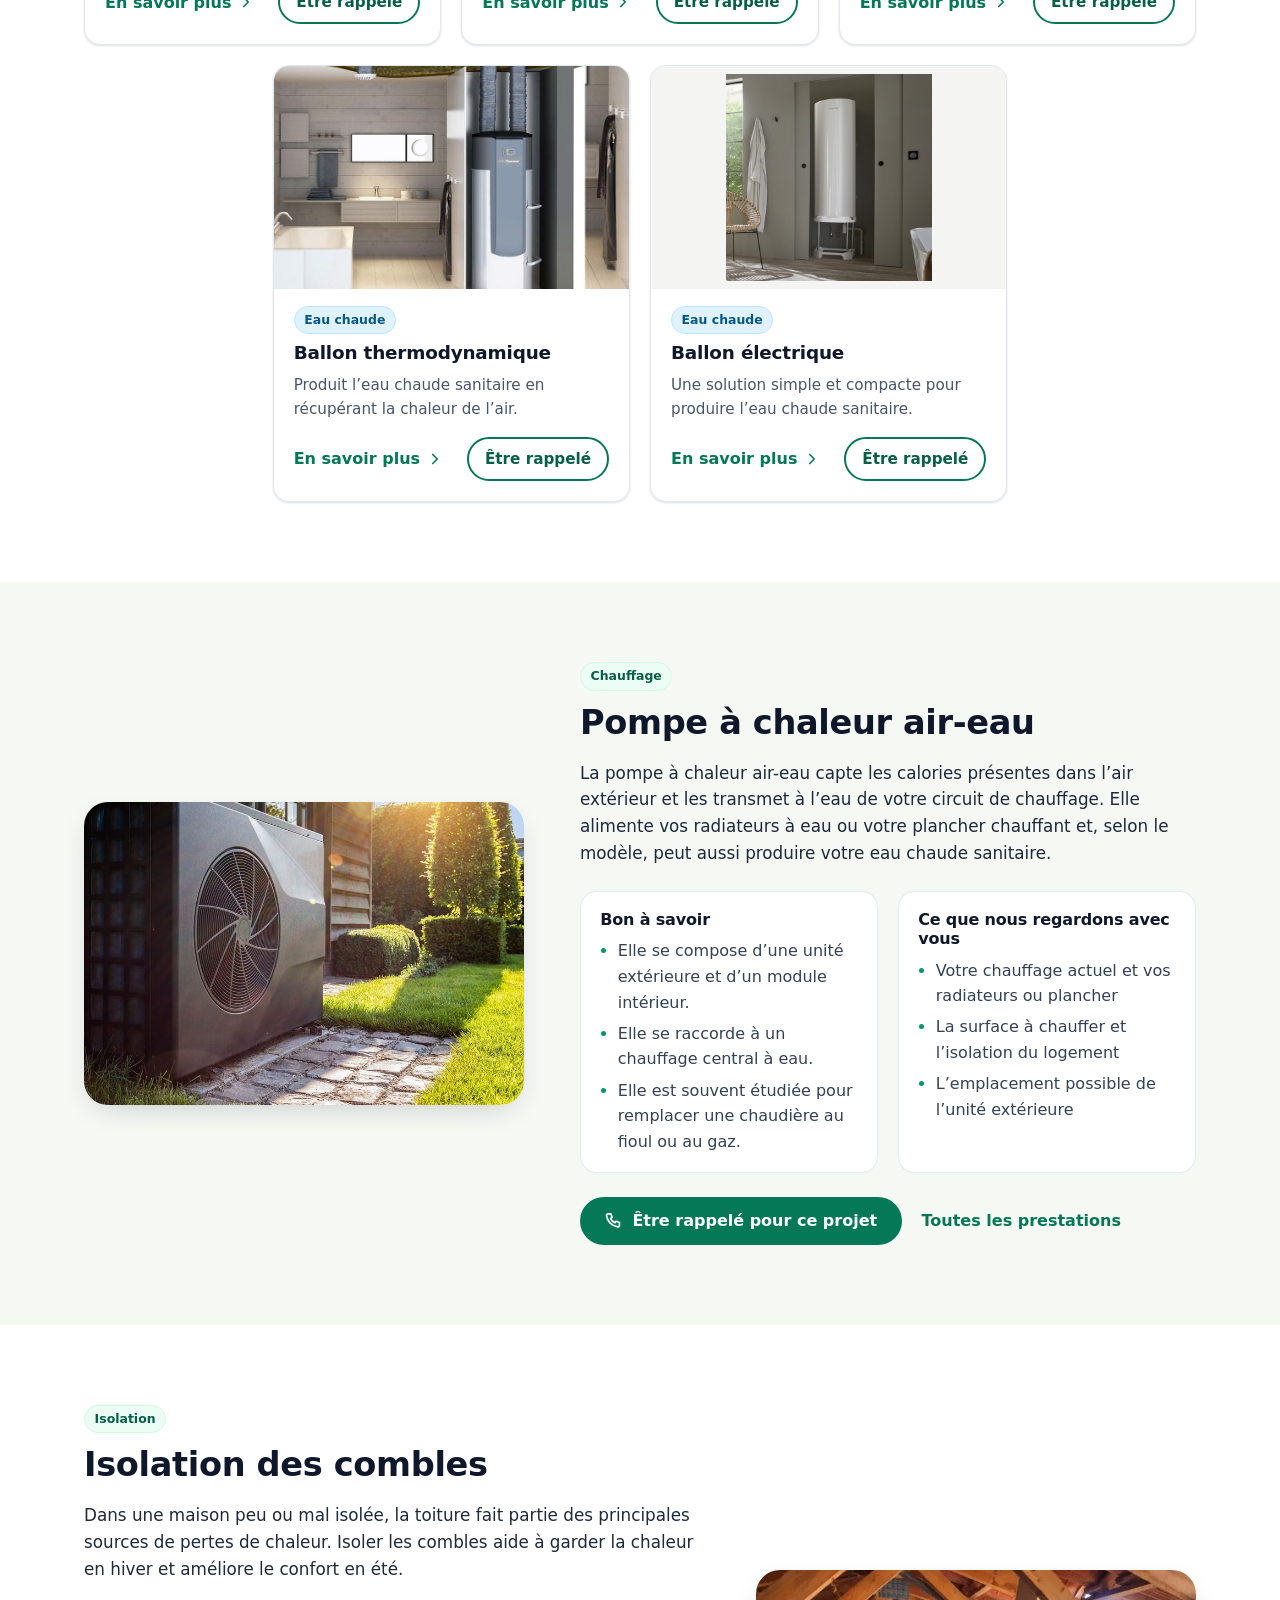
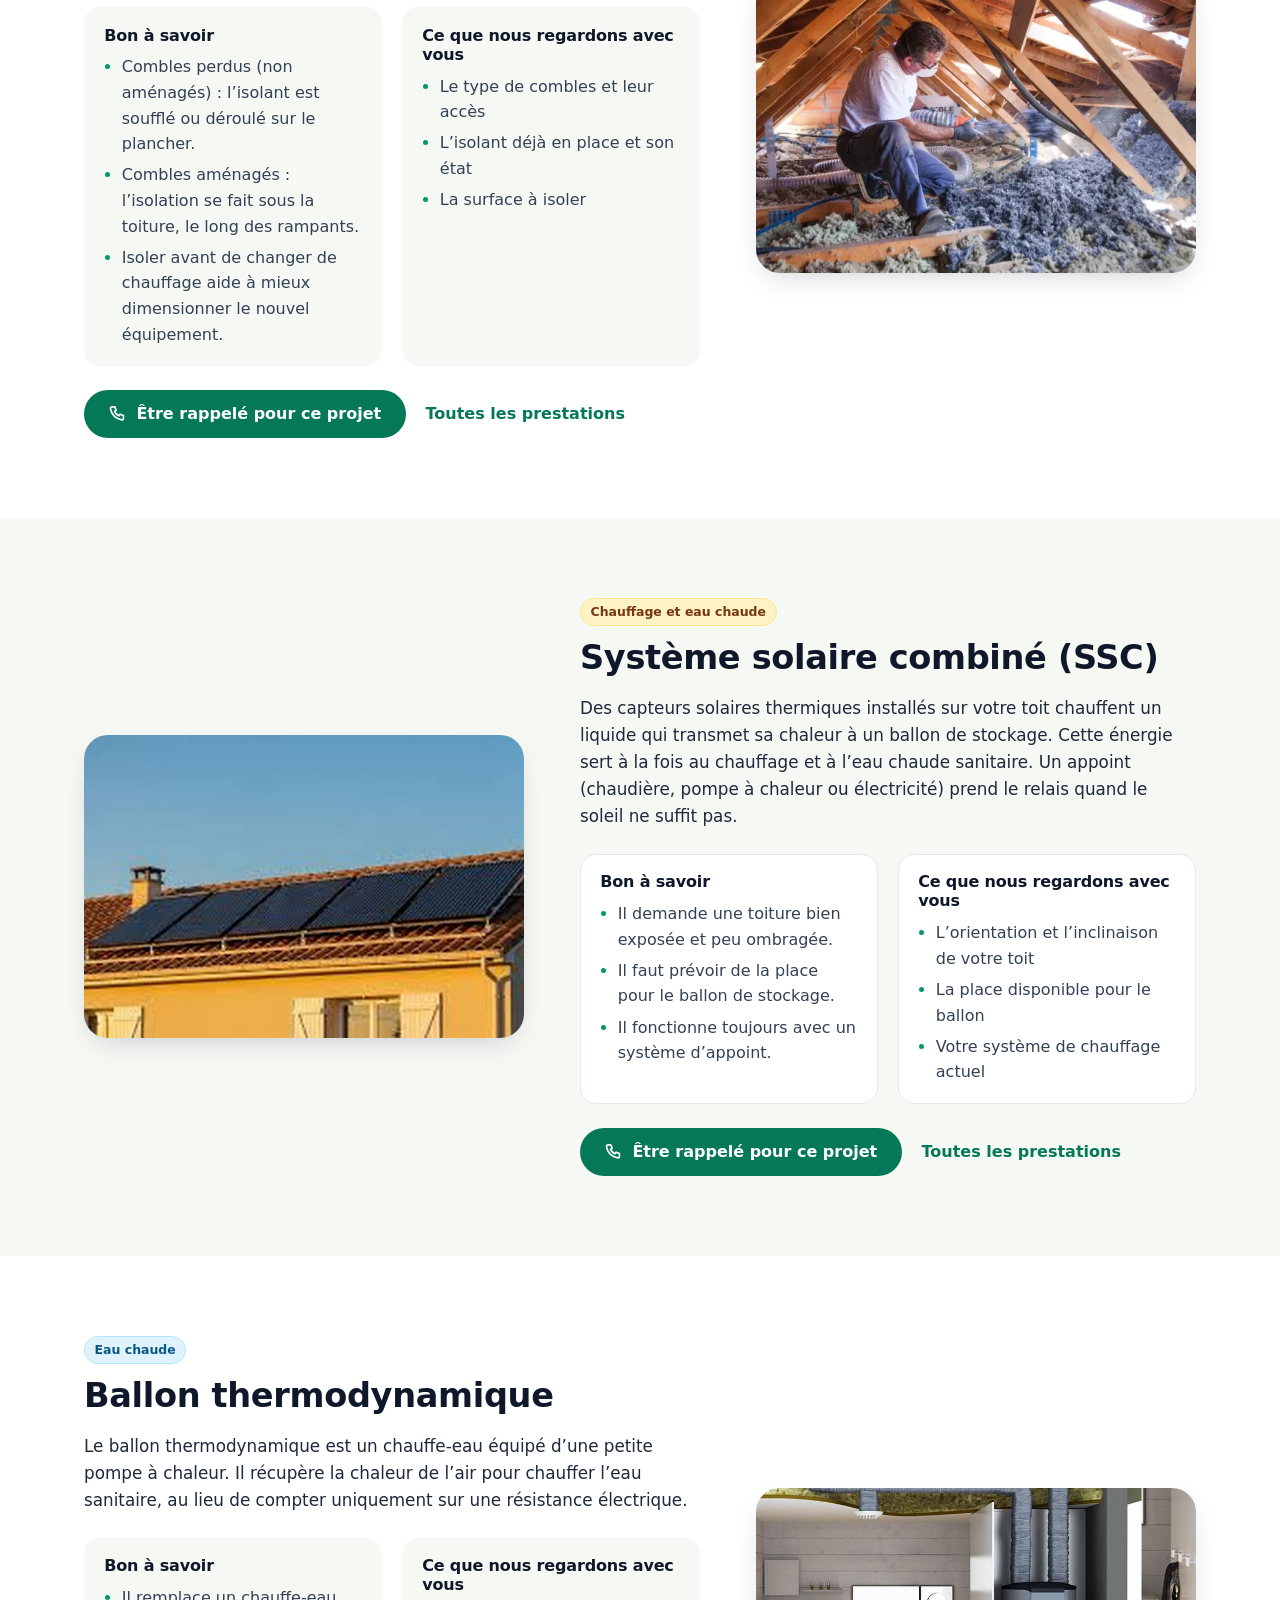
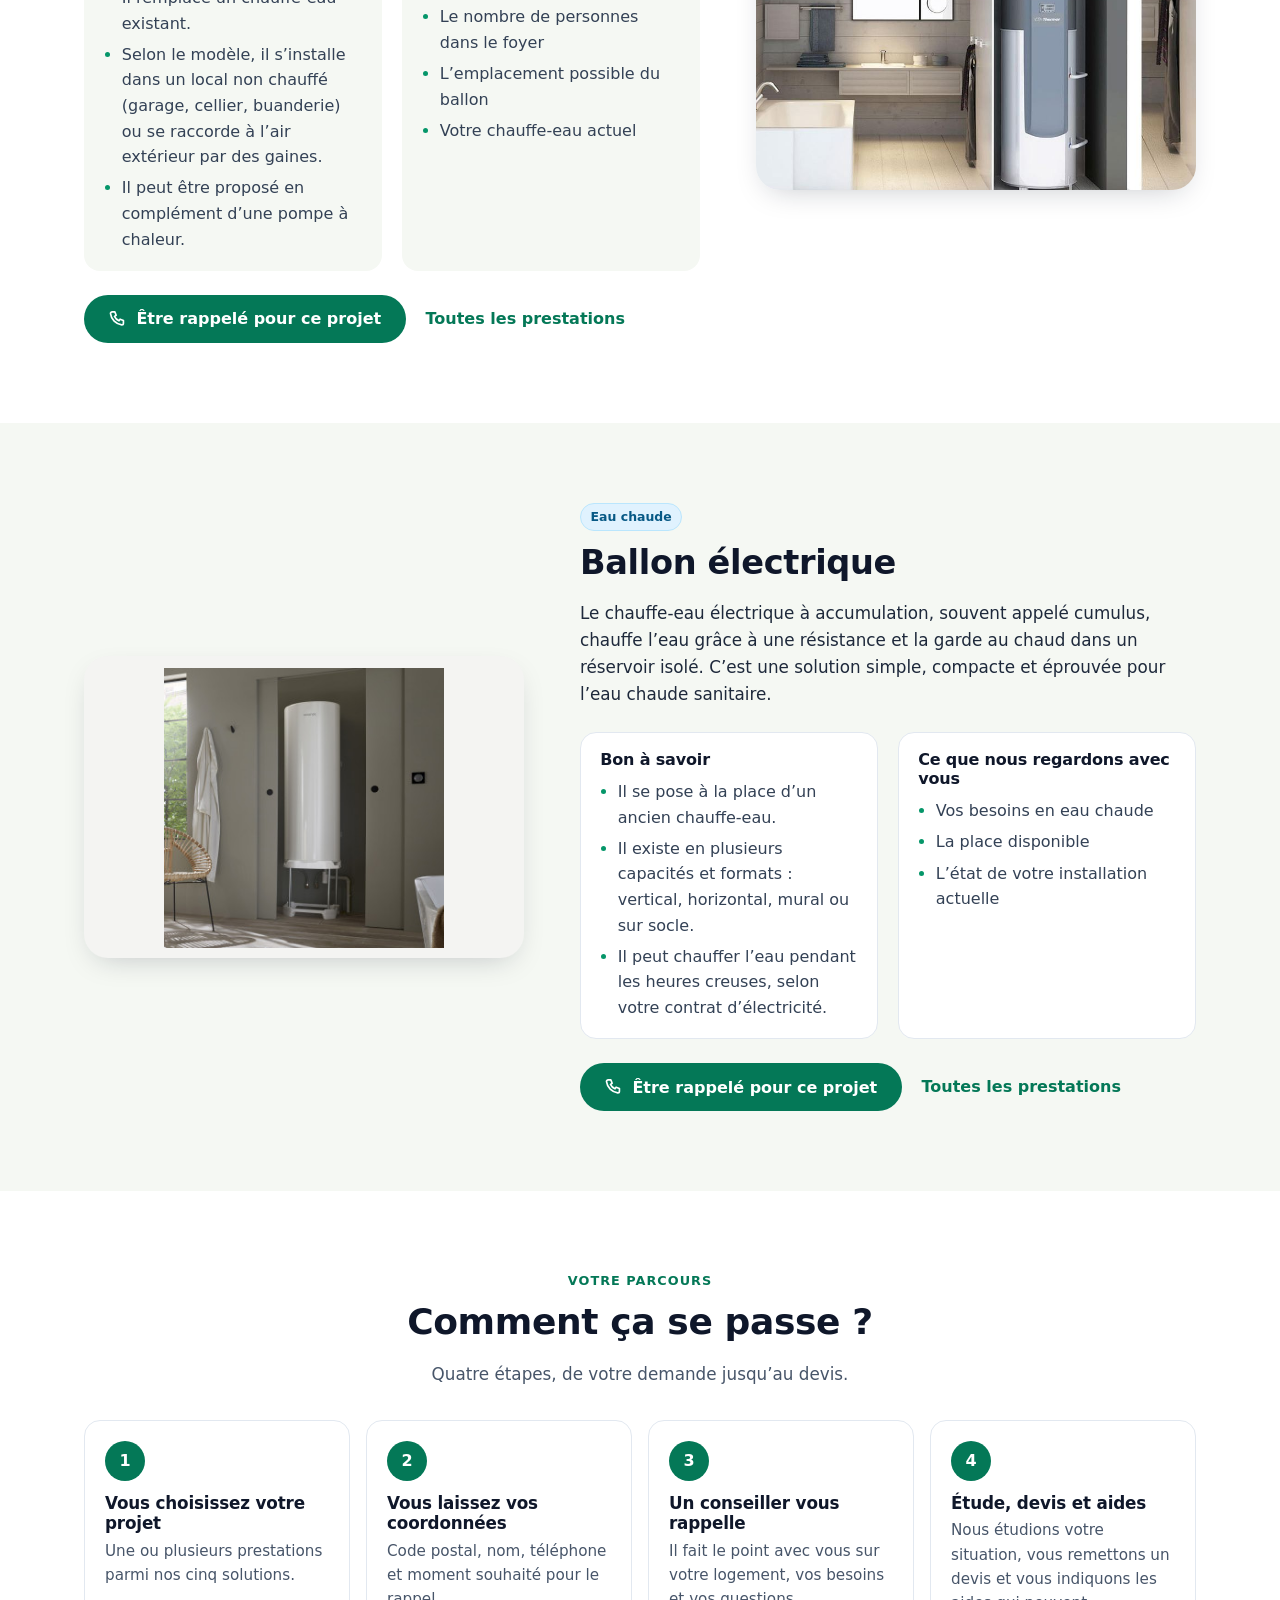
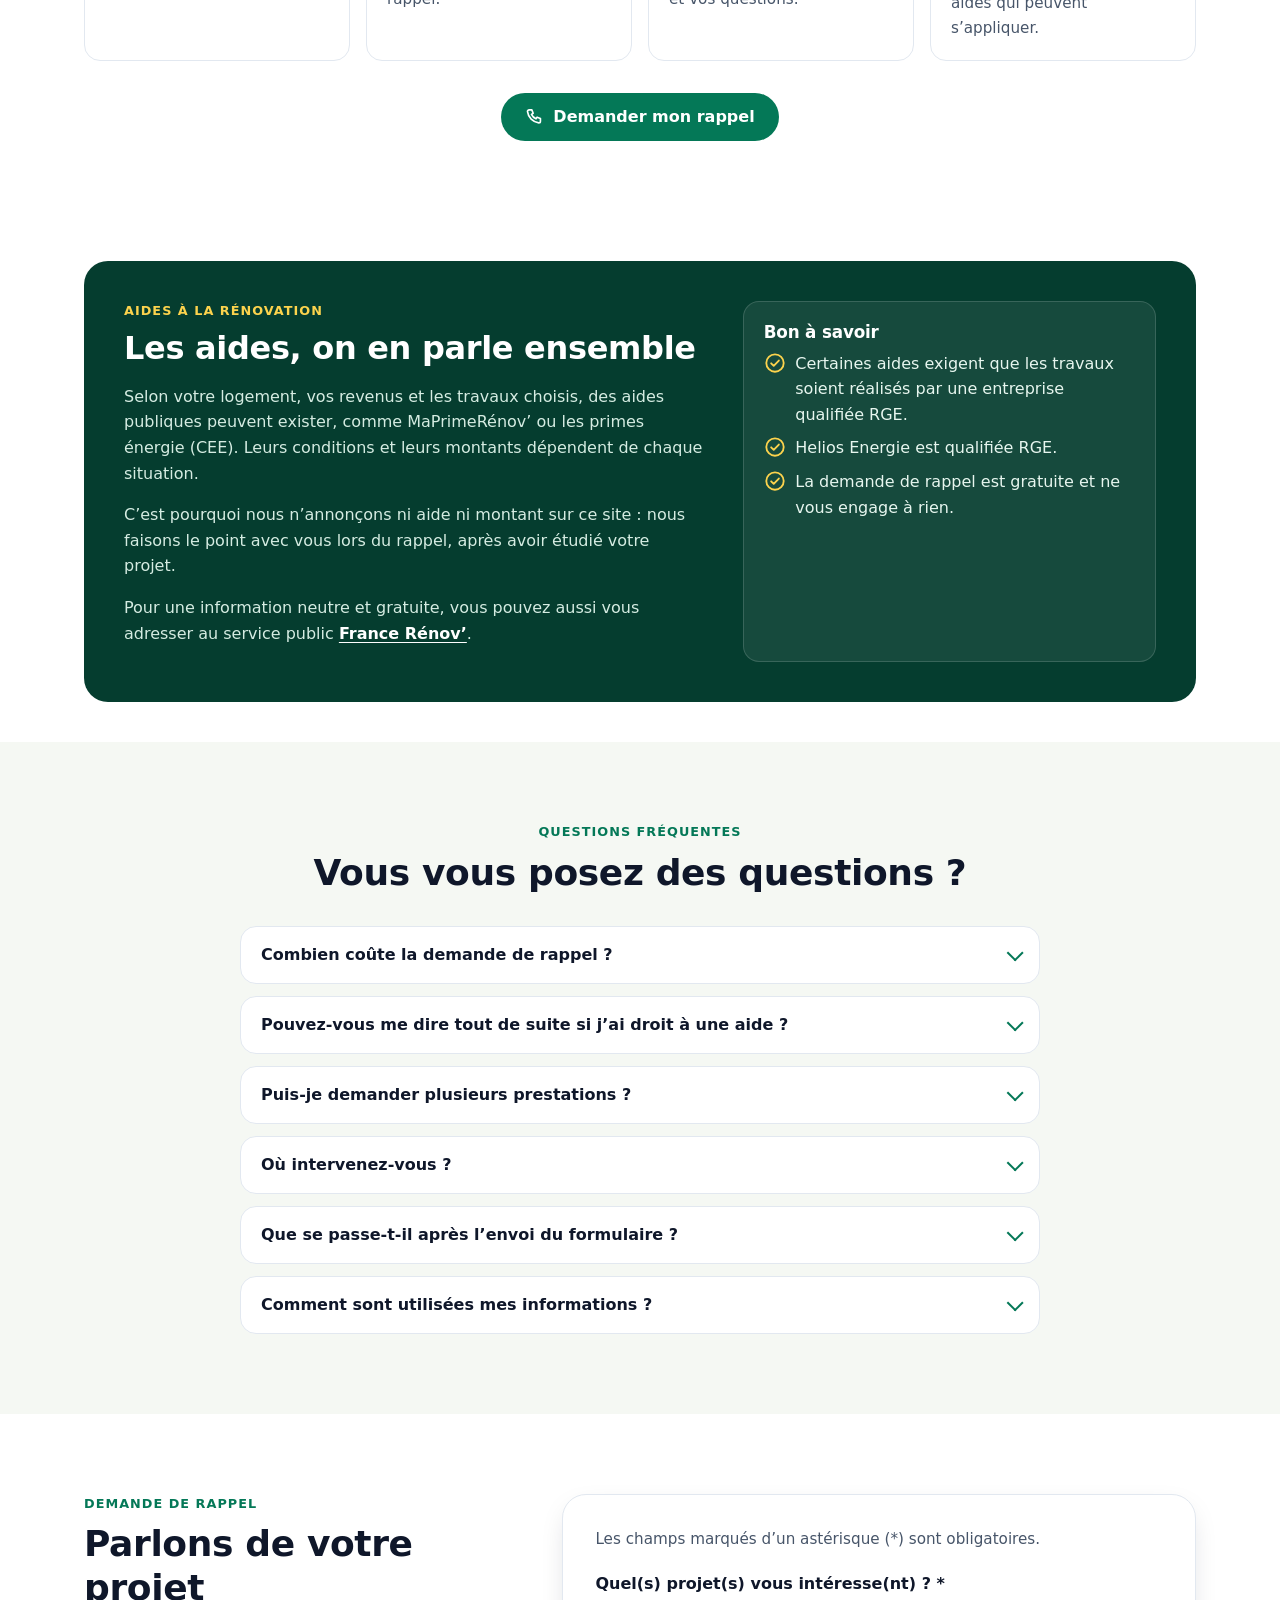
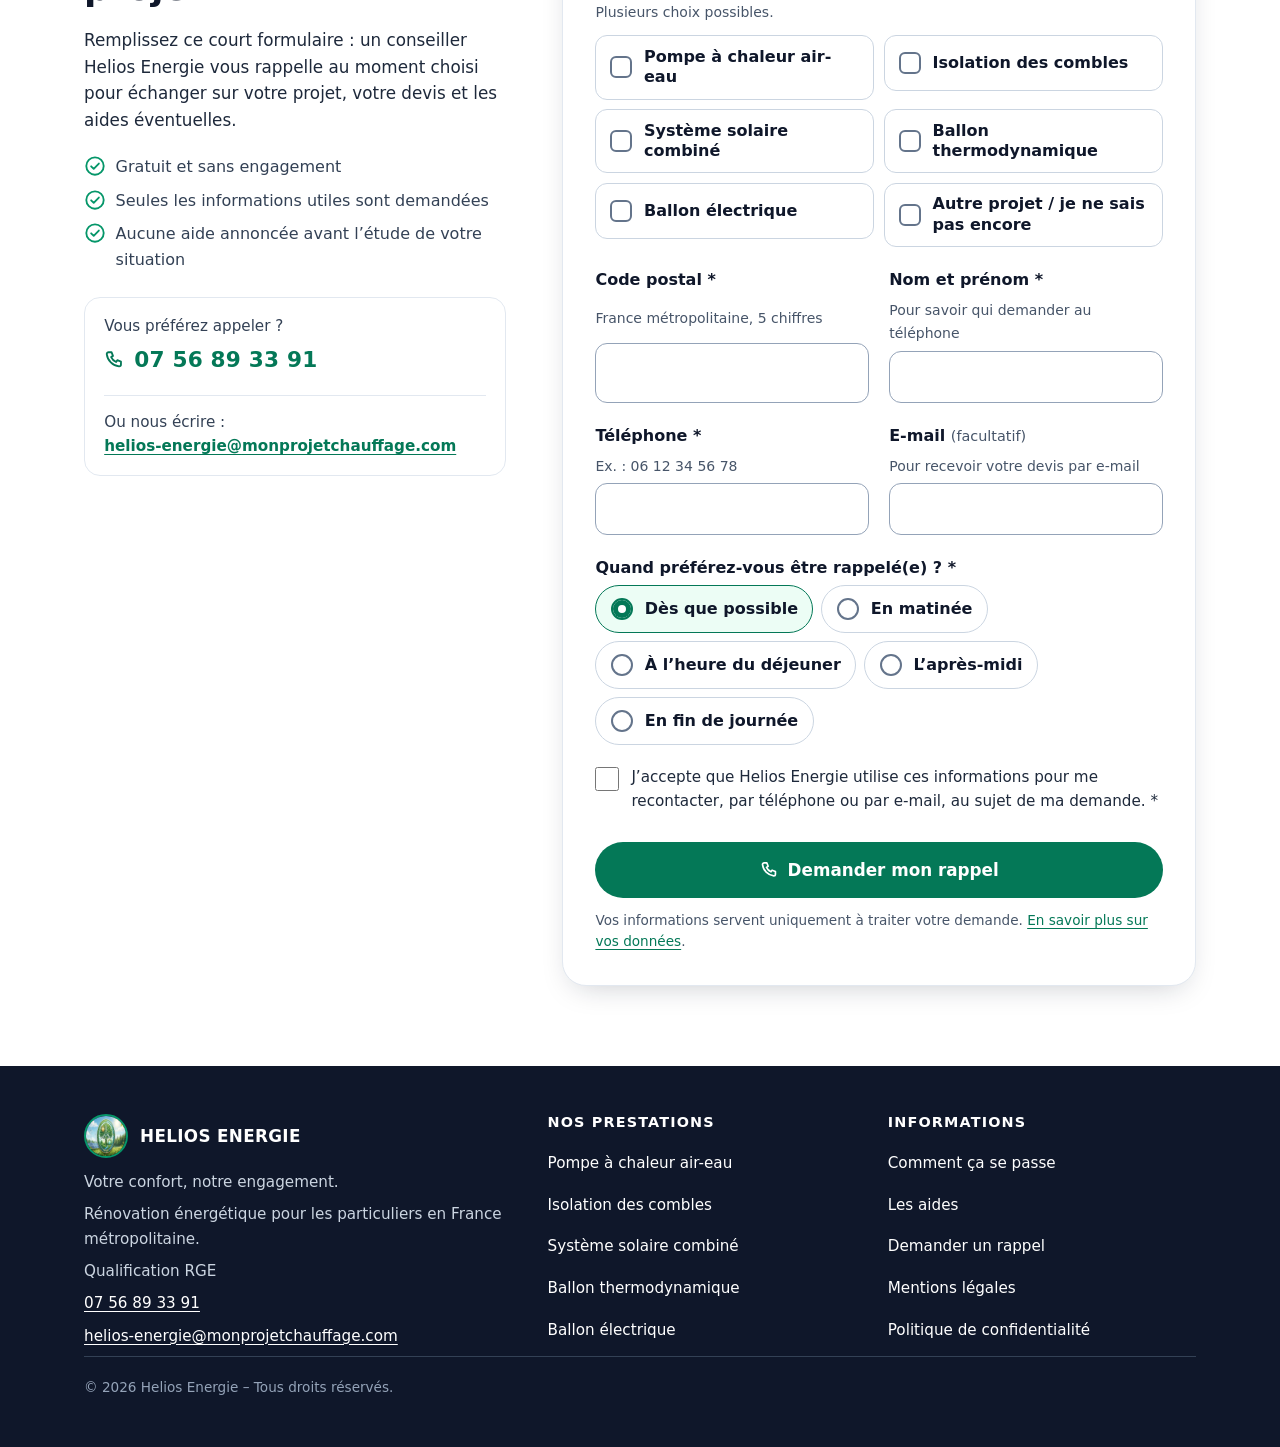
==== commit 35058d78: "Barre mobile : espacement du libellé « Être rappelé gratuitement » Co-Authored-By: Claude Opus 5.5 <" ====
--- a/index.html
+++ b/index.html
@@ -654,7 +654,7 @@
 
   <aside class="mobile-cta" id="mobile-cta" aria-label="Contact rapide">
     <a class="btn btn-secondary mobile-cta__call" href="tel:+33756893391"><svg aria-hidden="true"><use href="#i-phone"/></svg>Appeler</a>
-    <a class="btn btn-primary" href="#demande">Être rappelé<span class="mobile-cta__extra">&nbsp;gratuitement</span></a>
+    <a class="btn btn-primary" href="#demande"><span>Être rappelé<span class="mobile-cta__extra">&nbsp;gratuitement</span></span></a>
   </aside>
 </body>
 </html>
--- a/assets/styles.css
+++ b/assets/styles.css
@@ -182,7 +182,14 @@
 .topbar a:hover { text-decoration: underline; color: #fff; }
 .topbar svg { width: 16px; height: 16px; }
 .topbar__info { display: none; margin: 0; }
-@media (min-width: 768px) { .topbar__info { display: block; } }
+@media (min-width: 1024px) { .topbar__info { display: block; } }
+.topbar__links { display: flex; align-items: center; gap: .35rem 1.5rem; margin: 0 auto; }
+.topbar__phone { font-size: .95rem; letter-spacing: .01em; white-space: nowrap; }
+.topbar__mail { display: none !important; }
+@media (min-width: 640px) {
+  .topbar__links { margin: 0 0 0 auto; }
+  .topbar__mail { display: inline-flex !important; }
+}
 
 /* ---------- En-tête ---------- */
 .site-header {
@@ -268,6 +275,7 @@
   padding: .5rem 0 1rem;
 }
 .mobile-menu[hidden] { display: none; }
+.mobile-menu .container { display: block; min-height: 0; }
 .mobile-menu ul { list-style: none; margin: 0; padding: 0; }
 .mobile-menu a:not(.btn) {
   display: flex;
@@ -280,6 +288,7 @@
   border-bottom: 1px solid var(--line);
 }
 .mobile-menu .btn { margin-top: 1rem; }
+.mobile-menu .mobile-menu__call { margin-top: .6rem; }
 
 @media (min-width: 1024px) {
   .main-nav { display: block; }
@@ -594,7 +603,11 @@
   font-size: .95rem;
 }
 .contact__mail p { margin: 0; }
+.contact__mail p + p { margin-top: .85rem; padding-top: .85rem; border-top: 1px solid var(--line); }
 .contact__mail a { font-weight: 700; overflow-wrap: anywhere; }
+.contact__mail .contact__phone { display: inline-flex; align-items: center; gap: .5rem; min-height: 44px; font-size: 1.35rem; letter-spacing: .01em; text-decoration: none; white-space: nowrap; }
+.contact__mail .contact__phone:hover { text-decoration: underline; }
+.contact__phone svg { width: 22px; height: 22px; flex: none; }
 
 .form-card {
   background: #fff;
@@ -805,8 +818,12 @@
   padding: .65rem var(--gutter) calc(.65rem + env(safe-area-inset-bottom));
   transform: translateY(0);
   transition: transform .2s ease, visibility .2s ease;
-}
-.mobile-cta .btn { width: 100%; }
+  display: flex;
+  gap: .5rem;
+}
+.mobile-cta .btn { flex: 1 1 auto; padding-left: .9rem; padding-right: .9rem; }
+.mobile-cta .mobile-cta__call { flex: 0 0 auto; }
+@media (max-width: 479px) { .mobile-cta__extra { display: none; } }
 .mobile-cta.is-hidden { transform: translateY(110%); visibility: hidden; }
 @media (min-width: 1024px) { .mobile-cta { display: none; } }
 
@@ -847,3 +864,28 @@
   .steps li::before { grid-row: span 2; margin-bottom: 0; }
   .steps h3 { margin-top: .45rem; }
 }
+
+/* ---------- Photos : apparition douce et léger zoom ---------- */
+/* Les photos restent visibles sans JavaScript : le masquage n'a lieu que si main.js ajoute .js-reveal */
+.js-reveal .reveal:not(.is-visible) { opacity: 0; }
+.js-reveal .reveal.is-visible { animation: photo-fade .9s cubic-bezier(.2, .7, .2, 1) var(--reveal-delay, 0s) backwards; }
+.js-reveal .service__media.reveal.is-visible { animation-name: photo-rise; }
+.js-reveal .reveal.is-visible img { animation: photo-zoom 2.6s cubic-bezier(.2, .7, .2, 1) var(--reveal-delay, 0s) backwards; }
+@keyframes photo-fade { from { opacity: 0; } to { opacity: 1; } }
+@keyframes photo-rise { from { opacity: 0; transform: translateY(24px); } to { opacity: 1; transform: none; } }
+@keyframes photo-zoom { from { transform: scale(1.12); } to { transform: scale(1); } }
+
+@media (hover: hover) and (prefers-reduced-motion: no-preference) {
+  .offer-card__media img,
+  .service__media img { transition: transform .8s cubic-bezier(.2, .7, .2, 1); }
+  .offer-card:hover .offer-card__media img,
+  .offer-card:focus-within .offer-card__media img { transform: scale(1.06); }
+  .service__media:hover img { transform: scale(1.04); }
+}
+
+@media (prefers-reduced-motion: reduce) {
+  .js-reveal .reveal:not(.is-visible) { opacity: 1; }
+}
+@media print {
+  .js-reveal .reveal { opacity: 1 !important; animation: none !important; }
+}
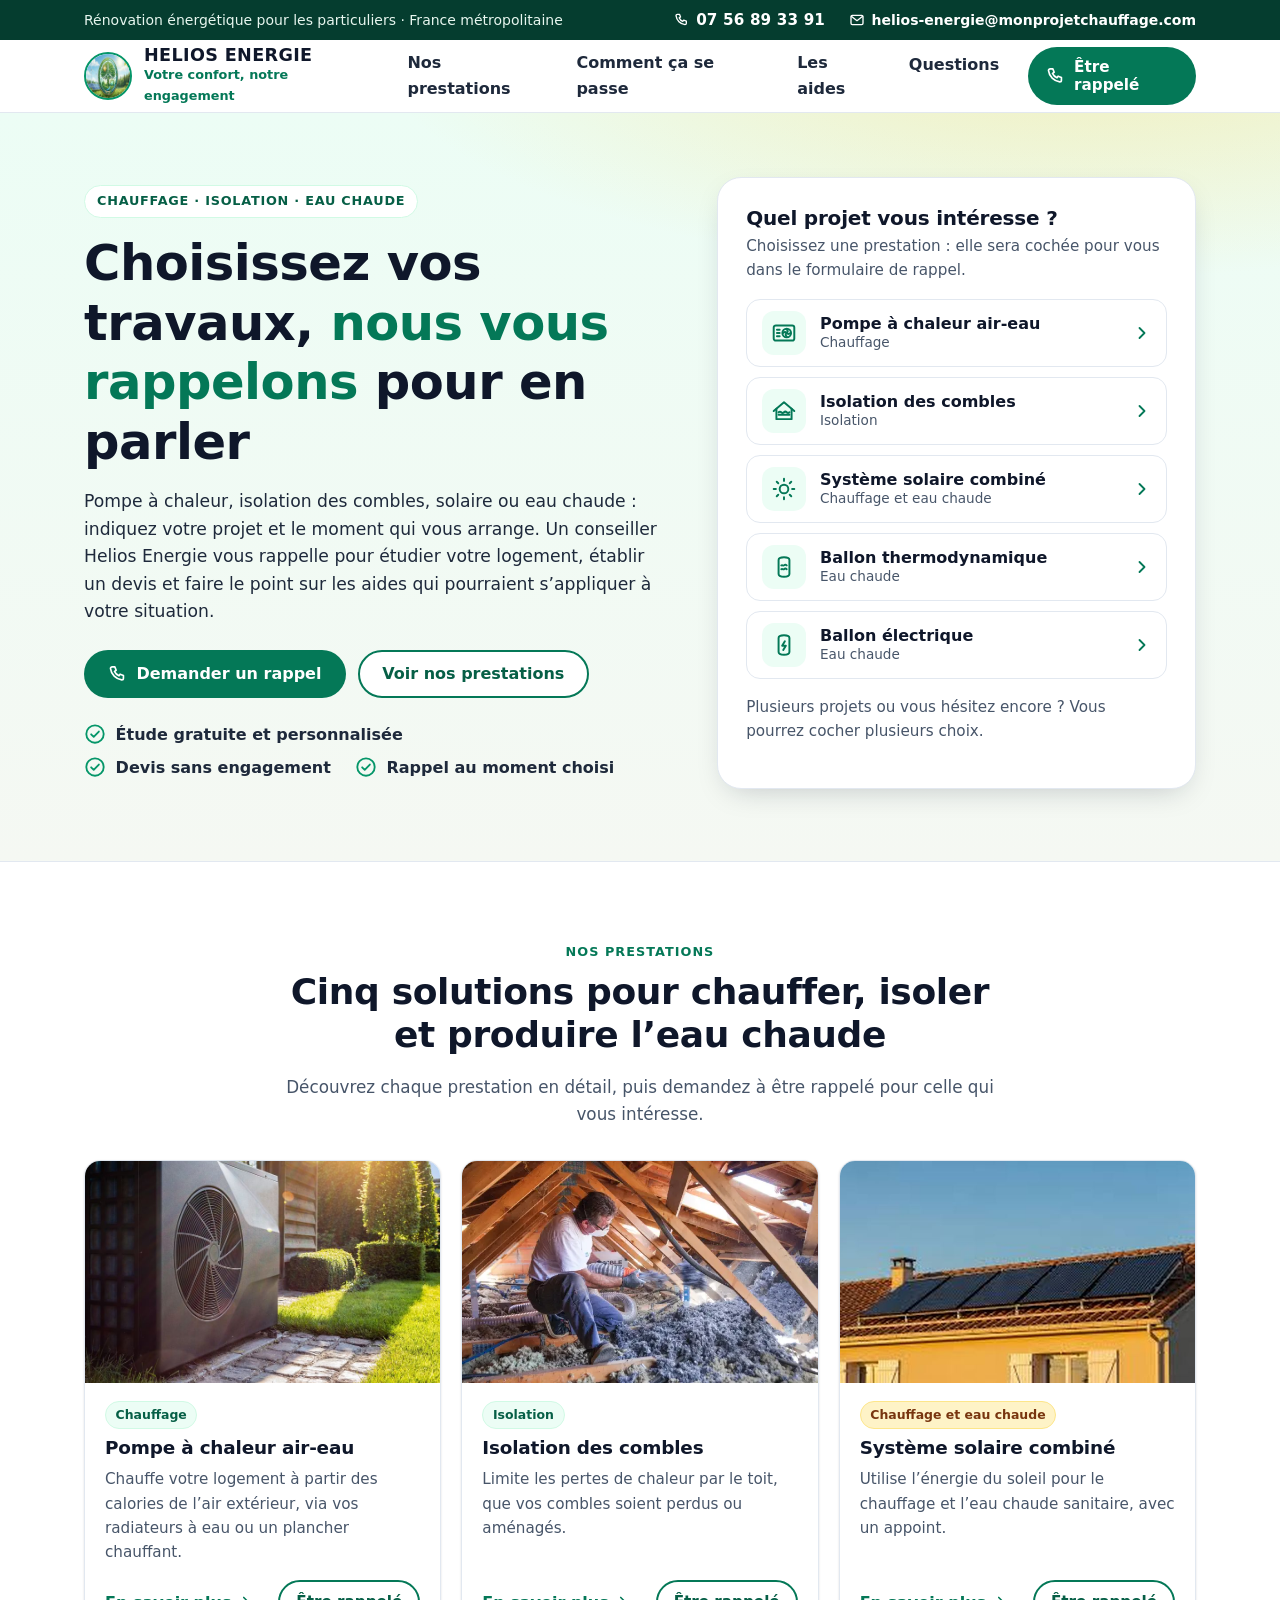
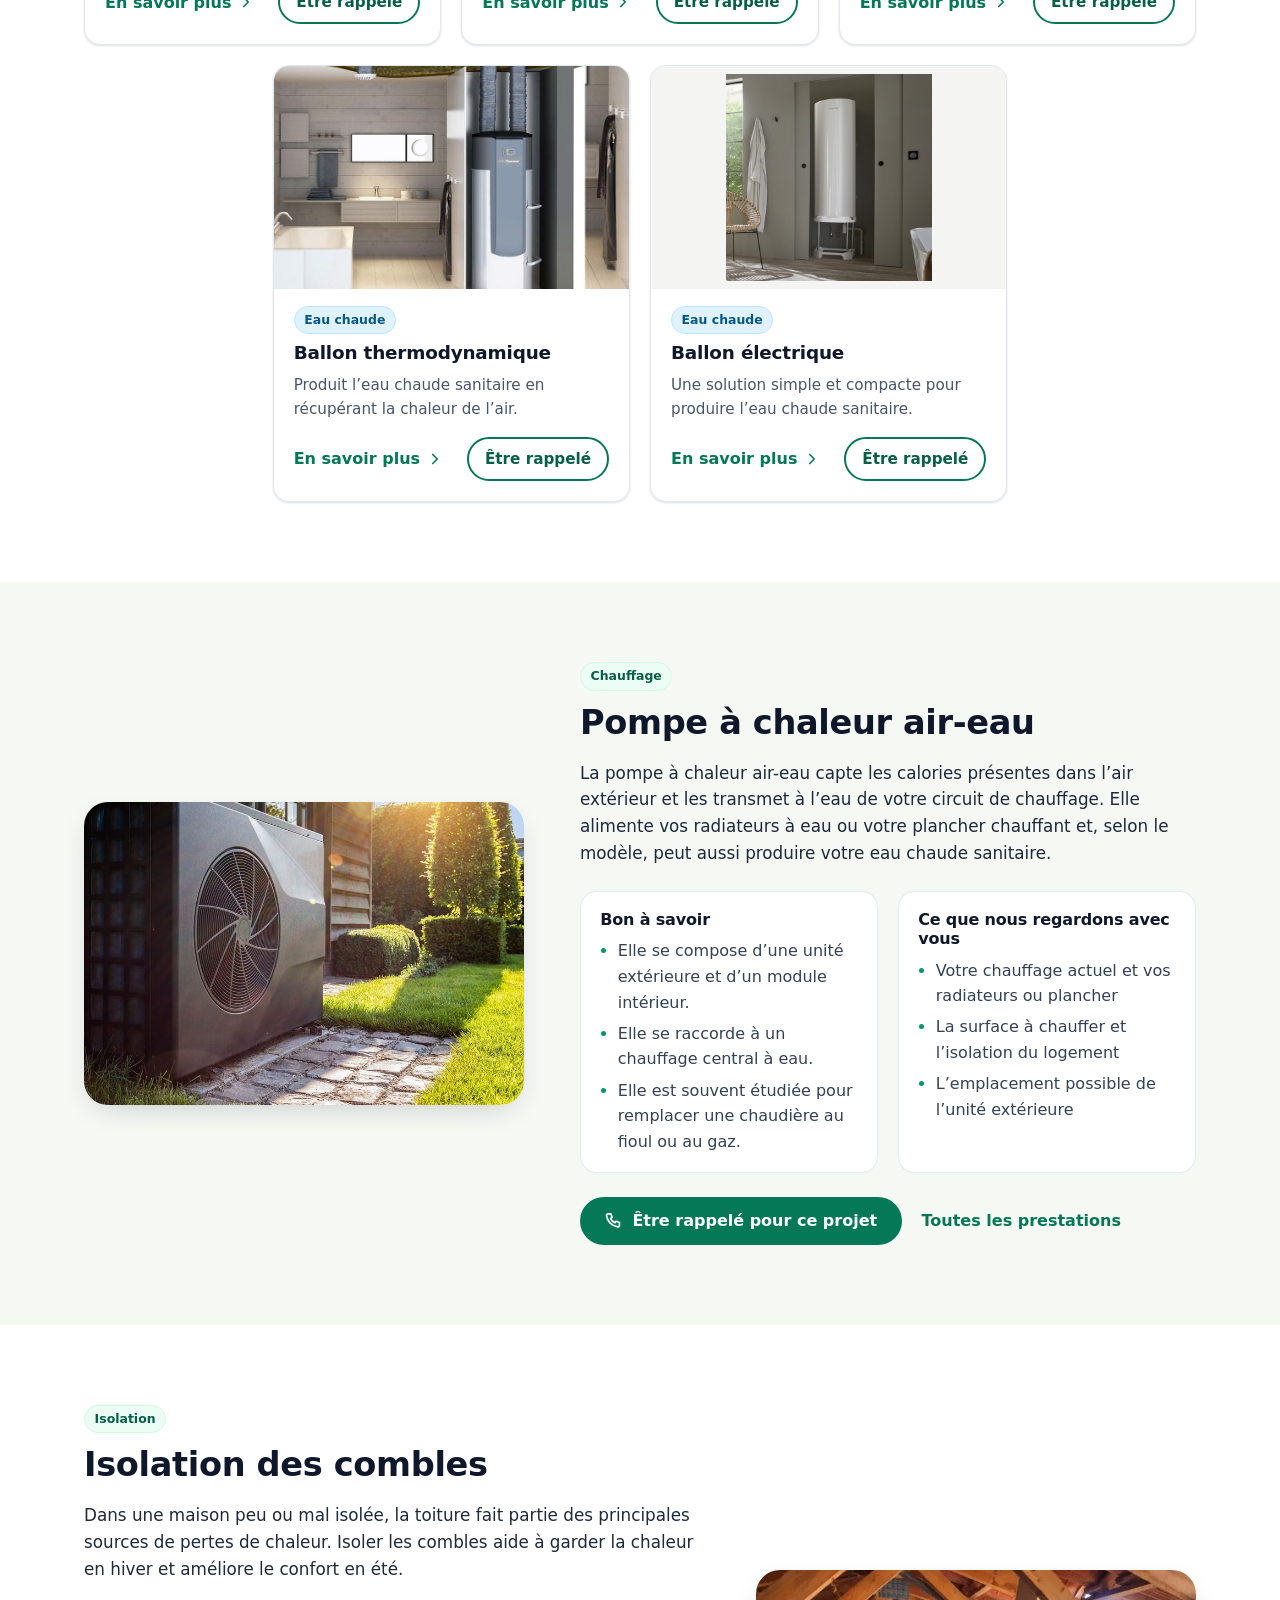
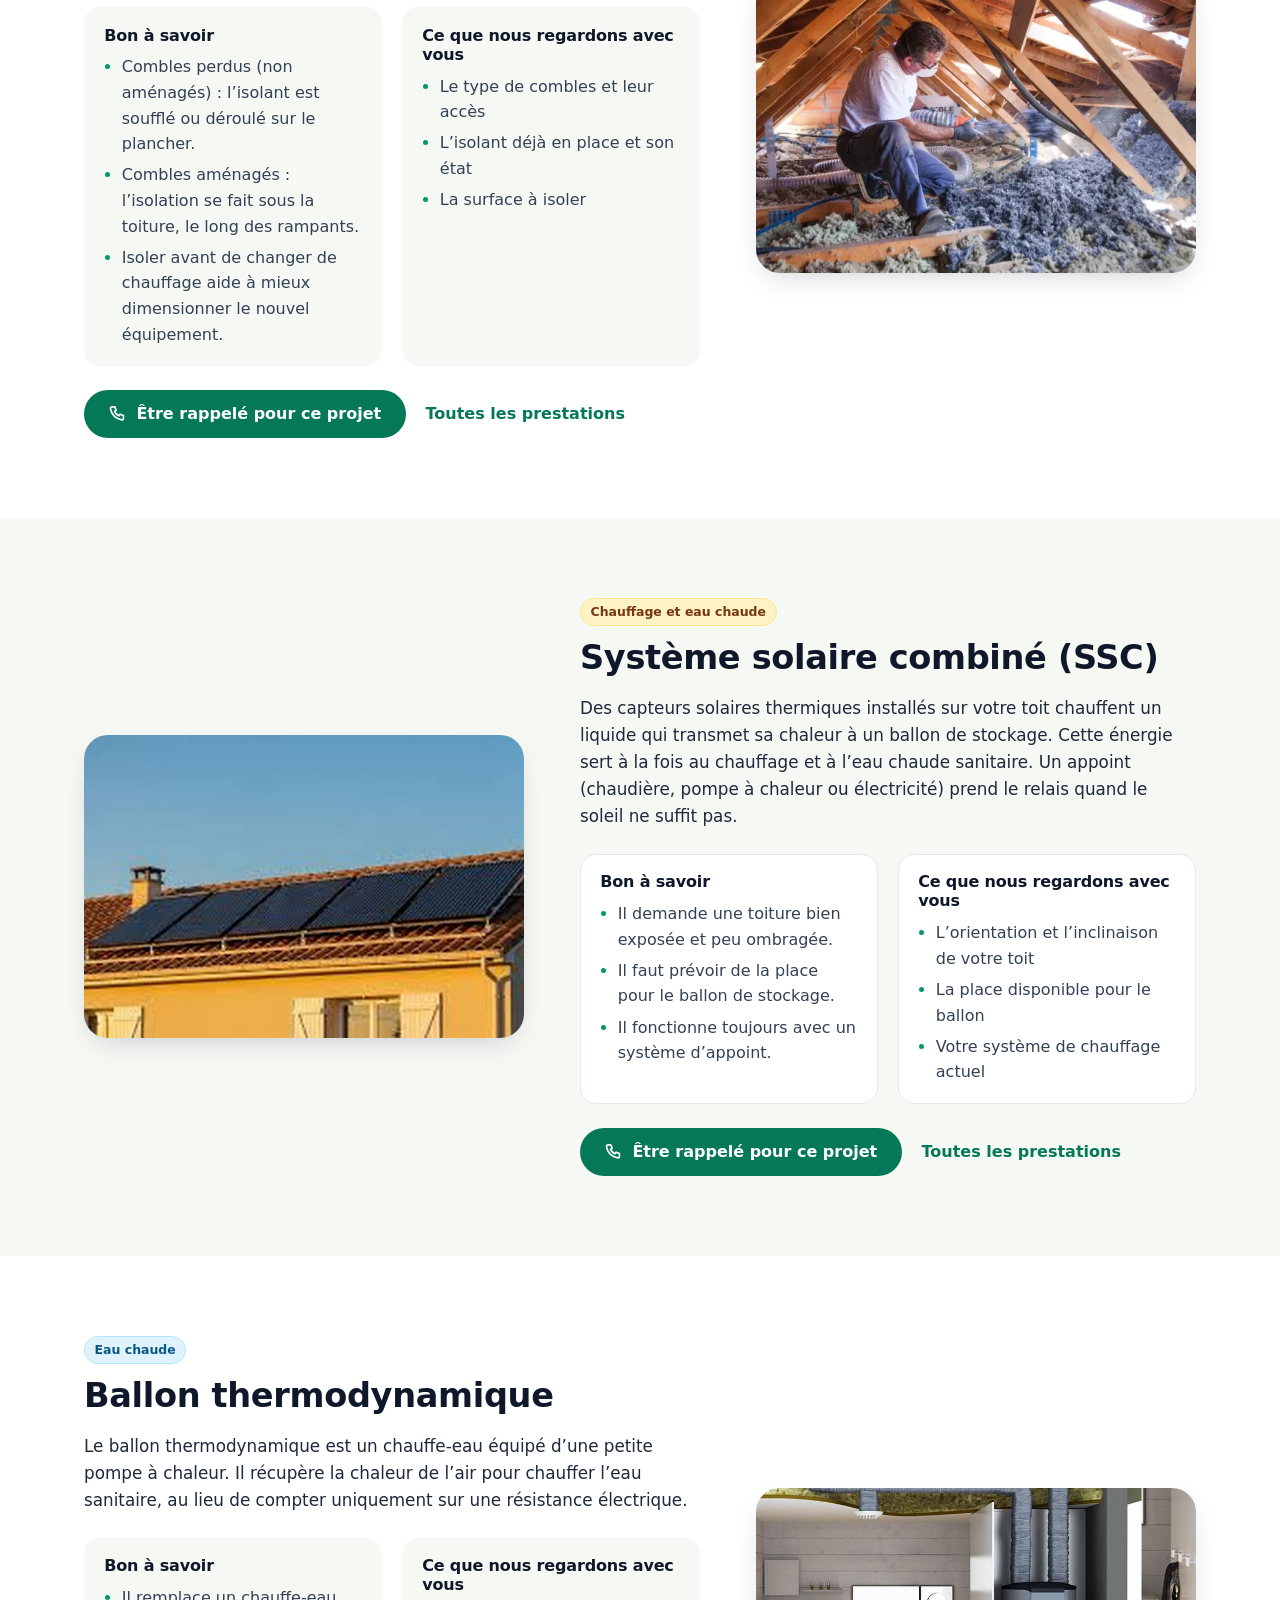
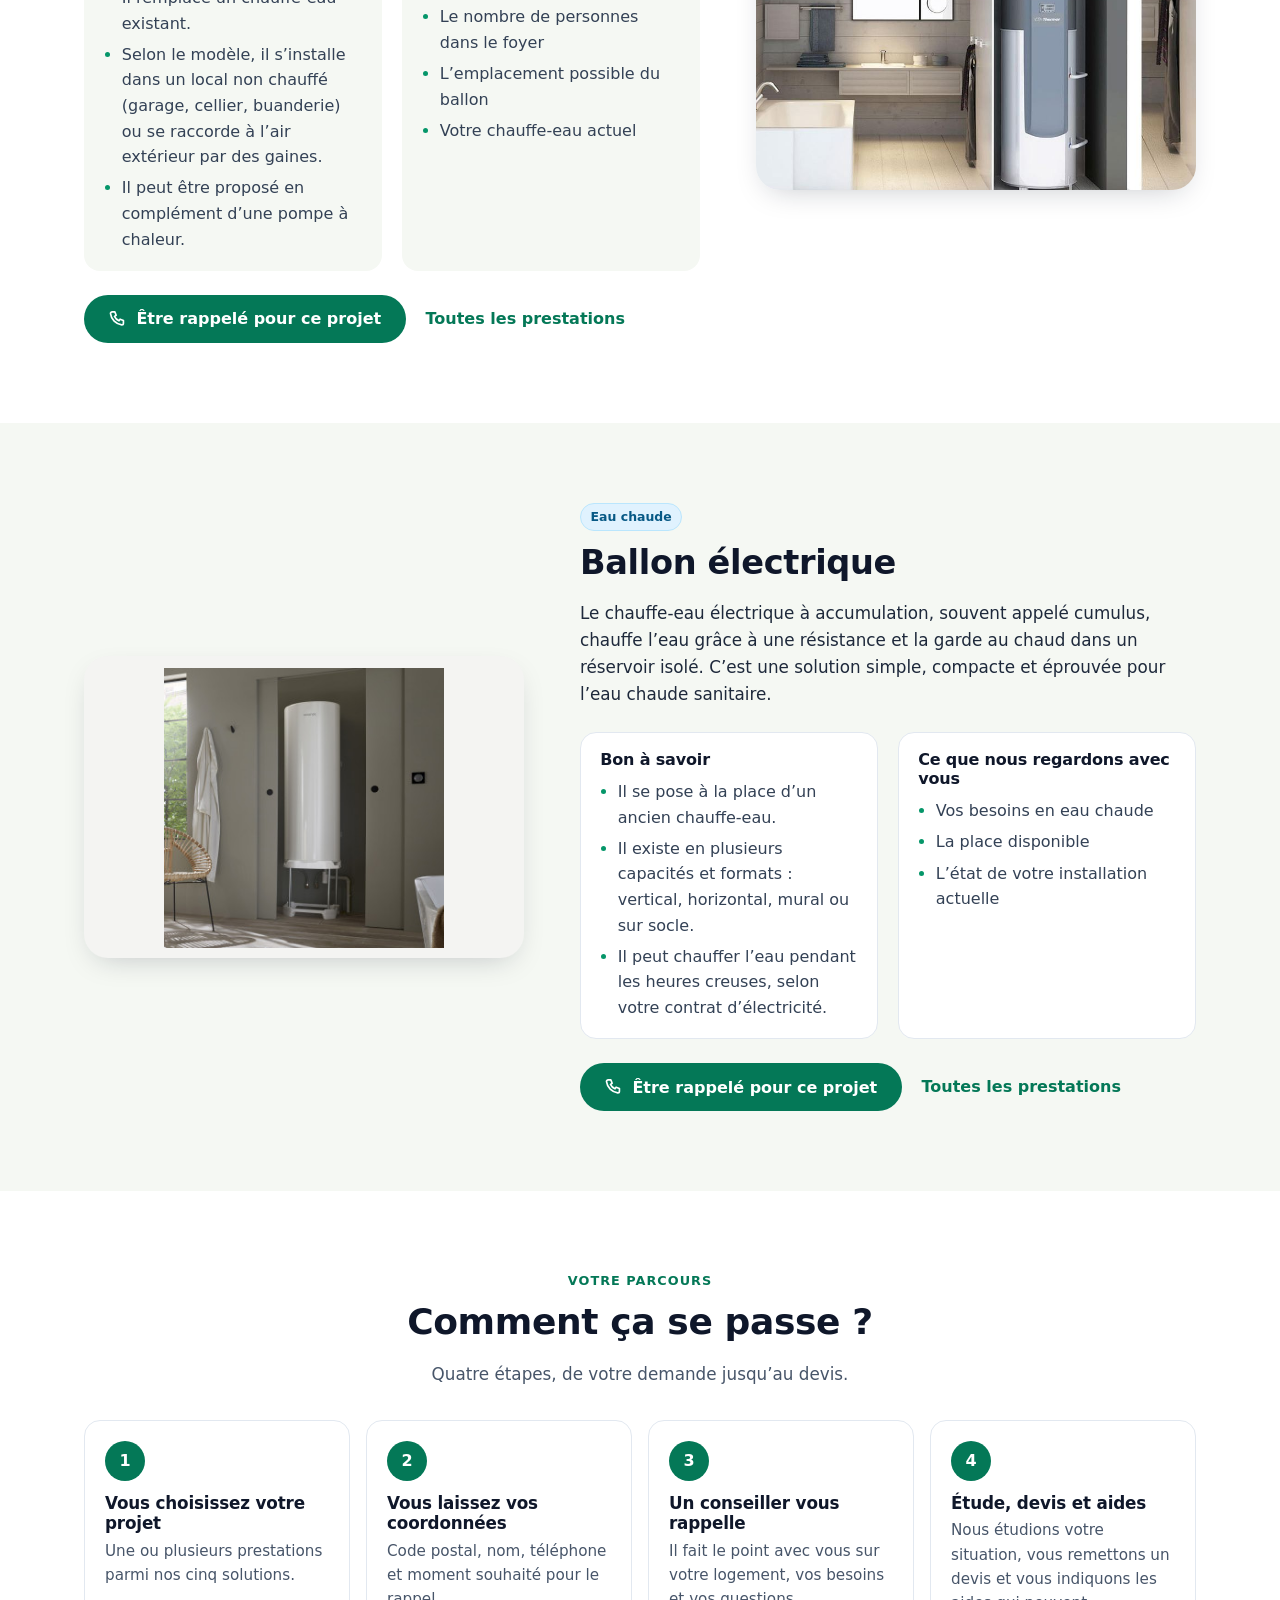
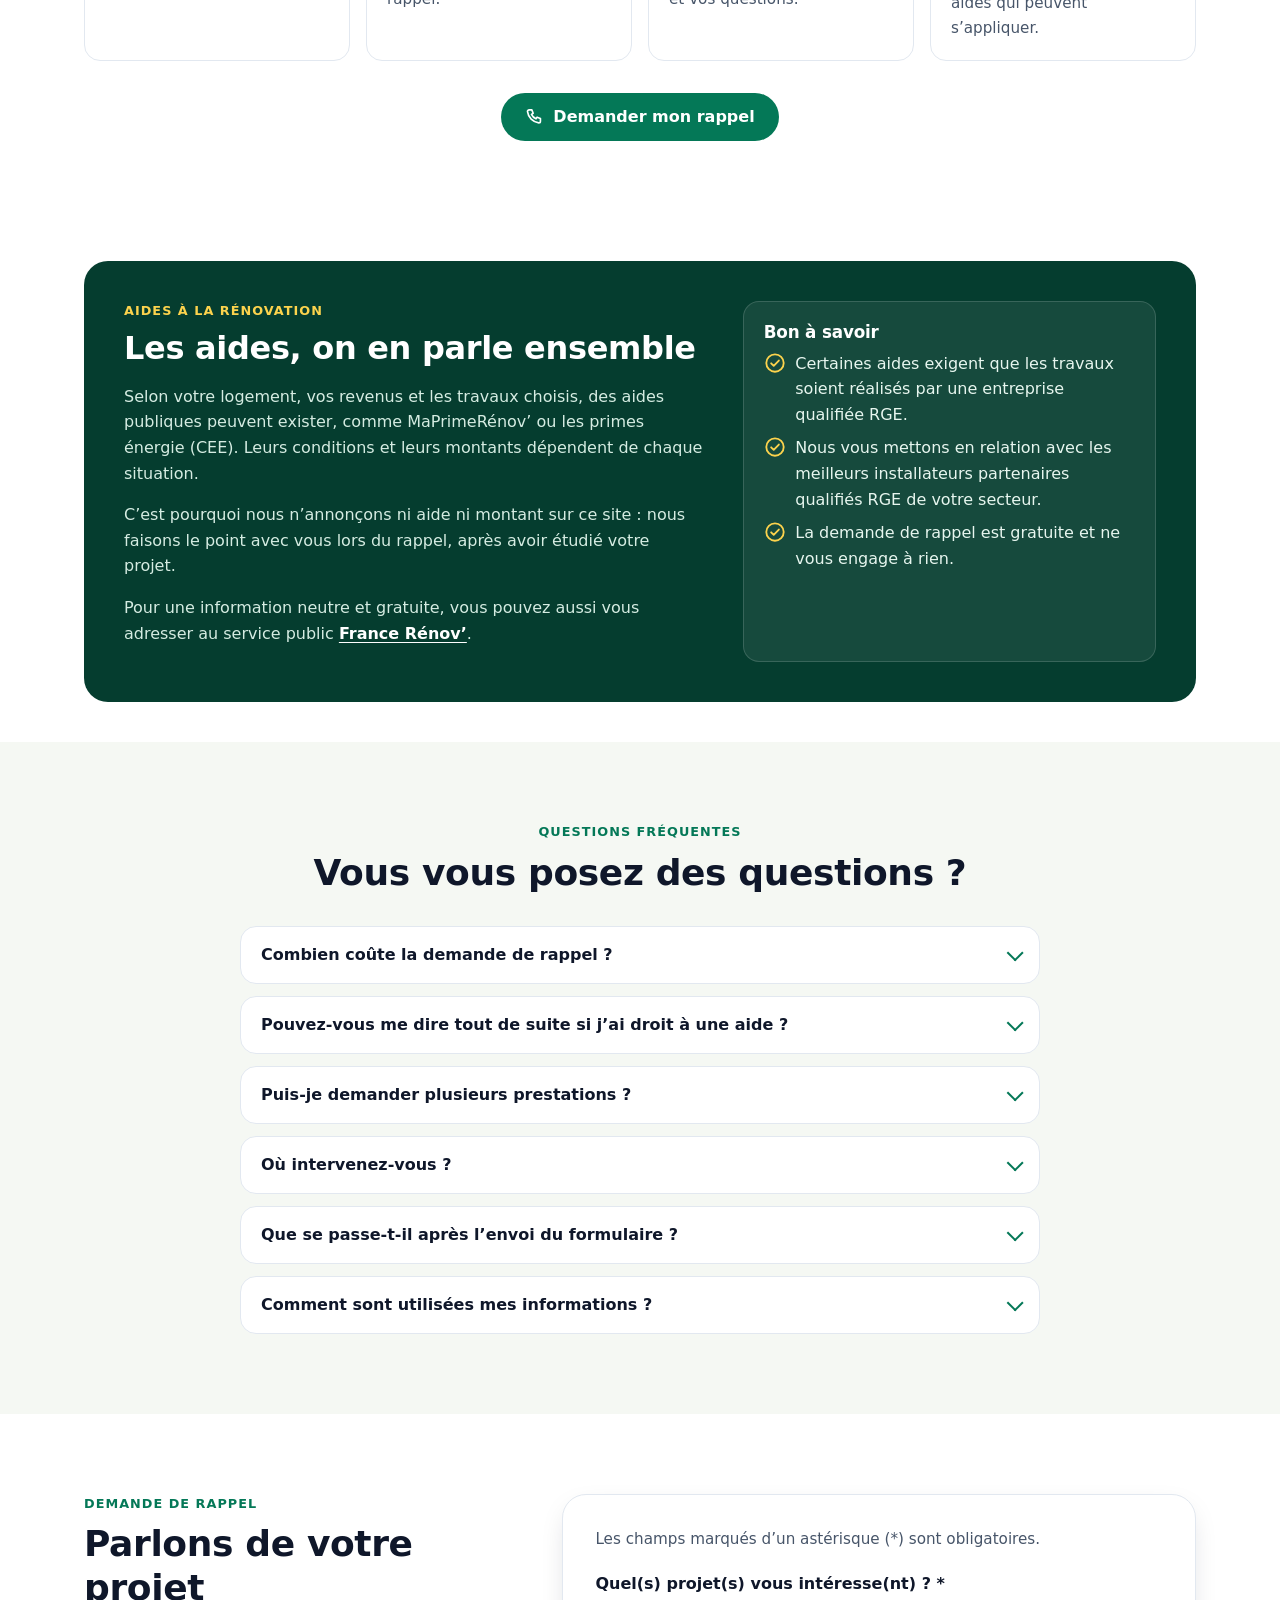
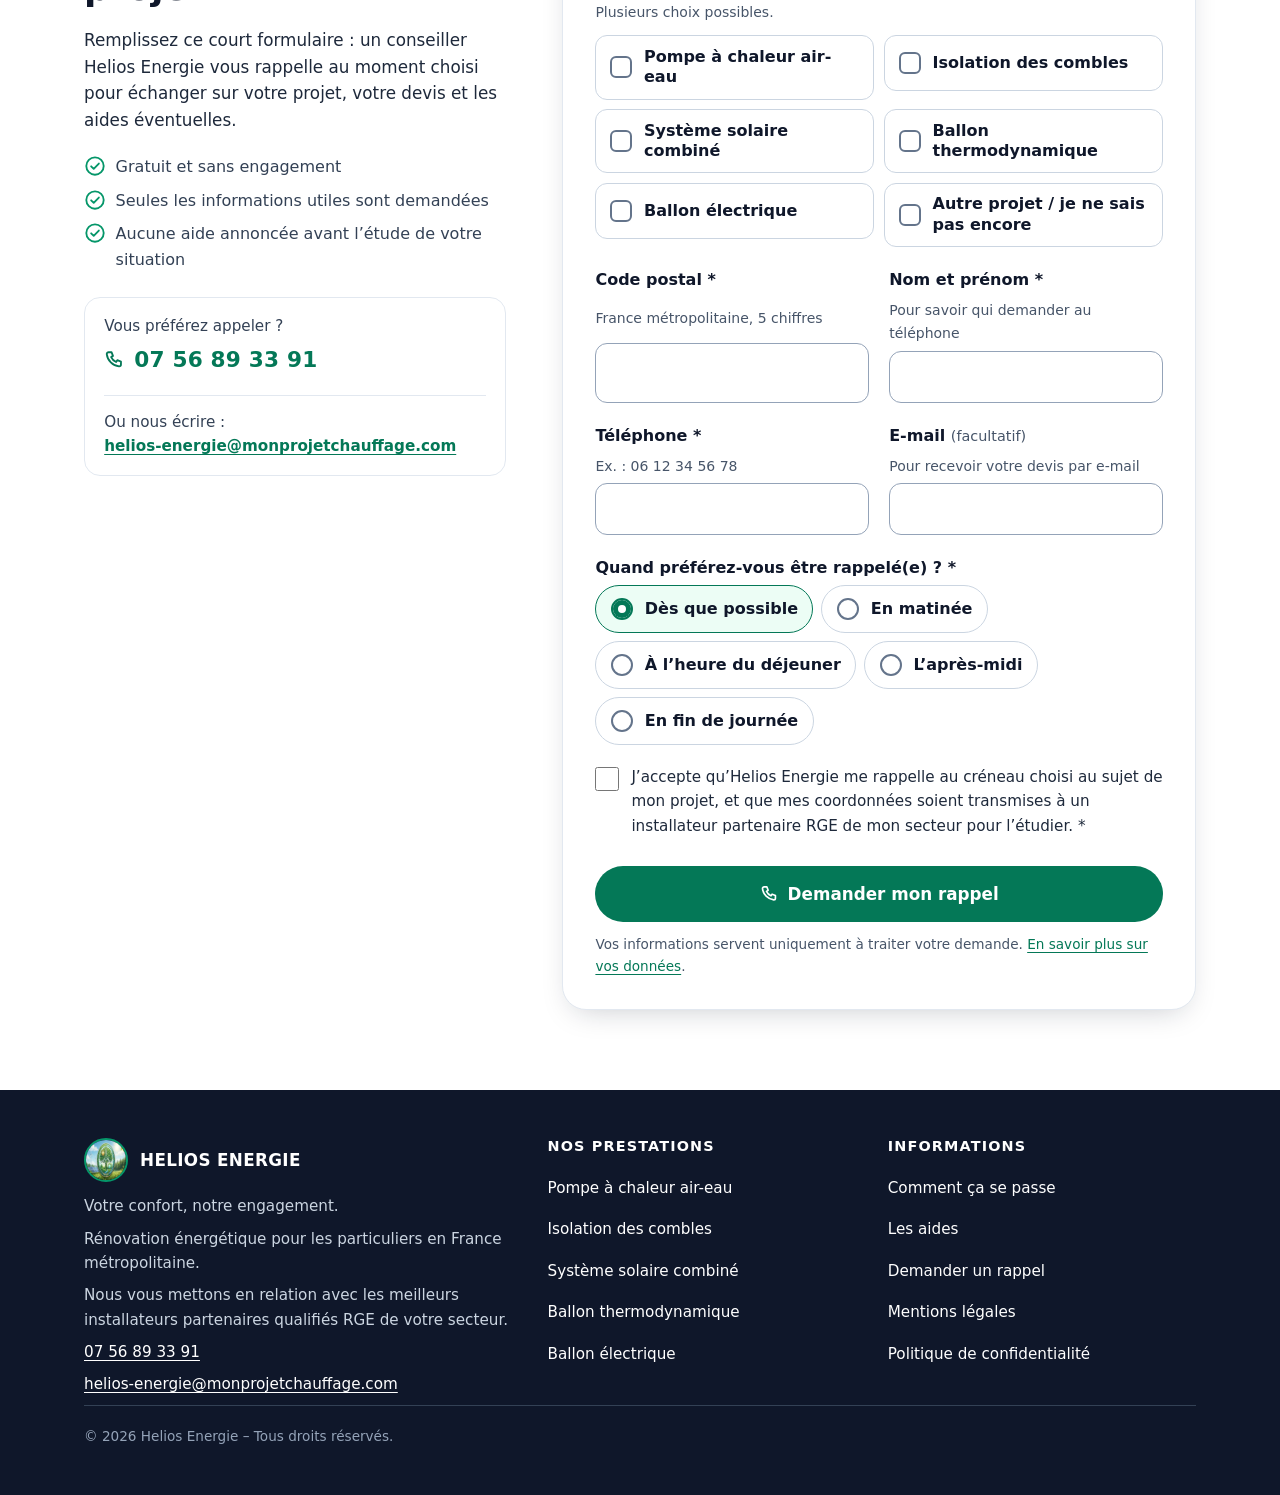
==== commit b2b95fbd: "Mise en relation avec des installateurs partenaires RGE : textes, consentement, mentions légales, co" ====
--- a/index.html
+++ b/index.html
@@ -445,7 +445,7 @@
             <h3>Bon à savoir</h3>
             <ul class="checklist">
               <li><svg aria-hidden="true"><use href="#i-check"/></svg><span>Certaines aides exigent que les travaux soient réalisés par une entreprise qualifiée RGE.</span></li>
-              <li><svg aria-hidden="true"><use href="#i-check"/></svg><span>Helios Energie est qualifiée RGE.</span></li>
+              <li><svg aria-hidden="true"><use href="#i-check"/></svg><span>Nous vous mettons en relation avec les meilleurs installateurs partenaires qualifiés RGE de votre secteur.</span></li>
               <li><svg aria-hidden="true"><use href="#i-check"/></svg><span>La demande de rappel est gratuite et ne vous engage à rien.</span></li>
             </ul>
           </div>
@@ -483,7 +483,7 @@
           </details>
           <details>
             <summary>Comment sont utilisées mes informations&nbsp;?</summary>
-            <p>Uniquement pour traiter votre demande et vous recontacter à son sujet. Vous pouvez demander leur suppression à tout moment. Tous les détails figurent dans notre <a href="confidentialite.html">politique de confidentialité</a>.</p>
+            <p>Uniquement pour traiter votre demande&nbsp;: vous rappeler à son sujet et, avec votre accord, la transmettre à un installateur partenaire qualifié RGE de votre secteur pour qu’il l’étudie. Vous pouvez demander leur suppression à tout moment. Tous les détails figurent dans notre <a href="confidentialite.html">politique de confidentialité</a>.</p>
           </details>
         </div>
       </div>
@@ -575,8 +575,8 @@
 
               <div class="field">
                 <div class="consent">
-                  <input type="checkbox" id="consentement" name="consentement" value="J’accepte que Helios Energie utilise ces informations pour me recontacter au sujet de ma demande." required aria-describedby="consentement-error">
-                  <label for="consentement">J’accepte que Helios Energie utilise ces informations pour me recontacter, par téléphone ou par e-mail, au sujet de ma demande. <span aria-hidden="true">*</span></label>
+                  <input type="checkbox" id="consentement" name="consentement" value="J’accepte qu’Helios Energie me rappelle au créneau choisi au sujet de mon projet, et que mes coordonnées soient transmises à un installateur partenaire RGE de mon secteur pour l’étudier." required aria-describedby="consentement-error">
+                  <label for="consentement">J’accepte qu’Helios Energie me rappelle au créneau choisi au sujet de mon projet, et que mes coordonnées soient transmises à un installateur partenaire RGE de mon secteur pour l’étudier. <span aria-hidden="true">*</span></label>
                 </div>
                 <p class="error-msg" id="consentement-error" hidden></p>
               </div>
@@ -623,7 +623,7 @@
           </div>
           <p>Votre confort, notre engagement.</p>
           <p>Rénovation énergétique pour les particuliers en France métropolitaine.</p>
-          <p>Qualification RGE</p>
+          <p>Nous vous mettons en relation avec les meilleurs installateurs partenaires qualifiés RGE de votre secteur.</p>
           <p><a href="tel:+33756893391">07&nbsp;56&nbsp;89&nbsp;33&nbsp;91</a></p>
           <p><a href="mailto:helios-energie@monprojetchauffage.com">helios-energie@monprojetchauffage.com</a></p>
         </div>
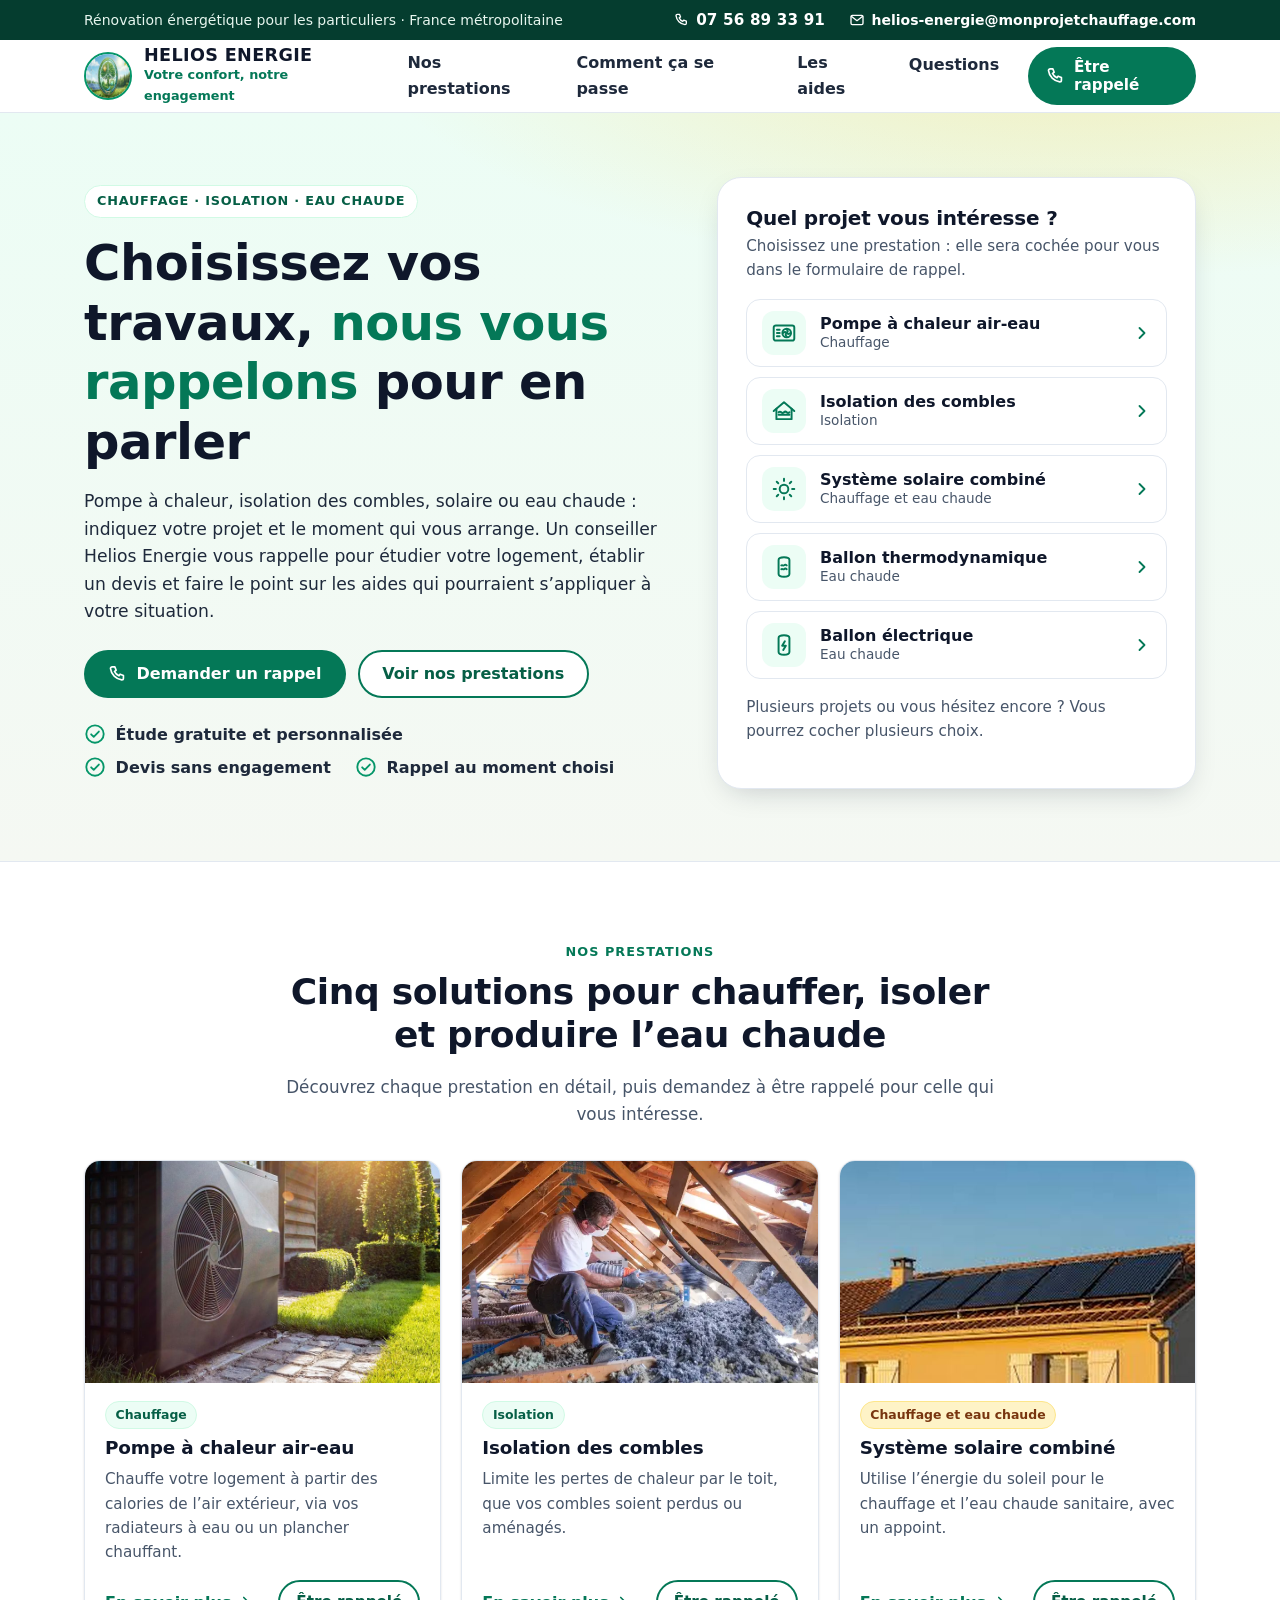
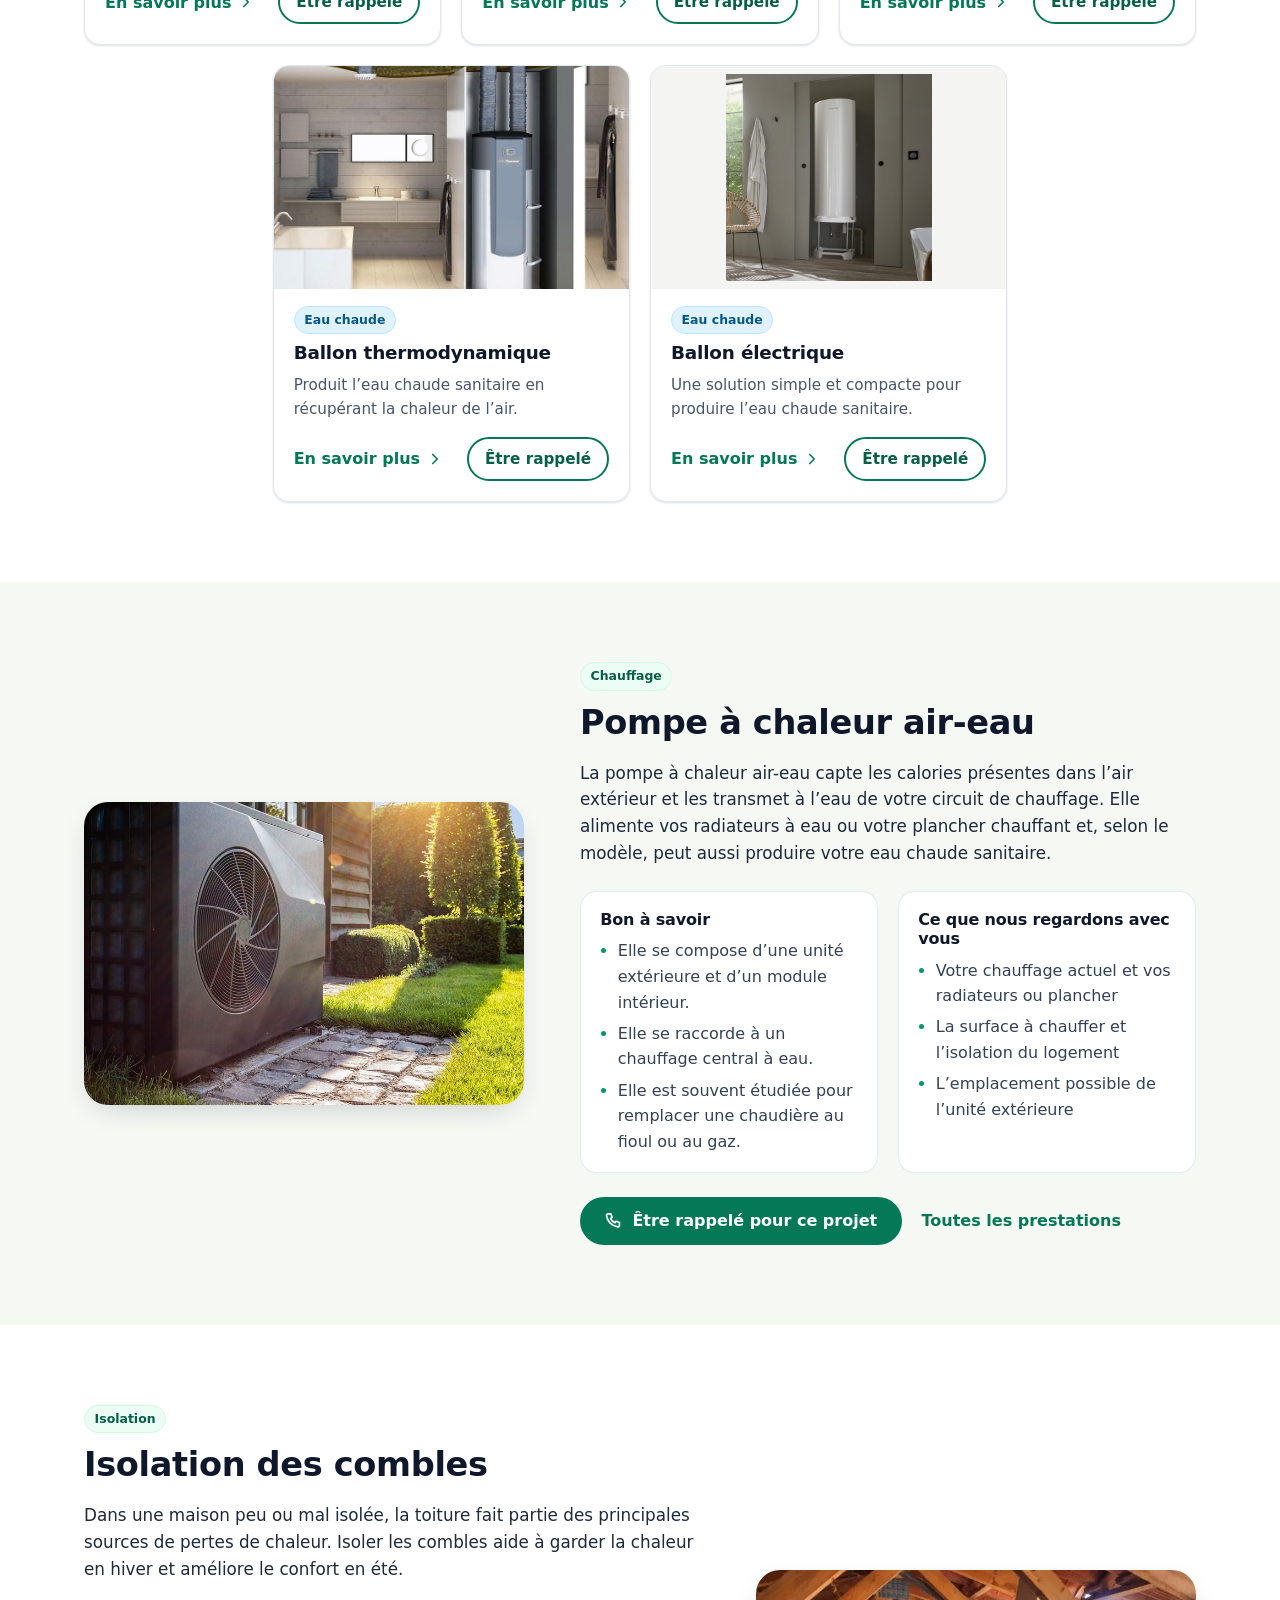
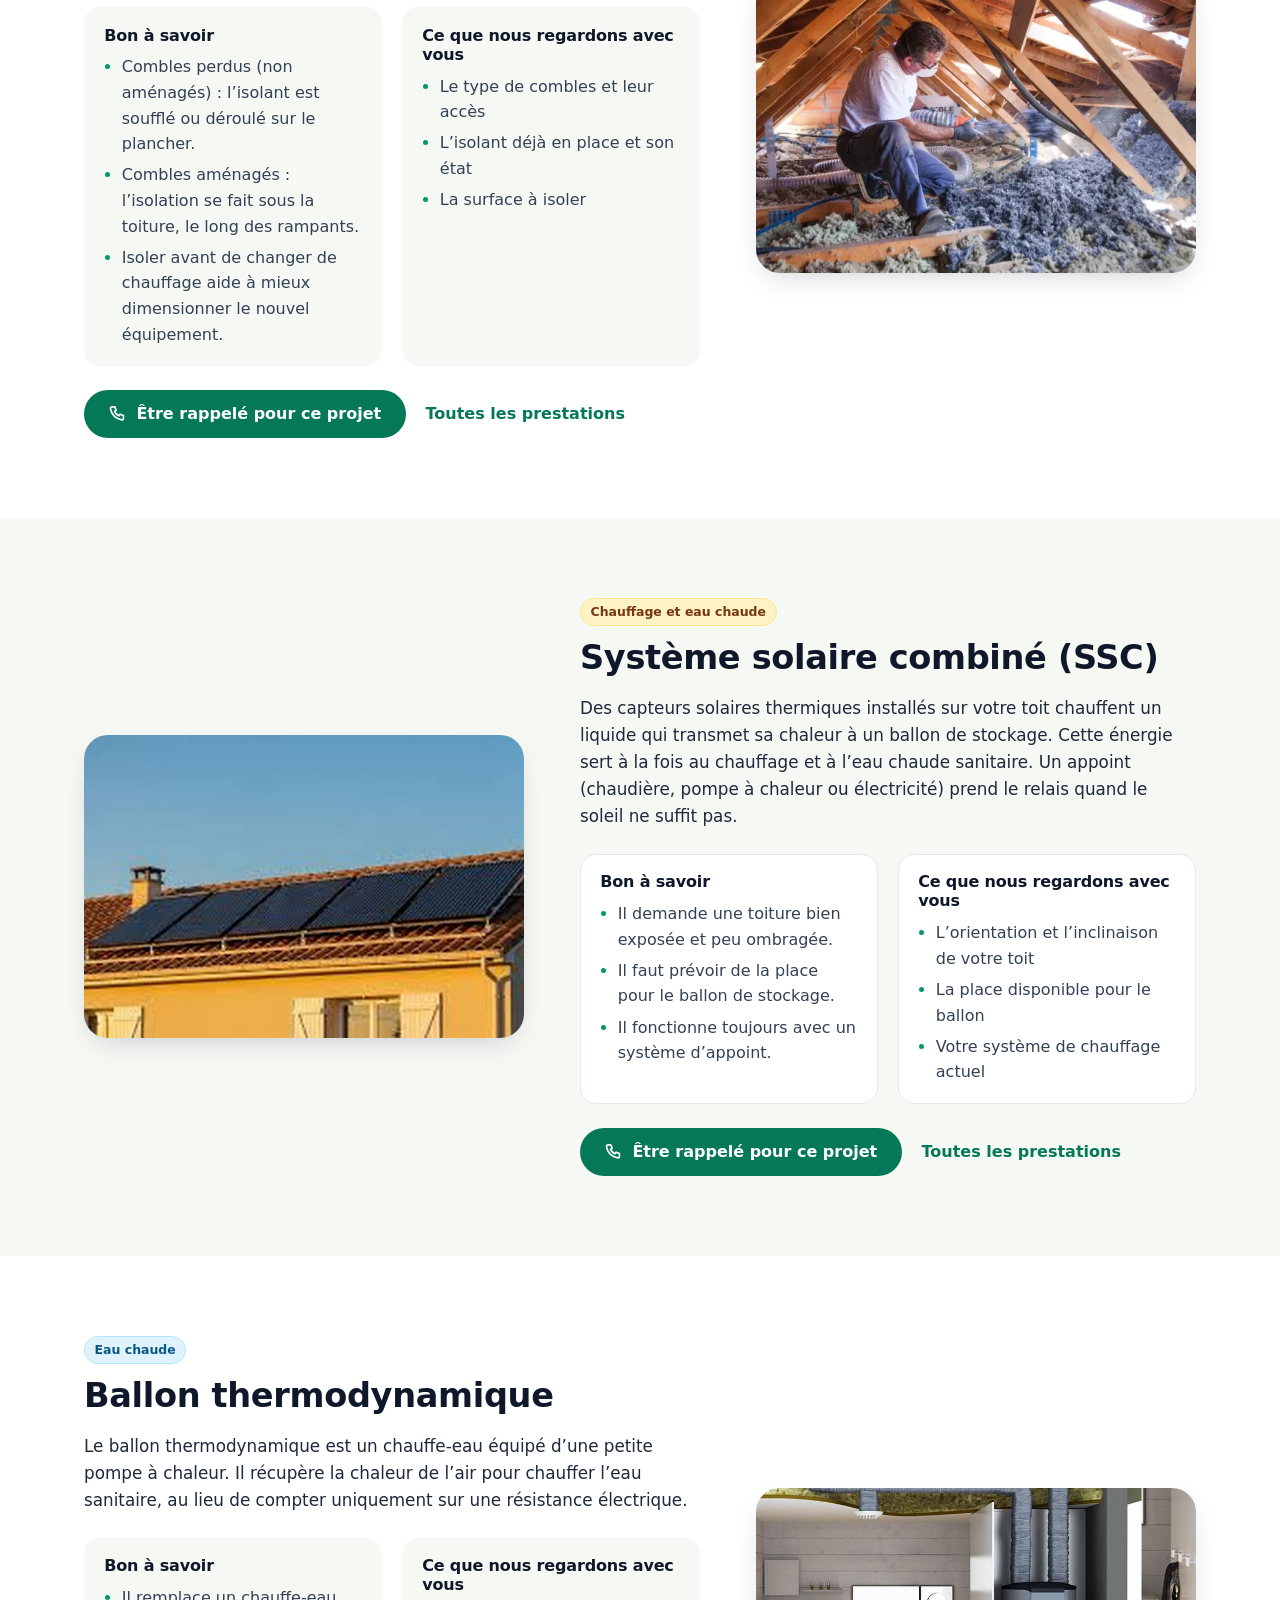
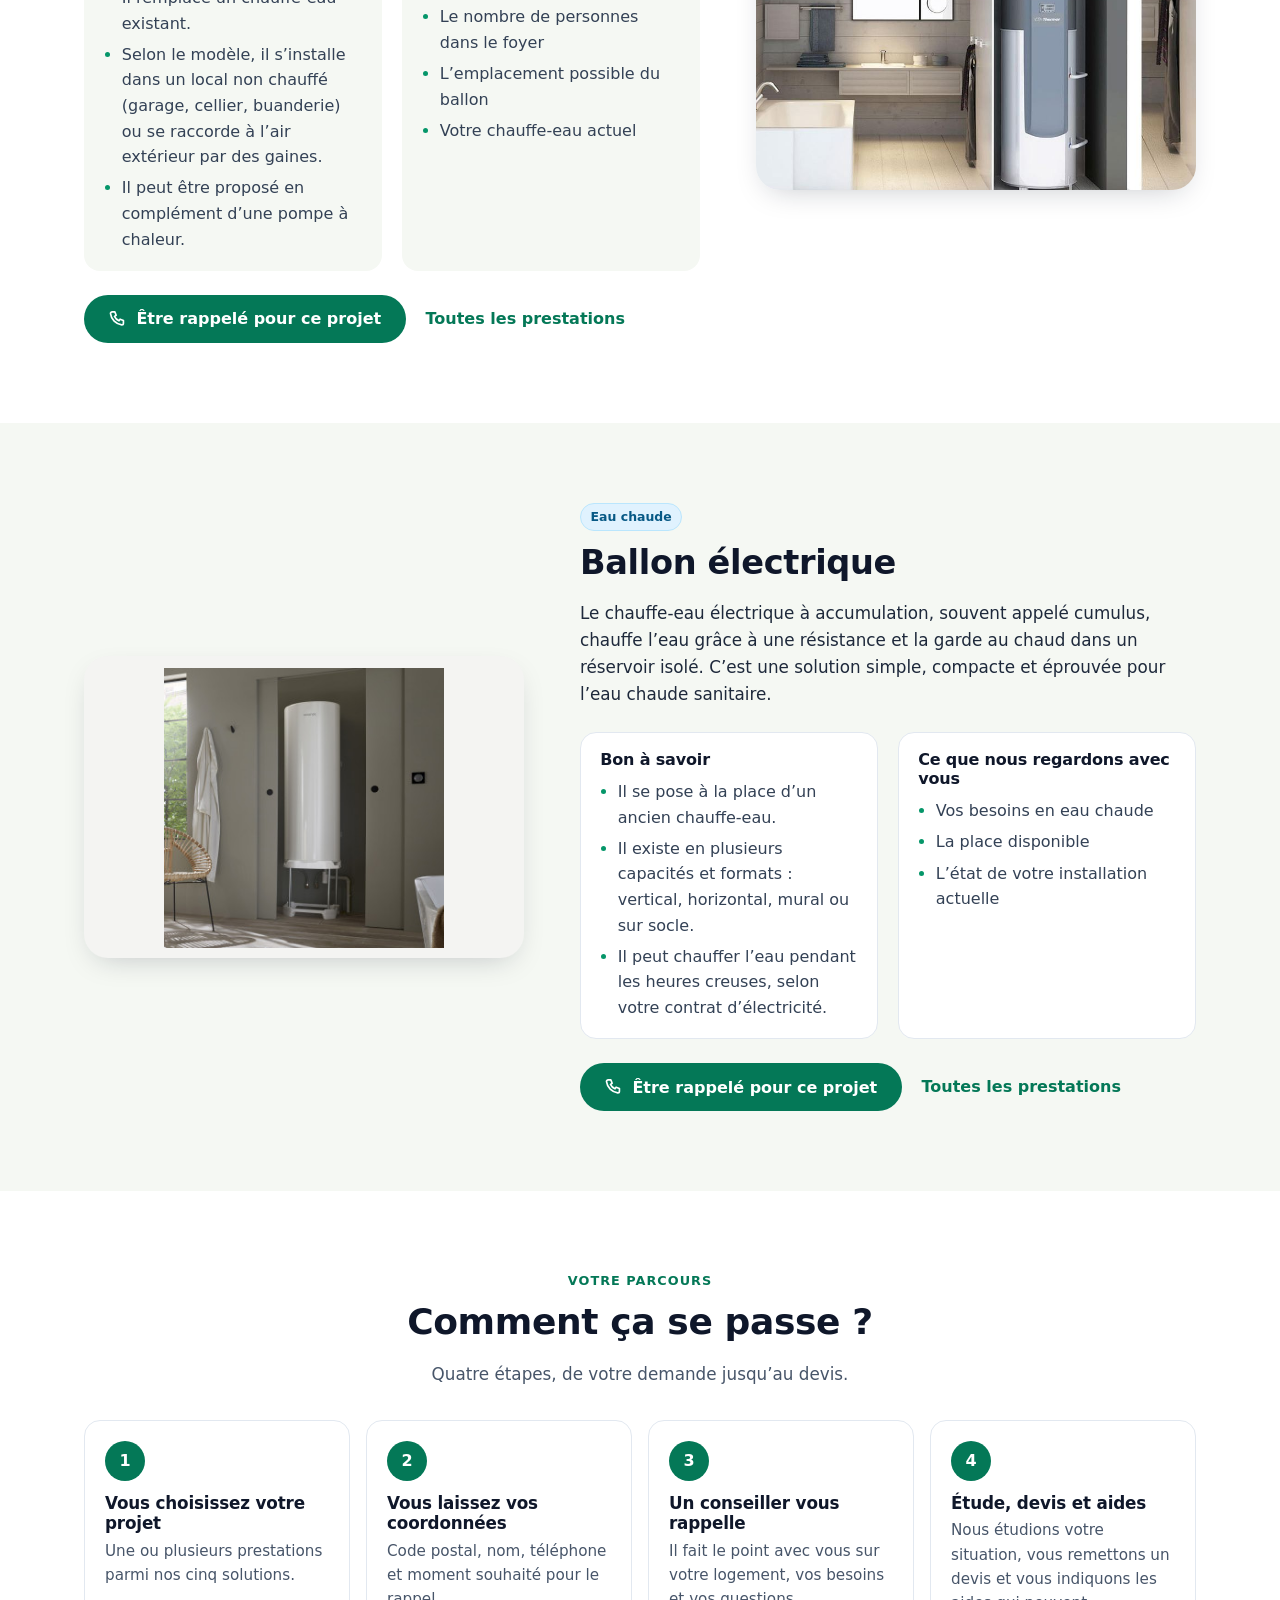
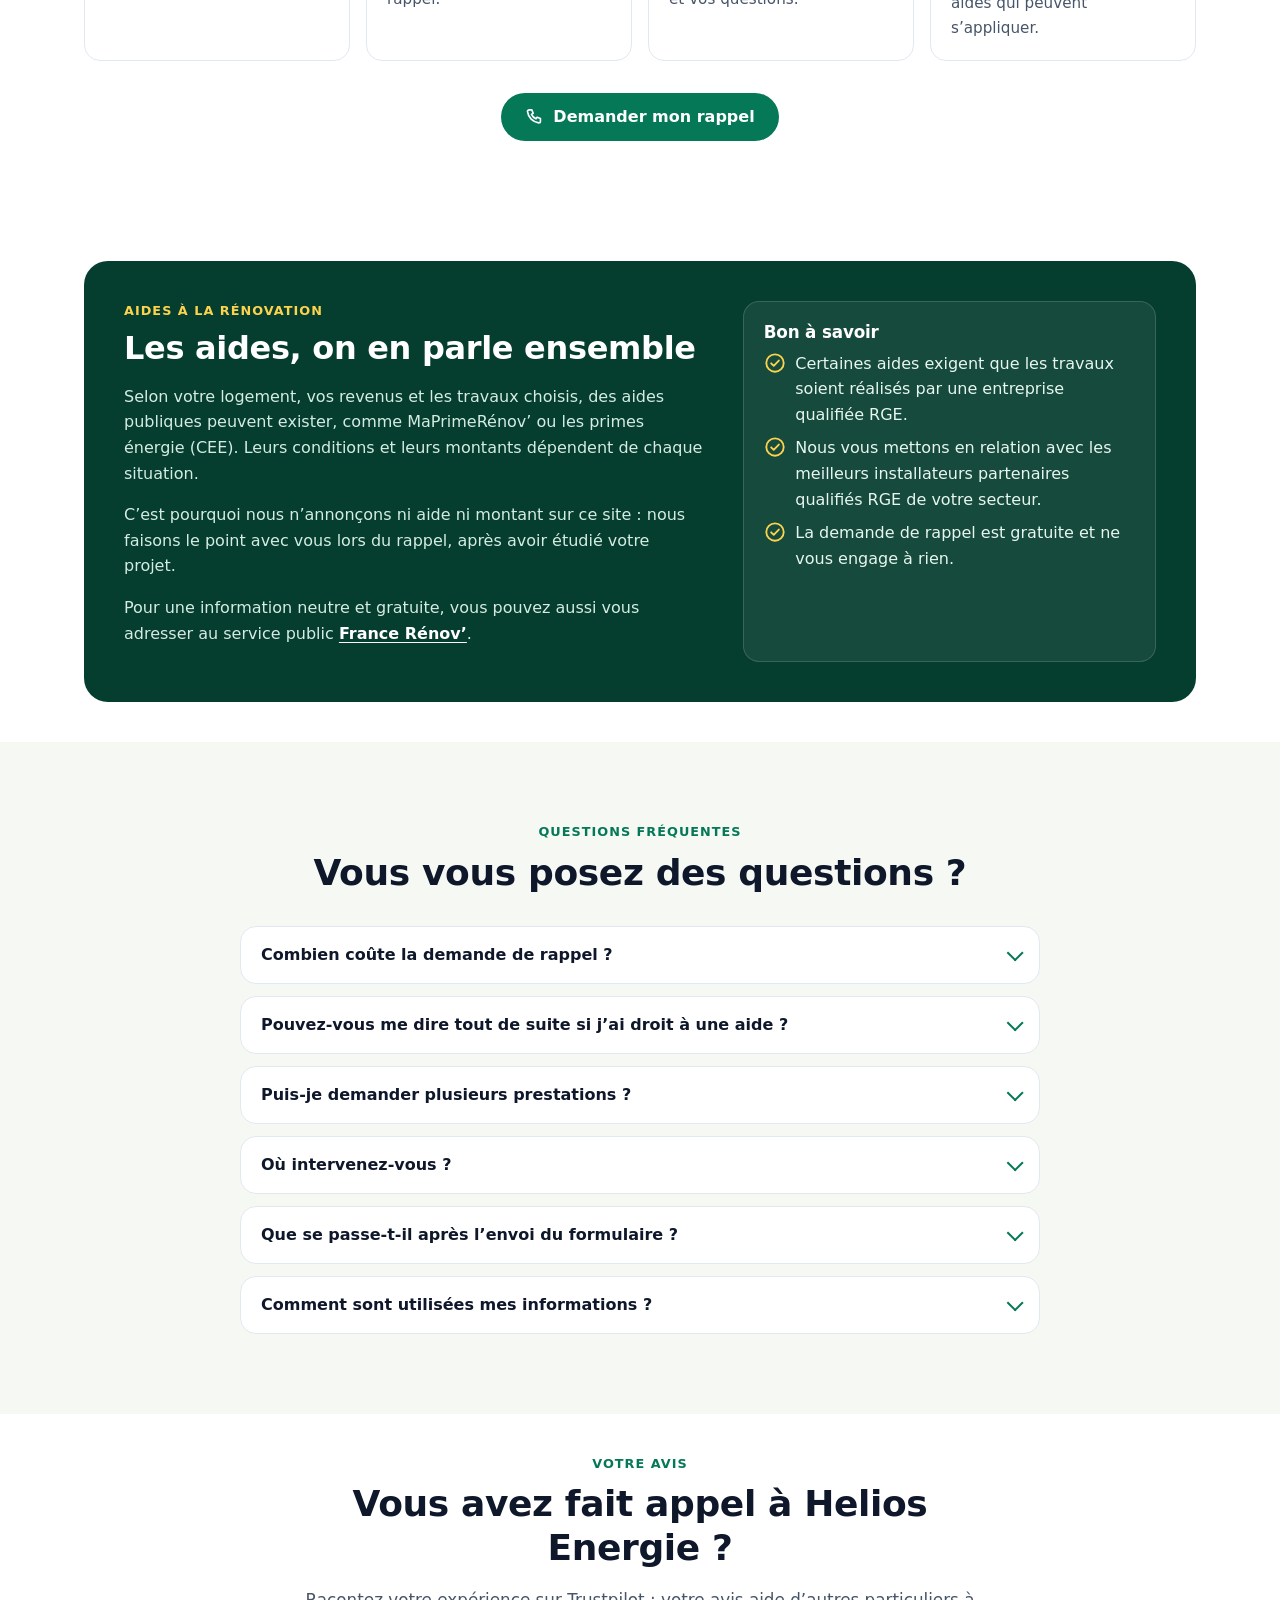
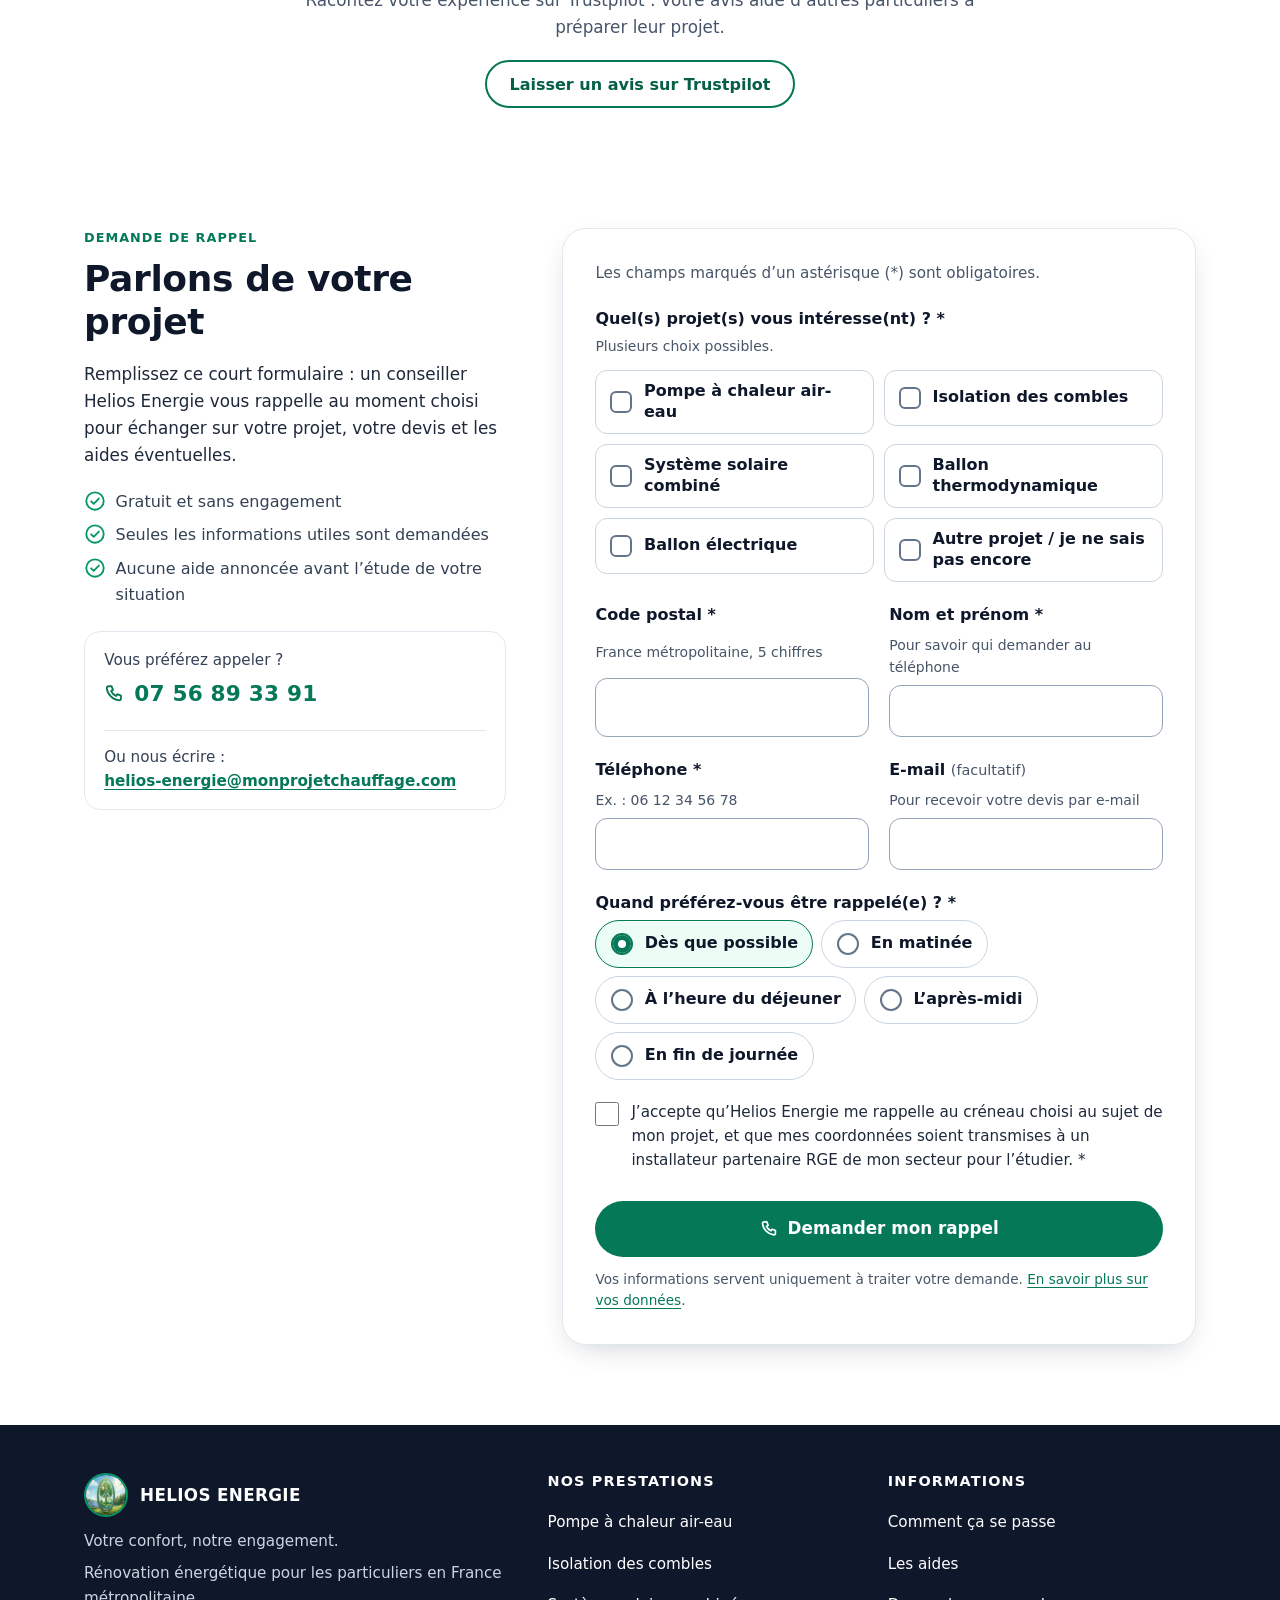
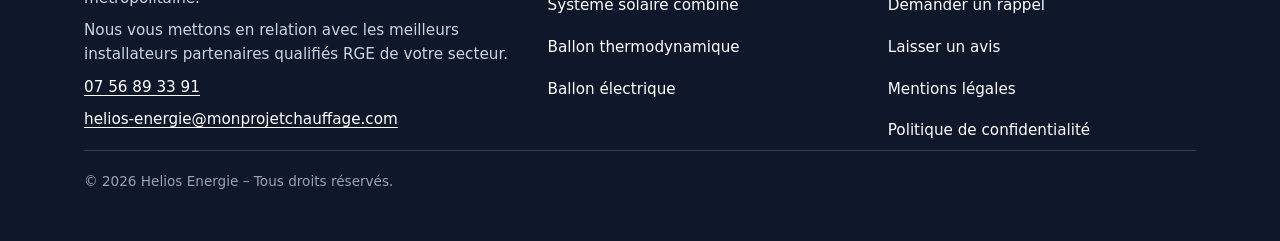
==== commit e8bd9362: "Ajout du bouton « Laisser un avis » vers Trustpilot Bloc « Votre avis » avant le formulaire et lien " ====
--- a/index.html
+++ b/index.html
@@ -489,6 +489,18 @@
       </div>
     </section>
 
+    <!-- ===================== Avis clients (Trustpilot) ===================== -->
+    <section class="section section--tight" id="avis" aria-labelledby="titre-avis">
+      <div class="container">
+        <div class="section-head section-head--center review-cta">
+          <span class="kicker">Votre avis</span>
+          <h2 id="titre-avis">Vous avez fait appel à Helios Energie&nbsp;?</h2>
+          <p>Racontez votre expérience sur Trustpilot&nbsp;: votre avis aide d’autres particuliers à préparer leur projet.</p>
+          <p class="review-cta__action"><a class="btn btn-secondary" href="https://fr.trustpilot.com/evaluate/helios-energie20.eu" target="_blank" rel="noopener">Laisser un avis sur Trustpilot<span class="sr-only"> (s’ouvre dans un nouvel onglet)</span></a></p>
+        </div>
+      </div>
+    </section>
+
     <!-- ===================== Formulaire de demande de rappel ===================== -->
     <section class="section contact" id="demande" aria-labelledby="titre-demande">
       <div class="container">
@@ -643,6 +655,7 @@
             <li><a href="#etapes">Comment ça se passe</a></li>
             <li><a href="#aides">Les aides</a></li>
             <li><a href="#demande">Demander un rappel</a></li>
+            <li><a href="#avis">Laisser un avis</a></li>
             <li><a href="mentions-legales.html">Mentions légales</a></li>
             <li><a href="confidentialite.html">Politique de confidentialité</a></li>
           </ul>
--- a/assets/styles.css
+++ b/assets/styles.css
@@ -889,3 +889,7 @@
 @media print {
   .js-reveal .reveal { opacity: 1 !important; animation: none !important; }
 }
+
+/* Avis clients : bouton vers Trustpilot (aucun avis n’est recopié sur le site) */
+.section-head.review-cta { margin-bottom: 0; }
+.section-head .review-cta__action { margin-top: 1.25rem; }
